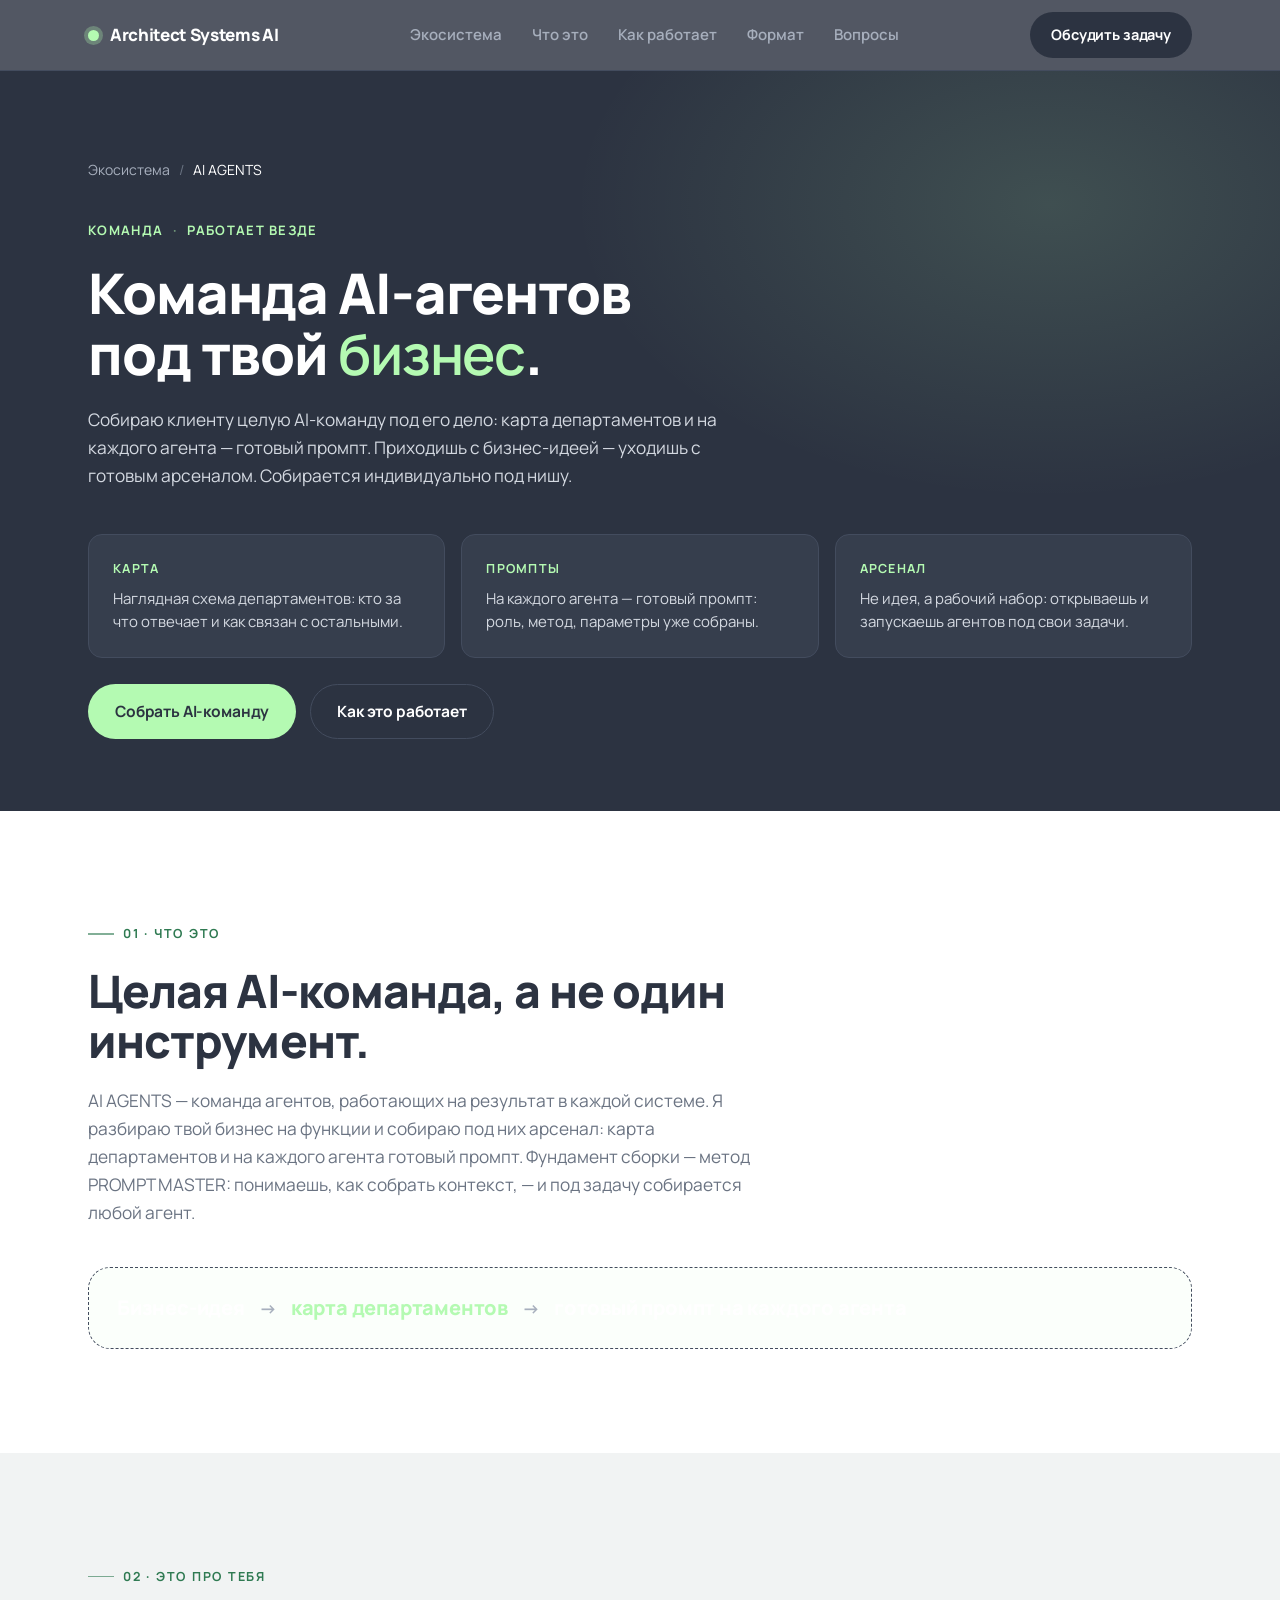
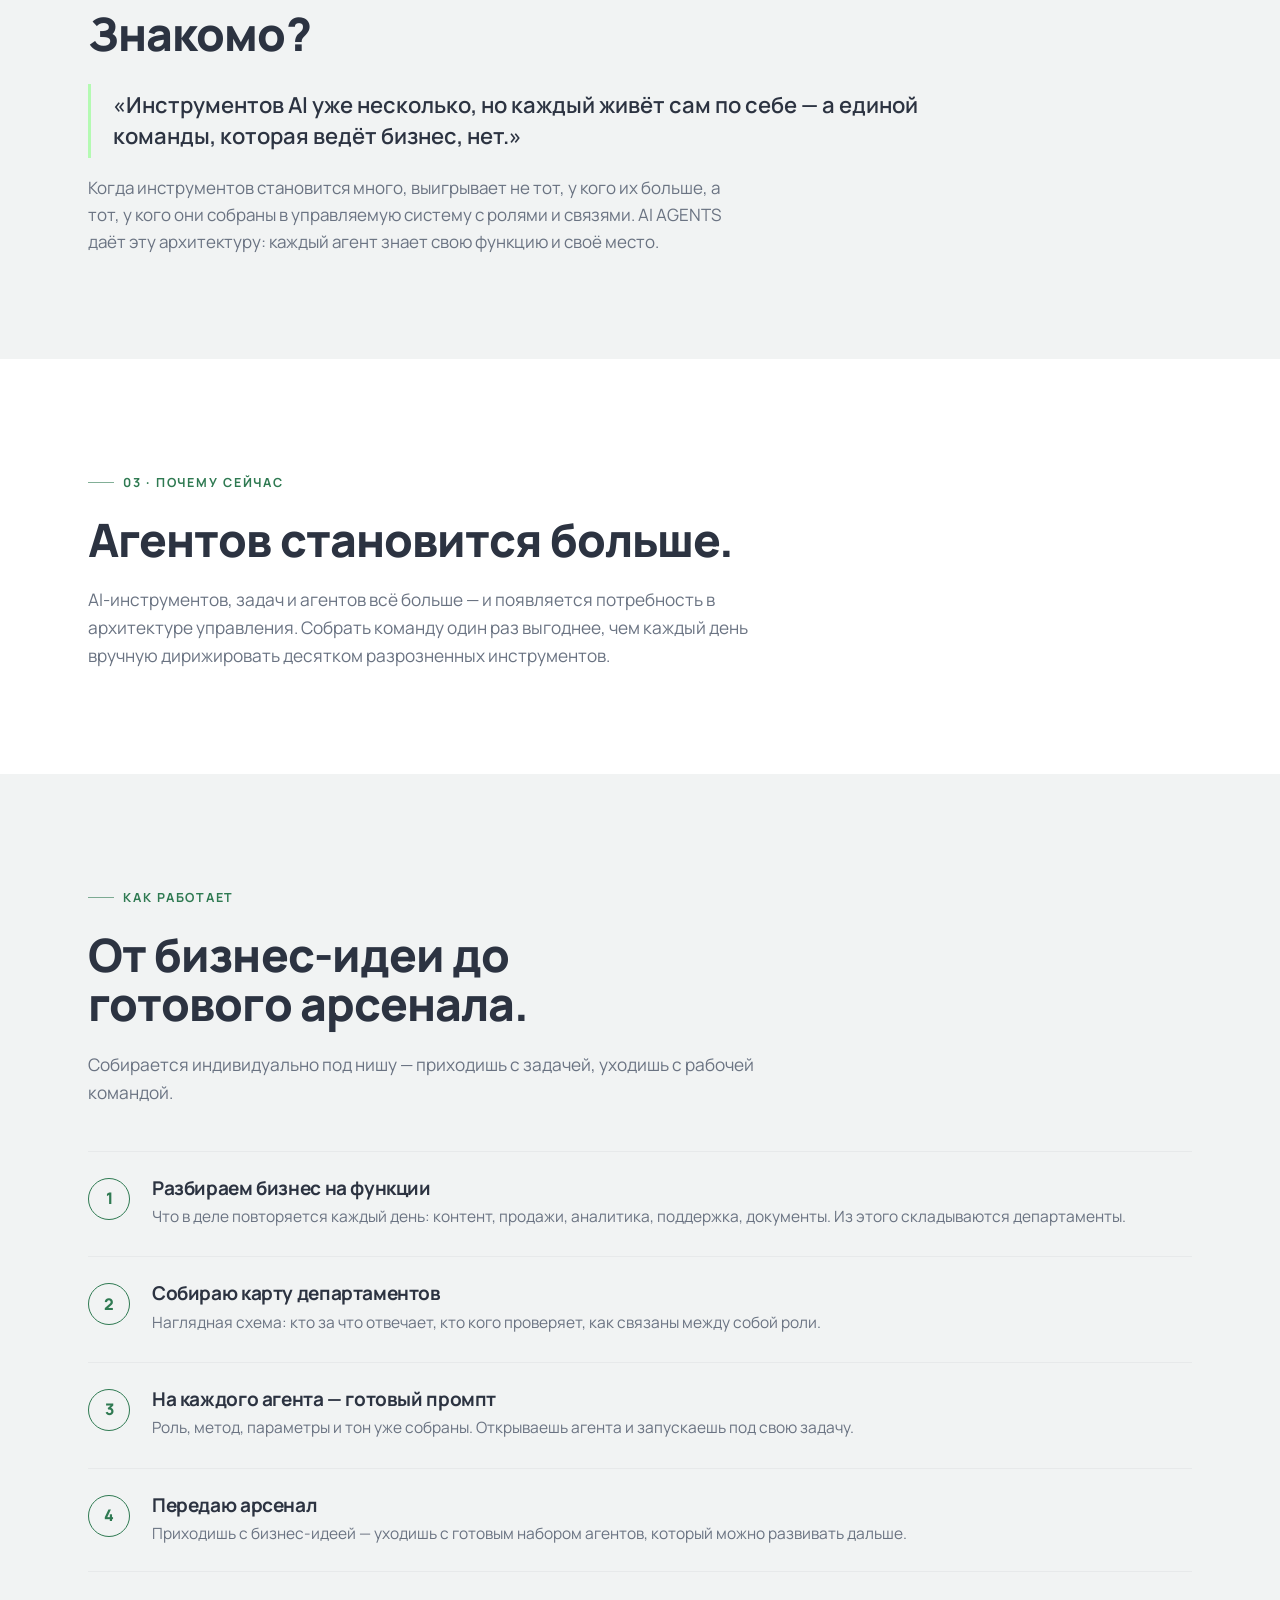
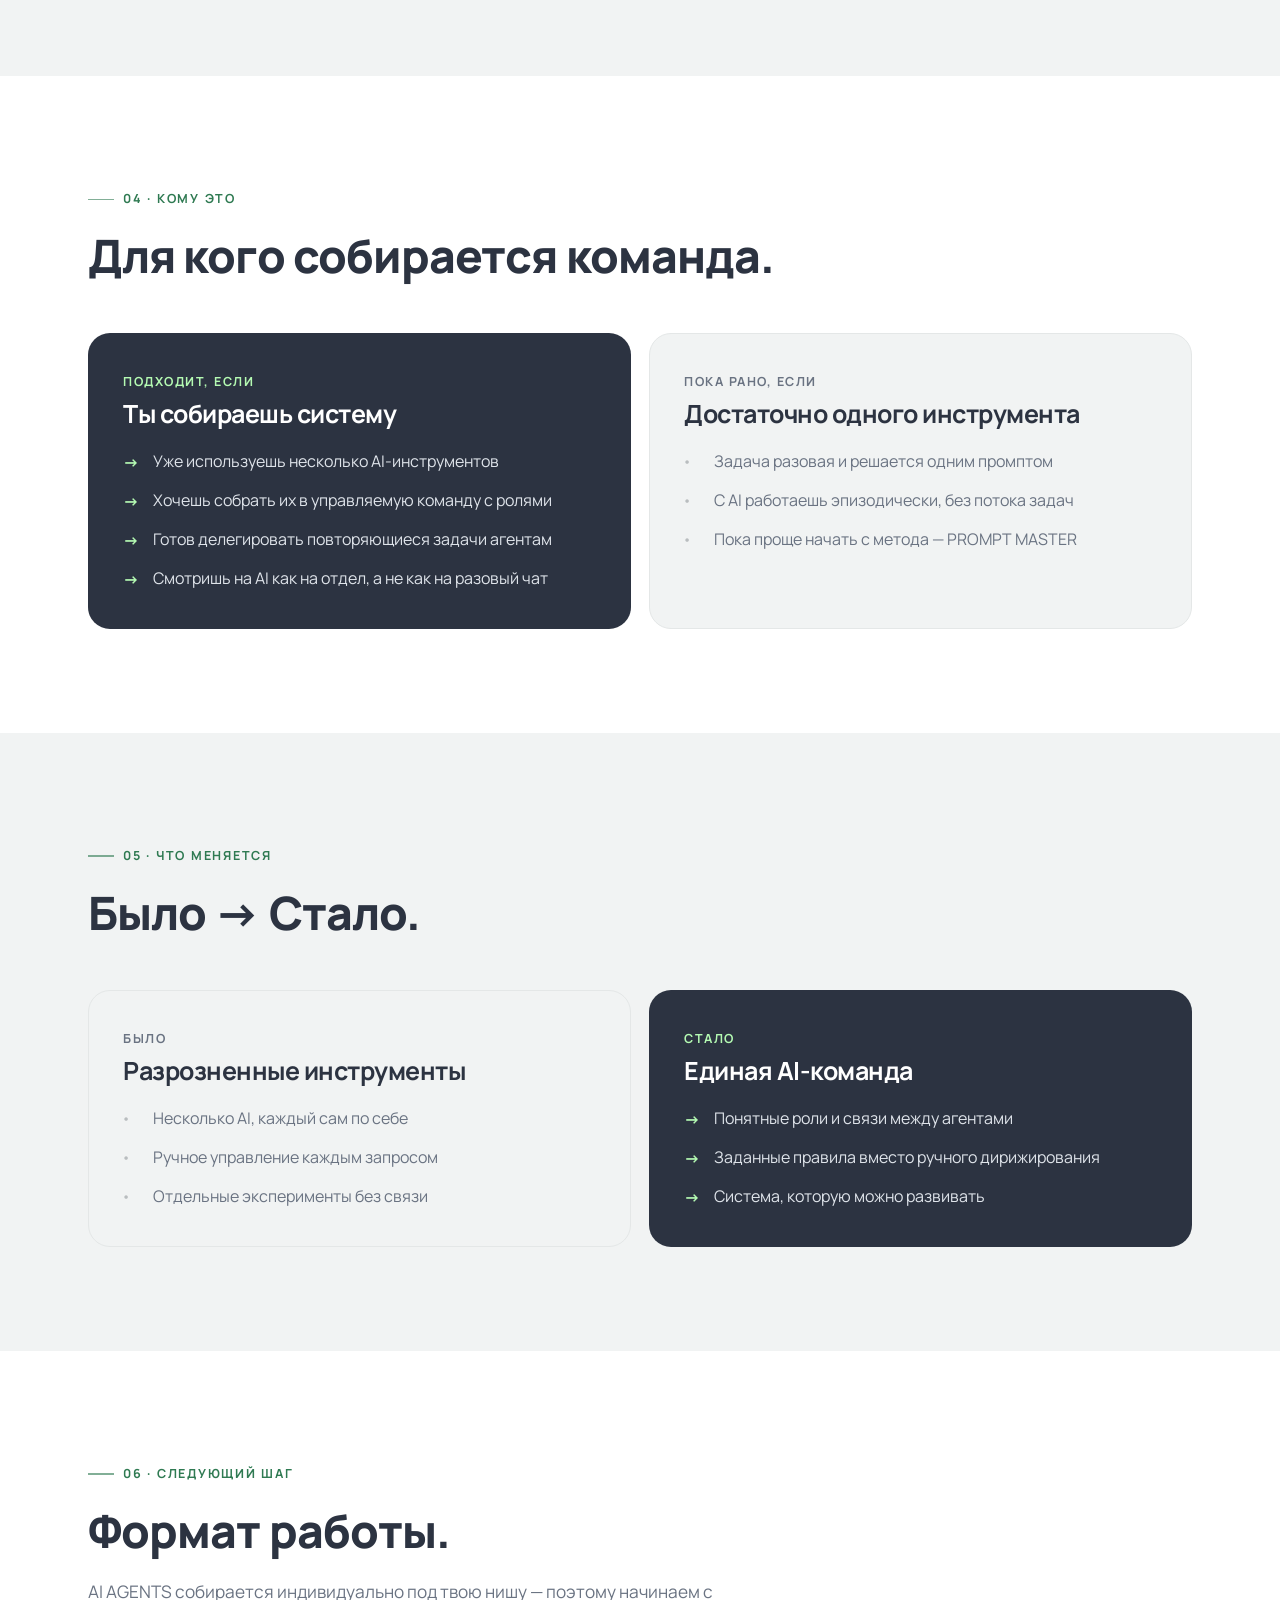
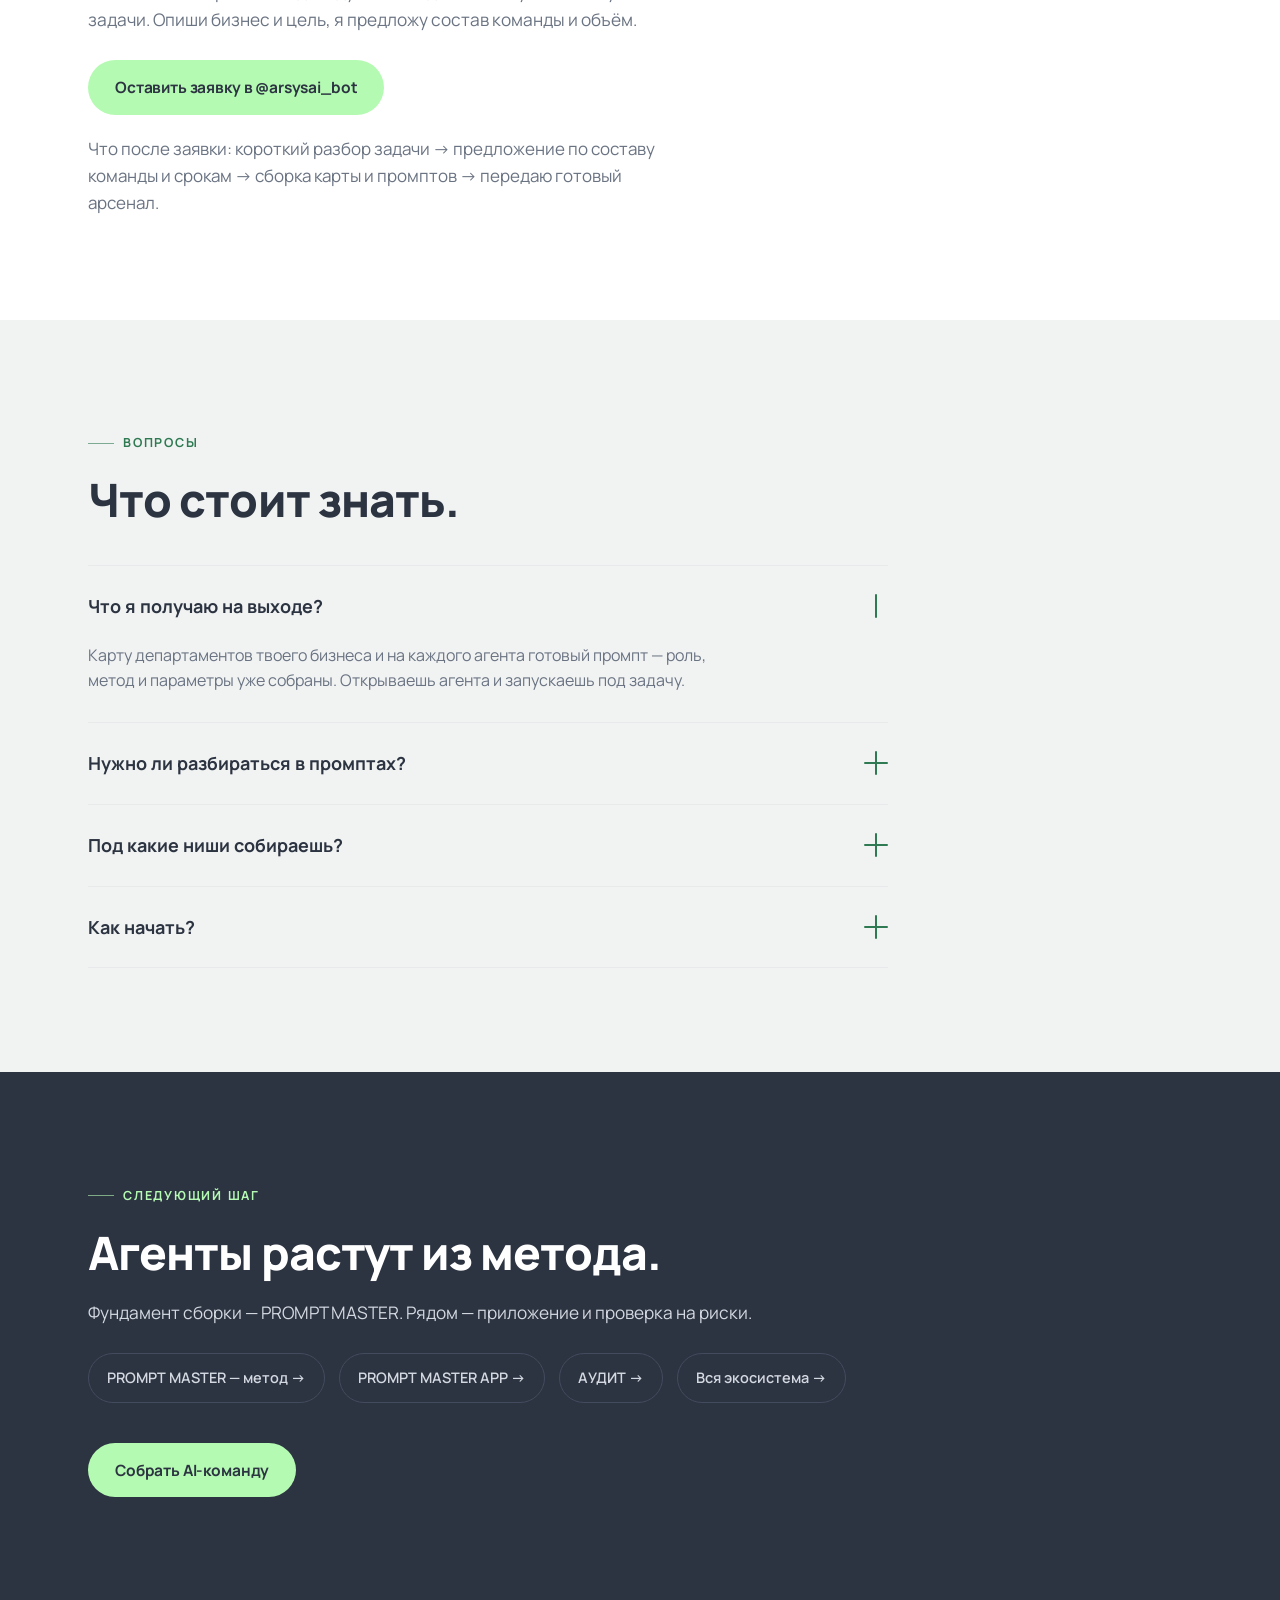
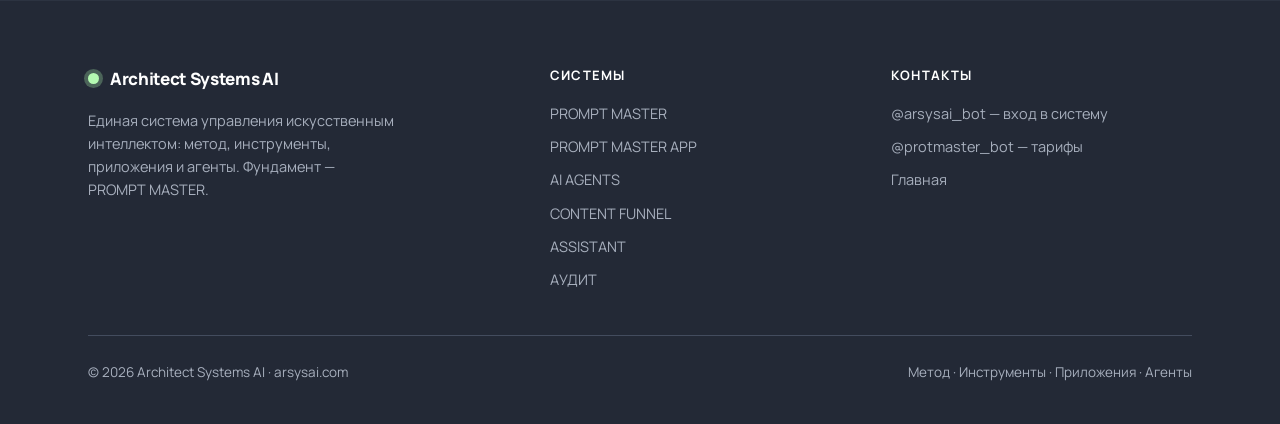
==== agents.html @ 9717905e "Hub: add project pages (app, agents, assistant) from tochka pravdy; wire ecosystem ring cards to eac" ====
<!DOCTYPE html>
<html lang="ru">
<head>
<meta charset="UTF-8">
<meta name="viewport" content="width=device-width, initial-scale=1.0">
<title>AI AGENTS — команда AI-агентов под твой бизнес | Architect Systems AI</title>
<meta name="description" content="AI AGENTS — собираю клиенту целую AI-команду под его бизнес: карта департаментов и готовый промпт на каждого агента. Приходишь с идеей — уходишь с арсеналом.">
<link rel="preconnect" href="https://fonts.googleapis.com">
<link rel="preconnect" href="https://fonts.gstatic.com" crossorigin>
<link href="https://fonts.googleapis.com/css2?family=Manrope:wght@400;500;600;700;800&display=swap" rel="stylesheet">
<link rel="stylesheet" href="styles.css">
</head>
<body>

<!-- NAV -->
<header class="nav on-dark" id="nav">
  <div class="wrap nav-in">
    <a href="index.html" class="brand"><span class="dot"></span>Architect Systems AI</a>
    <nav class="nav-links">
      <a href="index.html#how">Экосистема</a>
      <a href="#what">Что это</a>
      <a href="#how">Как работает</a>
      <a href="#tiers">Формат</a>
      <a href="#faq">Вопросы</a>
    </nav>
    <a href="https://t.me/arsysai_bot" target="_blank" rel="noopener" class="btn btn-primary nav-cta">Обсудить задачу</a>
  </div>
</header>

<!-- HERO -->
<section class="dark p-hero">
  <div class="hero-glow"></div>
  <div class="wrap rv">
    <div class="crumb"><a href="index.html" class="on-dark-c">Экосистема</a> <span>/</span> <span style="color:#fff">AI AGENTS</span></div>
    <div class="kicker">Команда <span class="sep">·</span> Работает везде</div>
    <h1>Команда AI-агентов под твой&nbsp;<em>бизнес</em>.</h1>
    <p class="lead">Собираю клиенту целую AI-команду под его дело: карта департаментов и на каждого агента — готовый промпт. Приходишь с бизнес-идеей — уходишь с готовым арсеналом. Собирается индивидуально под нишу.</p>

    <div class="offer">
      <div class="o"><div class="lbl">Карта</div><p>Наглядная схема департаментов: кто за что отвечает и как связан с остальными.</p></div>
      <div class="o"><div class="lbl">Промпты</div><p>На каждого агента — готовый промпт: роль, метод, параметры уже собраны.</p></div>
      <div class="o"><div class="lbl">Арсенал</div><p>Не идея, а рабочий набор: открываешь и запускаешь агентов под свои задачи.</p></div>
    </div>

    <div class="backmap"><div class="row">
      <a href="https://t.me/arsysai_bot" target="_blank" rel="noopener" class="btn btn-primary">Собрать AI-команду</a>
      <a href="#how" class="btn btn-ghost">Как это работает</a>
    </div></div>
  </div>
</section>

<!-- 01 ЧТО ЭТО -->
<section class="sec" id="what">
  <div class="wrap">
    <div class="rv" style="max-width:720px">
      <span class="eyebrow">01 · Что это</span>
      <h2>Целая AI-команда, а не один инструмент.</h2>
      <p class="lead">AI AGENTS — команда агентов, работающих на результат в каждой системе. Я разбираю твой бизнес на функции и собираю под них арсенал: карта департаментов и на каждого агента готовый промпт. Фундамент сборки — метод PROMPT MASTER: понимаешь, как собрать контекст, — и под задачу собирается любой агент.</p>
    </div>
    <div class="formula rv">
      <span class="t">Бизнес-идея</span><span class="op">→</span>
      <span class="t k">карта департаментов</span><span class="op">→</span>
      <span class="t">готовый промпт на каждого агента</span>
    </div>
  </div>
</section>

<!-- УЗНАЙ СЕБЯ -->
<section class="sec mist">
  <div class="wrap">
    <div class="rv" style="max-width:720px">
      <span class="eyebrow">02 · Это про тебя</span>
      <h2>Знакомо?</h2>
    </div>
    <p class="pull rv">«Инструментов AI уже несколько, но каждый живёт сам по себе — а единой команды, которая ведёт бизнес, нет.»</p>
    <p class="body rv" style="max-width:66ch">Когда инструментов становится много, выигрывает не тот, у кого их больше, а тот, у кого они собраны в управляемую систему с ролями и связями. AI AGENTS даёт эту архитектуру: каждый агент знает свою функцию и своё место.</p>
  </div>
</section>

<!-- ПОЧЕМУ СЕЙЧАС -->
<section class="sec">
  <div class="wrap">
    <div class="rv" style="max-width:720px">
      <span class="eyebrow">03 · Почему сейчас</span>
      <h2>Агентов становится больше.</h2>
      <p class="lead">AI-инструментов, задач и агентов всё больше — и появляется потребность в архитектуре управления. Собрать команду один раз выгоднее, чем каждый день вручную дирижировать десятком разрозненных инструментов.</p>
    </div>
  </div>
</section>

<!-- КАК РАБОТАЕТ -->
<section class="sec mist" id="how">
  <div class="wrap">
    <div class="rv" style="max-width:720px">
      <span class="eyebrow">Как работает</span>
      <h2>От бизнес-идеи до готового&nbsp;арсенала.</h2>
      <p class="lead">Собирается индивидуально под нишу — приходишь с задачей, уходишь с рабочей командой.</p>
    </div>
    <div class="how">
      <div class="step rv"><div class="n"></div><div><h3>Разбираем бизнес на функции</h3><p>Что в деле повторяется каждый день: контент, продажи, аналитика, поддержка, документы. Из этого складываются департаменты.</p></div></div>
      <div class="step rv"><div class="n"></div><div><h3>Собираю карту департаментов</h3><p>Наглядная схема: кто за что отвечает, кто кого проверяет, как связаны между собой роли.</p></div></div>
      <div class="step rv"><div class="n"></div><div><h3>На каждого агента — готовый промпт</h3><p>Роль, метод, параметры и тон уже собраны. Открываешь агента и запускаешь под свою задачу.</p></div></div>
      <div class="step rv"><div class="n"></div><div><h3>Передаю арсенал</h3><p>Приходишь с бизнес-идеей — уходишь с готовым набором агентов, который можно развивать дальше.</p></div></div>
    </div>
  </div>
</section>

<!-- КОМУ ПОДХОДИТ / ПОКА РАНО -->
<section class="sec">
  <div class="wrap">
    <div class="rv" style="max-width:720px">
      <span class="eyebrow">04 · Кому это</span>
      <h2>Для кого собирается команда.</h2>
    </div>
    <div class="split rv">
      <div class="pane pane-new">
        <div class="tag">Подходит, если</div>
        <h3>Ты собираешь систему</h3>
        <ul>
          <li>Уже используешь несколько AI-инструментов</li>
          <li>Хочешь собрать их в управляемую команду с ролями</li>
          <li>Готов делегировать повторяющиеся задачи агентам</li>
          <li>Смотришь на AI как на отдел, а не как на разовый чат</li>
        </ul>
      </div>
      <div class="pane pane-old">
        <div class="tag">Пока рано, если</div>
        <h3>Достаточно одного инструмента</h3>
        <ul>
          <li>Задача разовая и решается одним промптом</li>
          <li>С AI работаешь эпизодически, без потока задач</li>
          <li>Пока проще начать с метода — PROMPT MASTER</li>
        </ul>
      </div>
    </div>
  </div>
</section>

<!-- БЫЛО → СТАЛО -->
<section class="sec mist">
  <div class="wrap">
    <div class="rv" style="max-width:720px">
      <span class="eyebrow">05 · Что меняется</span>
      <h2>Было → Стало.</h2>
    </div>
    <div class="split rv">
      <div class="pane pane-old">
        <div class="tag">Было</div>
        <h3>Разрозненные инструменты</h3>
        <ul>
          <li>Несколько AI, каждый сам по себе</li>
          <li>Ручное управление каждым запросом</li>
          <li>Отдельные эксперименты без связи</li>
        </ul>
      </div>
      <div class="pane pane-new">
        <div class="tag">Стало</div>
        <h3>Единая AI-команда</h3>
        <ul>
          <li>Понятные роли и связи между агентами</li>
          <li>Заданные правила вместо ручного дирижирования</li>
          <li>Система, которую можно развивать</li>
        </ul>
      </div>
    </div>
  </div>
</section>

<!-- ФОРМАТ · СЛЕДУЮЩИЙ ШАГ -->
<section class="sec" id="tiers">
  <div class="wrap">
    <div class="rv" style="max-width:720px">
      <span class="eyebrow">06 · Следующий шаг</span>
      <h2>Формат работы.</h2>
      <p class="lead">AI AGENTS собирается индивидуально под твою нишу — поэтому начинаем с задачи. Опиши бизнес и цель, я предложу состав команды и объём.</p>
    </div>
    <div class="backmap rv"><div class="row">
      <a href="https://t.me/arsysai_bot" target="_blank" rel="noopener" class="btn btn-green">Оставить заявку в @arsysai_bot</a>
    </div></div>
    <p class="body rv" style="margin-top:20px">Что после заявки: короткий разбор задачи → предложение по составу команды и срокам → сборка карты и промптов → передаю готовый арсенал.</p>
  </div>
</section>

<!-- FAQ -->
<section class="sec mist" id="faq">
  <div class="wrap">
    <div class="rv" style="max-width:720px">
      <span class="eyebrow">Вопросы</span>
      <h2>Что стоит знать.</h2>
    </div>
    <div class="faq rv">
      <details open><summary>Что я получаю на выходе?<span class="pm"></span></summary><div class="ans">Карту департаментов твоего бизнеса и на каждого агента готовый промпт — роль, метод и параметры уже собраны. Открываешь агента и запускаешь под задачу.</div></details>
      <details><summary>Нужно ли разбираться в промптах?<span class="pm"></span></summary><div class="ans">Нет. Промпты собраны за тебя. Хочешь глубже понимать, как это устроено, — рядом метод PROMPT MASTER.</div></details>
      <details><summary>Под какие ниши собираешь?<span class="pm"></span></summary><div class="ans">Под любую — команда собирается индивидуально под твоё дело: контент, продажи, аналитика, поддержка, документы. Состав зависит от того, что в бизнесе повторяется.</div></details>
      <details><summary>Как начать?<span class="pm"></span></summary><div class="ans">Оставь заявку в @arsysai_bot и опиши бизнес и цель. Я предложу состав команды, объём и сроки.</div></details>
    </div>
  </div>
</section>

<!-- ВОЗВРАТ В ЭКОСИСТЕМУ -->
<section class="sec dark">
  <div class="wrap">
    <div class="rv" style="max-width:680px">
      <span class="eyebrow">Следующий шаг</span>
      <h2>Агенты растут из метода.</h2>
      <p class="lead">Фундамент сборки — PROMPT MASTER. Рядом — приложение и проверка на риски.</p>
    </div>
    <div class="backmap rv"><div class="row">
      <a href="prompt-master.html" class="chip">PROMPT MASTER — метод →</a>
      <a href="app.html" class="chip">PROMPT MASTER APP →</a>
      <a href="https://audit.arsysai.com/" target="_blank" rel="noopener" class="chip">АУДИТ →</a>
      <a href="index.html#how" class="chip">Вся экосистема →</a>
    </div></div>
    <div class="backmap" style="margin-top:40px"><div class="row">
      <a href="https://t.me/arsysai_bot" target="_blank" rel="noopener" class="btn btn-primary">Собрать AI-команду</a>
    </div></div>
  </div>
</section>

<!-- FOOTER -->
<footer class="foot">
  <div class="wrap">
    <div class="foot-top">
      <div>
        <div class="brand"><span class="dot"></span>Architect Systems AI</div>
        <p>Единая система управления искусственным интеллектом: метод, инструменты, приложения и агенты. Фундамент — PROMPT MASTER.</p>
      </div>
      <div>
        <h5>Системы</h5>
        <ul>
          <li><a href="prompt-master.html">PROMPT MASTER</a></li>
          <li><a href="app.html">PROMPT MASTER APP</a></li>
          <li><a href="agents.html">AI AGENTS</a></li>
          <li><a href="https://voronka-kontent.vercel.app/" target="_blank" rel="noopener">CONTENT FUNNEL</a></li>
          <li><a href="assistant.html">ASSISTANT</a></li>
          <li><a href="https://audit.arsysai.com/" target="_blank" rel="noopener">АУДИТ</a></li>
        </ul>
      </div>
      <div>
        <h5>Контакты</h5>
        <ul>
          <li><a href="https://t.me/arsysai_bot" target="_blank" rel="noopener">@arsysai_bot — вход в систему</a></li>
          <li><a href="https://t.me/protmaster_bot" target="_blank" rel="noopener">@protmaster_bot — тарифы</a></li>
          <li><a href="index.html">Главная</a></li>
        </ul>
      </div>
    </div>
    <div class="foot-bot">
      <span>© 2026 Architect Systems AI · arsysai.com</span>
      <span>Метод · Инструменты · Приложения · Агенты</span>
    </div>
  </div>
</footer>

<script>
  const io=new IntersectionObserver((es)=>{es.forEach(e=>{if(e.isIntersecting){e.target.classList.add('in');io.unobserve(e.target)}})},{threshold:.12});
  document.querySelectorAll('.rv').forEach(el=>io.observe(el));
  const nav=document.getElementById('nav');
  const io2=new IntersectionObserver((es)=>{es.forEach(e=>{nav.classList.toggle('on-dark',e.isIntersecting)})},{rootMargin:'-70px 0px 0px 0px',threshold:0});
  io2.observe(document.querySelector('.p-hero'));
</script>

</body>
</html>
---- styles.css ----
/* Architect Systems AI — общая дизайн-система */
:root{
  --dark:#2c3341;        /* основной текст, тёмные секции */
  --dark-2:#363e4d;      /* карточки на тёмном */
  --dark-3:#434c5e;      /* бордер на тёмном */
  --green:#B4FAB2;        /* единственный зелёный бренда */
  --green-soft:#e4f7e3;   /* лёгкая мятная заливка на белом */
  --green-ink:#2f7a52;    /* читаемый зелёный текст на белом */
  --grey:#b9bdbf;         /* разделители, второстепенные плашки */
  --mist:#f1f3f3;         /* фон светлых секций (производный) */
  --paper:#fafbfb;        /* очень светлый фон */
  --white:#ffffff;
  --muted:#6a7382;        /* приглушённый текст на белом */
  --muted-d:#a7afbd;      /* приглушённый текст на тёмном */
  --radius:22px;
  --radius-s:14px;
  --maxw:1160px;
  --ease:cubic-bezier(.22,.61,.36,1);
}
*{margin:0;padding:0;box-sizing:border-box}
html{scroll-behavior:smooth;-webkit-text-size-adjust:100%}
body{
  font-family:'Manrope','Inter',-apple-system,BlinkMacSystemFont,'Segoe UI',sans-serif;
  background:var(--white);color:var(--dark);
  font-size:17px;line-height:1.6;font-weight:400;
  -webkit-font-smoothing:antialiased;text-rendering:optimizeLegibility;
}
img{max-width:100%;display:block}
a{color:inherit;text-decoration:none}
::selection{background:var(--green);color:var(--dark)}

/* ——— layout ——— */
.wrap{max-width:var(--maxw);margin:0 auto;padding:0 28px}
.sec{padding:104px 0}
.sec-tight{padding:72px 0}
section{position:relative}
.dark{background:var(--dark);color:var(--white)}
.dark .muted{color:var(--muted-d)}
.mist{background:var(--mist)}
.paper{background:var(--paper)}

/* ——— type ——— */
h1,h2,h3{font-weight:800;letter-spacing:-.02em;line-height:1.08}
.eyebrow{
  display:inline-flex;align-items:center;gap:9px;
  font-size:12.5px;font-weight:700;letter-spacing:.14em;text-transform:uppercase;
  color:var(--green-ink);margin-bottom:22px;
}
.dark .eyebrow{color:var(--green)}
.eyebrow::before{content:"";width:26px;height:1.5px;background:currentColor;opacity:.6}
h1{font-size:clamp(38px,5.6vw,66px)}
h2{font-size:clamp(29px,3.9vw,46px)}
h3{font-size:clamp(20px,2vw,25px);font-weight:700}
.lead{font-size:clamp(17px,1.35vw,20px);color:var(--muted);max-width:62ch;margin-top:22px;line-height:1.62}
.dark .lead{color:#d4d9e1}
p.body{font-size:17px;color:var(--muted);max-width:60ch;margin-top:16px}
.dark p.body{color:#ccd2db}
strong{font-weight:700;color:var(--dark)}
.dark strong{color:var(--white)}
em{font-style:normal;color:var(--green-ink);font-weight:600}
.dark em{color:var(--green)}

/* ——— buttons ——— */
.btn{
  display:inline-flex;align-items:center;gap:10px;
  font-size:15.5px;font-weight:700;letter-spacing:-.01em;
  padding:14px 26px;border-radius:999px;border:1.5px solid transparent;
  cursor:pointer;transition:all .25s var(--ease);white-space:nowrap;
}
.btn svg{width:17px;height:17px}
.btn-primary{background:var(--dark);color:var(--white)}
.btn-primary:hover{background:#1f2530;transform:translateY(-2px)}
.btn-green{background:var(--green);color:var(--dark)}
.btn-green:hover{background:#a3f0a1;transform:translateY(-2px)}
.dark .btn-primary{background:var(--green);color:var(--dark)}
.dark .btn-primary:hover{background:#a3f0a1}
.btn-ghost{background:transparent;border-color:var(--grey);color:var(--dark)}
.btn-ghost:hover{border-color:var(--dark);transform:translateY(-2px)}
.dark .btn-ghost{border-color:var(--dark-3);color:var(--white)}
.dark .btn-ghost:hover{border-color:var(--green);color:var(--green)}
.link-arrow{display:inline-flex;align-items:center;gap:7px;font-weight:700;color:var(--green-ink);transition:gap .2s var(--ease)}
.link-arrow:hover{gap:12px}
.dark .link-arrow{color:var(--green)}

/* ——— top nav ——— */
.nav{position:sticky;top:0;z-index:50;background:rgba(255,255,255,.82);backdrop-filter:blur(14px);border-bottom:1px solid #eceeef}
.nav.on-dark{background:rgba(44,51,65,.82);border-bottom:1px solid var(--dark-3)}
.nav-in{display:flex;align-items:center;justify-content:space-between;height:70px}
.brand{display:flex;align-items:center;gap:11px;font-weight:800;letter-spacing:-.02em;font-size:17px}
.brand .dot{width:11px;height:11px;border-radius:50%;background:var(--green);box-shadow:0 0 0 4px rgba(180,250,178,.28)}
.nav-links{display:flex;align-items:center;gap:30px;font-size:15px;font-weight:600;color:var(--muted)}
.nav-links a{transition:color .2s}
.nav-links a:hover{color:var(--dark)}
.on-dark .brand{color:var(--white)}
.on-dark .nav-links{color:var(--muted-d)}
.on-dark .nav-links a:hover{color:var(--green)}
.nav-cta{font-size:14.5px;padding:10px 20px}
@media(max-width:820px){.nav-links{display:none}}

/* ——— hero ——— */
.hero{padding:120px 0 108px;overflow:hidden}
.hero h1{max-width:16ch}
.hero .lead{max-width:56ch}
.scrollcue{display:inline-flex;align-items:center;gap:10px;margin-top:56px;font-size:14px;font-weight:600;letter-spacing:.03em;color:var(--muted-d)}
.scrollcue .ar{animation:bob 1.8s var(--ease) infinite}
@keyframes bob{0%,100%{transform:translateY(0)}50%{transform:translateY(5px)}}
.hero-glow{position:absolute;inset:0;pointer-events:none;
  background:radial-gradient(680px 420px at 82% 18%,rgba(180,250,178,.14),transparent 70%)}

/* ——— stat cards ——— */
.stat-grid{display:grid;grid-template-columns:repeat(4,1fr);gap:16px;margin-top:52px}
.stat{background:var(--white);border:1px solid #e7e9ea;border-radius:var(--radius);padding:30px 26px;transition:transform .3s var(--ease),box-shadow .3s var(--ease)}
.stat:hover{transform:translateY(-4px);box-shadow:0 18px 40px -22px rgba(44,51,65,.28)}
.stat .num{font-size:clamp(34px,3.6vw,46px);font-weight:800;letter-spacing:-.03em;color:var(--dark);line-height:1}
.stat .num span{color:var(--green-ink)}
.stat .cap{margin-top:14px;font-size:14.5px;color:var(--muted);line-height:1.5}
@media(max-width:900px){.stat-grid{grid-template-columns:repeat(2,1fr)}}
@media(max-width:520px){.stat-grid{grid-template-columns:1fr}}

/* ——— split screen ——— */
.split{display:grid;grid-template-columns:1fr 1fr;gap:18px;margin-top:52px}
.pane{border-radius:var(--radius);padding:38px 34px;border:1px solid transparent}
.pane .tag{font-size:12.5px;font-weight:700;letter-spacing:.12em;text-transform:uppercase;margin-bottom:8px}
.pane h3{margin-bottom:22px}
.pane ul{list-style:none;display:flex;flex-direction:column;gap:15px}
.pane li{position:relative;padding-left:30px;font-size:16px;line-height:1.5}
.pane li::before{position:absolute;left:0;top:1px;font-weight:800}
.pane-old{background:var(--mist);border-color:#e4e7e7}
.pane-old .tag{color:var(--muted)}
.pane-old h3{color:var(--dark)}
.pane-old li{color:var(--muted)}
.pane-old li::before{content:"·";font-size:22px;line-height:1;color:var(--grey)}
.pane-new{background:var(--dark);color:var(--white)}
.pane-new .tag{color:var(--green)}
.pane-new h3{color:var(--white)}
.pane-new li{color:#dfe4ea}
.pane-new li::before{content:"→";color:var(--green)}
@media(max-width:760px){.split{grid-template-columns:1fr}}

/* ——— bridge / value cards ——— */
.tri{display:grid;grid-template-columns:repeat(3,1fr);gap:16px;margin-top:48px}
.vcard{background:var(--white);border:1px solid #e7e9ea;border-radius:var(--radius);padding:30px 28px}
.mist .vcard{background:var(--white)}
.vcard .ic{width:44px;height:44px;border-radius:12px;background:var(--green-soft);display:flex;align-items:center;justify-content:center;margin-bottom:20px}
.vcard .ic svg{width:22px;height:22px;stroke:var(--green-ink)}
.vcard h3{margin-bottom:10px}
.vcard p{font-size:15px;color:var(--muted);line-height:1.55}
@media(max-width:820px){.tri{grid-template-columns:1fr}}

/* ——— ecosystem map ——— */
.map-group{margin-top:44px}
.map-group h4{font-size:13px;font-weight:700;letter-spacing:.12em;text-transform:uppercase;color:var(--muted);margin-bottom:20px;display:flex;align-items:center;gap:12px}
.map-group h4::after{content:"";flex:1;height:1px;background:var(--grey);opacity:.5}
.pgrid{display:grid;grid-template-columns:repeat(3,1fr);gap:16px}
.pcard{display:flex;flex-direction:column;background:var(--white);border:1px solid #e7e9ea;border-radius:var(--radius);padding:28px 26px;transition:transform .28s var(--ease),box-shadow .28s var(--ease),border-color .28s}
.pcard:hover{transform:translateY(-5px);box-shadow:0 22px 46px -26px rgba(44,51,65,.32);border-color:var(--green)}
.pcard .pc-top{display:flex;align-items:center;justify-content:space-between;margin-bottom:16px}
.pcard .badge{font-size:11.5px;font-weight:700;letter-spacing:.05em;padding:5px 11px;border-radius:999px;background:var(--green-soft);color:var(--green-ink)}
.pcard .badge.order{background:var(--mist);color:var(--muted)}
.pcard .price{font-size:14px;font-weight:800;color:var(--dark)}
.pcard h3{font-size:20px;margin-bottom:9px}
.pcard p{font-size:14.5px;color:var(--muted);line-height:1.5;flex:1}
.pcard .go{margin-top:20px;font-weight:700;font-size:14.5px;color:var(--green-ink);display:inline-flex;align-items:center;gap:7px;transition:gap .2s var(--ease)}
.pcard:hover .go{gap:12px}
@media(max-width:900px){.pgrid{grid-template-columns:repeat(2,1fr)}}
@media(max-width:600px){.pgrid{grid-template-columns:1fr}}

/* ——— trust / author ——— */
.author{display:grid;grid-template-columns:1fr 1.15fr;gap:56px;align-items:center;margin-top:20px}
.author-card{background:var(--dark-2);border:1px solid var(--dark-3);border-radius:var(--radius);padding:40px}
.author-card .q{font-size:19px;line-height:1.55;color:#e7ebf0;font-weight:500}
.author-card .q b{color:var(--green);font-weight:700}
.author-card .sig{margin-top:26px;font-weight:700;color:var(--green);font-size:15px;letter-spacing:.02em}
.author .mission{display:flex;flex-direction:column;gap:18px}
.author .mission .big{font-size:clamp(26px,3vw,36px);font-weight:800;letter-spacing:-.02em;color:var(--white);line-height:1.15}
.author .mission .big span{color:var(--green)}
@media(max-width:840px){.author{grid-template-columns:1fr;gap:32px}}

/* ——— soft entry / cta band ——— */
.entry{text-align:center;max-width:720px;margin:0 auto}
.entry h2{margin-bottom:20px}
.entry .lead{margin:0 auto 36px;color:#d4d9e1}
.entry .btns{display:flex;gap:14px;justify-content:center;flex-wrap:wrap}
.entry .note{margin-top:22px;font-size:14px;color:var(--muted-d)}

/* ——— footer ——— */
.foot{background:#232936;color:var(--muted-d);padding:64px 0 40px}
.foot-top{display:grid;grid-template-columns:1.4fr 1fr 1fr;gap:40px;padding-bottom:44px;border-bottom:1px solid var(--dark-3)}
.foot .brand{color:var(--white);margin-bottom:16px}
.foot p{font-size:14.5px;line-height:1.6;max-width:34ch}
.foot h5{color:var(--white);font-size:13px;font-weight:700;letter-spacing:.1em;text-transform:uppercase;margin-bottom:16px}
.foot ul{list-style:none;display:flex;flex-direction:column;gap:10px;font-size:14.5px}
.foot ul a{transition:color .2s}
.foot ul a:hover{color:var(--green)}
.foot-bot{padding-top:26px;display:flex;justify-content:space-between;gap:16px;flex-wrap:wrap;font-size:13.5px}
@media(max-width:760px){.foot-top{grid-template-columns:1fr;gap:30px}}

/* ——— product page shell ——— */
.p-hero{padding:88px 0 72px}
.p-hero .kicker{display:inline-flex;gap:10px;align-items:center;font-size:13px;font-weight:700;letter-spacing:.1em;text-transform:uppercase;color:var(--green);margin-bottom:22px}
.p-hero .kicker .sep{opacity:.5}
.p-hero h1{font-size:clamp(34px,4.8vw,56px);max-width:16ch}
.crumb{font-size:14px;color:var(--muted);margin-bottom:34px;display:flex;gap:9px;align-items:center}
.crumb a:hover{color:var(--dark)}
.crumb .on-dark-c{color:var(--muted-d)}
.offer{display:grid;grid-template-columns:repeat(3,1fr);gap:16px;margin-top:44px}
.offer .o{border:1px solid var(--dark-3);border-radius:var(--radius-s);padding:24px;background:var(--dark-2)}
.offer .o .lbl{font-size:12.5px;font-weight:700;letter-spacing:.1em;text-transform:uppercase;color:var(--green);margin-bottom:9px}
.offer .o p{font-size:15px;color:#d4d9e1;line-height:1.5}
@media(max-width:760px){.offer{grid-template-columns:1fr}}
.how{display:flex;flex-direction:column;gap:2px;margin-top:44px;counter-reset:s}
.step{display:grid;grid-template-columns:auto 1fr;gap:22px;padding:26px 0;border-top:1px solid #e7e9ea;align-items:start}
.step:last-child{border-bottom:1px solid #e7e9ea}
.step .n{counter-increment:s;width:42px;height:42px;border-radius:50%;border:1.5px solid var(--green-ink);color:var(--green-ink);display:flex;align-items:center;justify-content:center;font-weight:800;font-size:16px}
.step .n::before{content:counter(s)}
.step h3{font-size:19px;margin-bottom:6px}
.step p{font-size:15.5px;color:var(--muted);line-height:1.55}
.tiers{display:grid;grid-template-columns:repeat(4,1fr);gap:14px;margin-top:44px}
.tier{border:1px solid #e7e9ea;border-radius:var(--radius);padding:26px 22px;background:var(--white);display:flex;flex-direction:column}
.tier.feat{border-color:var(--green-ink);box-shadow:0 20px 50px -30px rgba(47,122,82,.5)}
.tier .tn{font-size:13px;font-weight:700;letter-spacing:.08em;text-transform:uppercase;color:var(--muted)}
.tier .tp{font-size:32px;font-weight:800;letter-spacing:-.02em;margin:8px 0 4px}
.tier .td{font-size:14px;color:var(--muted);line-height:1.5;flex:1;margin-bottom:16px}
.tier .flag{font-size:11.5px;font-weight:700;letter-spacing:.05em;color:var(--green-ink);text-transform:uppercase;margin-bottom:12px}
@media(max-width:900px){.tiers{grid-template-columns:repeat(2,1fr)}}
@media(max-width:520px){.tiers{grid-template-columns:1fr}}
.faq{margin-top:40px;max-width:800px}
.faq details{border-top:1px solid #e7e9ea;padding:4px 0}
.faq details:last-child{border-bottom:1px solid #e7e9ea}
.faq summary{cursor:pointer;list-style:none;padding:22px 0;font-weight:700;font-size:18px;display:flex;justify-content:space-between;gap:20px;align-items:center}
.faq summary::-webkit-details-marker{display:none}
.faq summary .pm{flex-shrink:0;width:24px;height:24px;position:relative;transition:transform .3s}
.faq summary .pm::before,.faq summary .pm::after{content:"";position:absolute;background:var(--green-ink);border-radius:2px}
.faq summary .pm::before{left:0;top:11px;width:24px;height:2px}
.faq summary .pm::after{left:11px;top:0;width:2px;height:24px;transition:opacity .3s}
.faq details[open] summary .pm::after{opacity:0}
.faq details[open] summary .pm{transform:rotate(90deg)}
.faq .ans{padding:0 0 24px;color:var(--muted);font-size:16px;line-height:1.6;max-width:66ch}
.backmap{margin-top:8px}
.backmap .row{display:flex;gap:14px;flex-wrap:wrap;margin-top:26px}
.chip{display:inline-flex;align-items:center;gap:9px;padding:12px 18px;border:1px solid var(--dark-3);border-radius:999px;font-size:14.5px;font-weight:600;color:#d4d9e1;transition:all .22s var(--ease)}
.chip:hover{border-color:var(--green);color:var(--green);transform:translateY(-2px)}

/* reveal on scroll */
.rv{opacity:0;transform:translateY(24px);transition:opacity .7s var(--ease),transform .7s var(--ease)}
.rv.in{opacity:1;transform:none}
@media(prefers-reduced-motion:reduce){.rv{opacity:1;transform:none;transition:none}.scrollcue .ar{animation:none}}

/* ——— pillars (что создаём) ——— */
.pillars{display:grid;grid-template-columns:repeat(3,1fr);gap:16px;margin-top:48px}
.pillar{background:var(--dark-2);border:1px solid var(--dark-3);border-radius:var(--radius);padding:32px 28px;transition:transform .3s var(--ease),border-color .3s}
.pillar:hover{transform:translateY(-5px);border-color:var(--green)}
.pillar .pn{font-size:12.5px;font-weight:800;letter-spacing:.12em;text-transform:uppercase;color:var(--green);margin-bottom:16px}
.pillar h3{color:var(--white);font-size:21px;margin-bottom:12px}
.pillar p{font-size:15px;color:#ccd2db;line-height:1.55}
@media(max-width:820px){.pillars{grid-template-columns:1fr}}
.formula{display:flex;flex-wrap:wrap;align-items:center;gap:14px;margin-top:40px;padding:24px 28px;border:1px dashed var(--dark-3);border-radius:var(--radius);background:rgba(180,250,178,.05)}
.formula .t{font-weight:800;font-size:clamp(16px,1.8vw,20px);letter-spacing:-.01em;color:var(--white)}
.formula .t.k{color:var(--green)}
.formula .op{color:var(--muted-d);font-weight:700;font-size:18px}
.srcnote{margin-top:24px;font-size:13.5px;color:var(--muted);letter-spacing:.01em}
.dark .srcnote{color:var(--muted-d)}
.pull{border-left:3px solid var(--green);padding:6px 0 6px 22px;margin-top:26px;font-size:clamp(18px,1.9vw,22px);font-weight:600;line-height:1.4;color:var(--dark);max-width:60ch}
.dark .pull{color:#eef1f4}
.pull b{color:var(--green-ink)}
.dark .pull b{color:var(--green)}
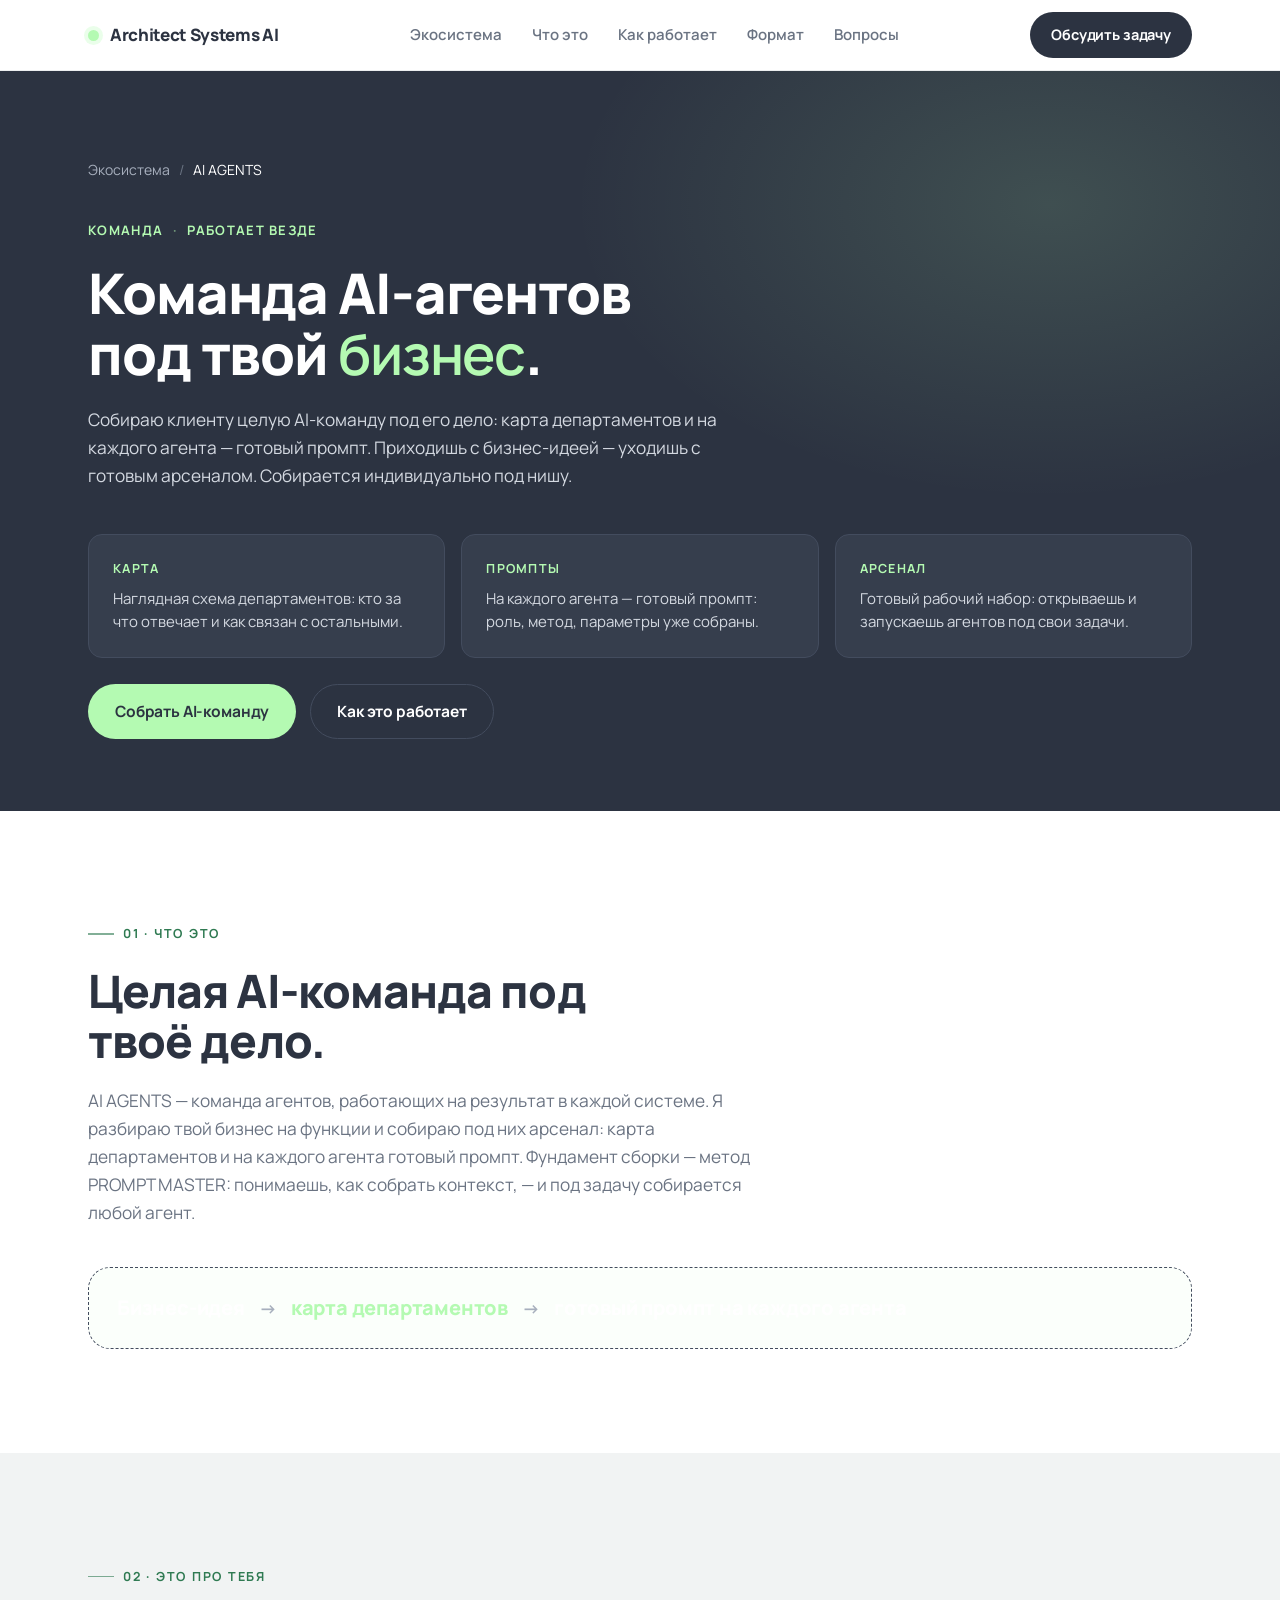
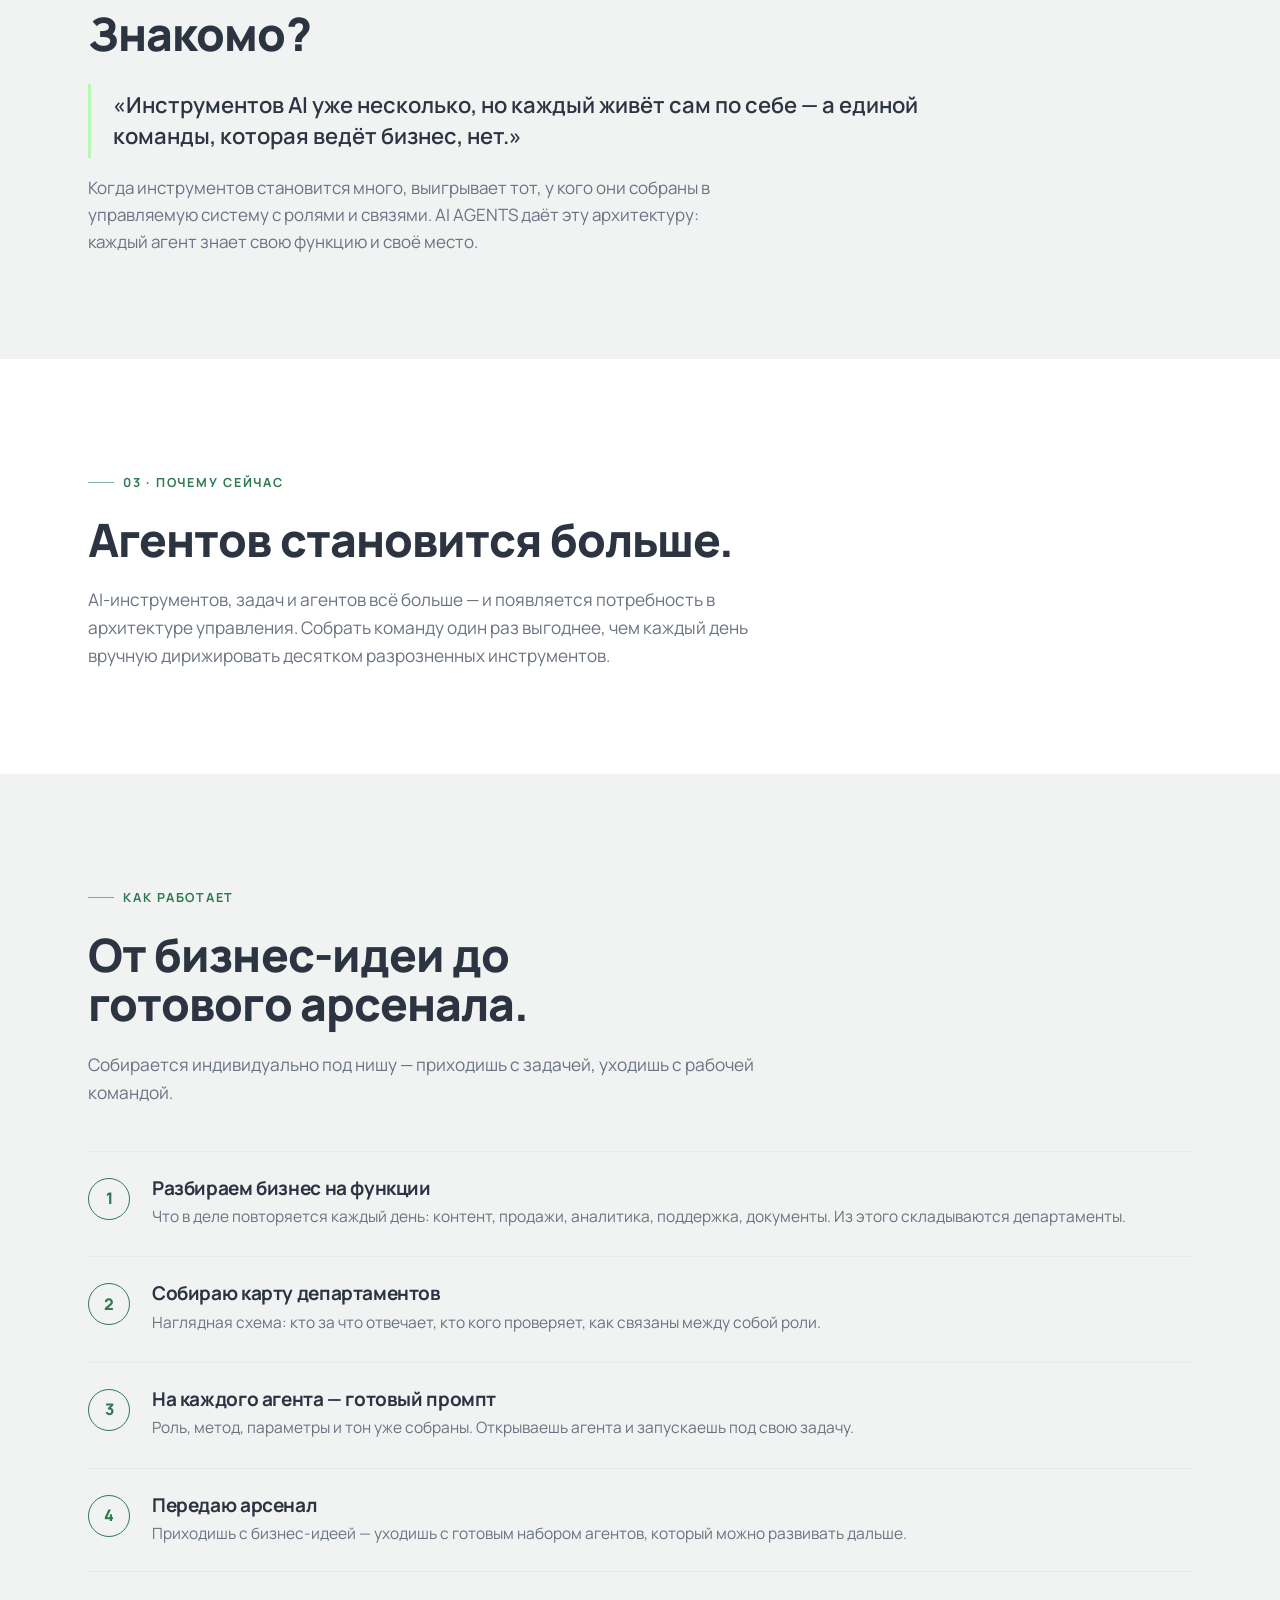
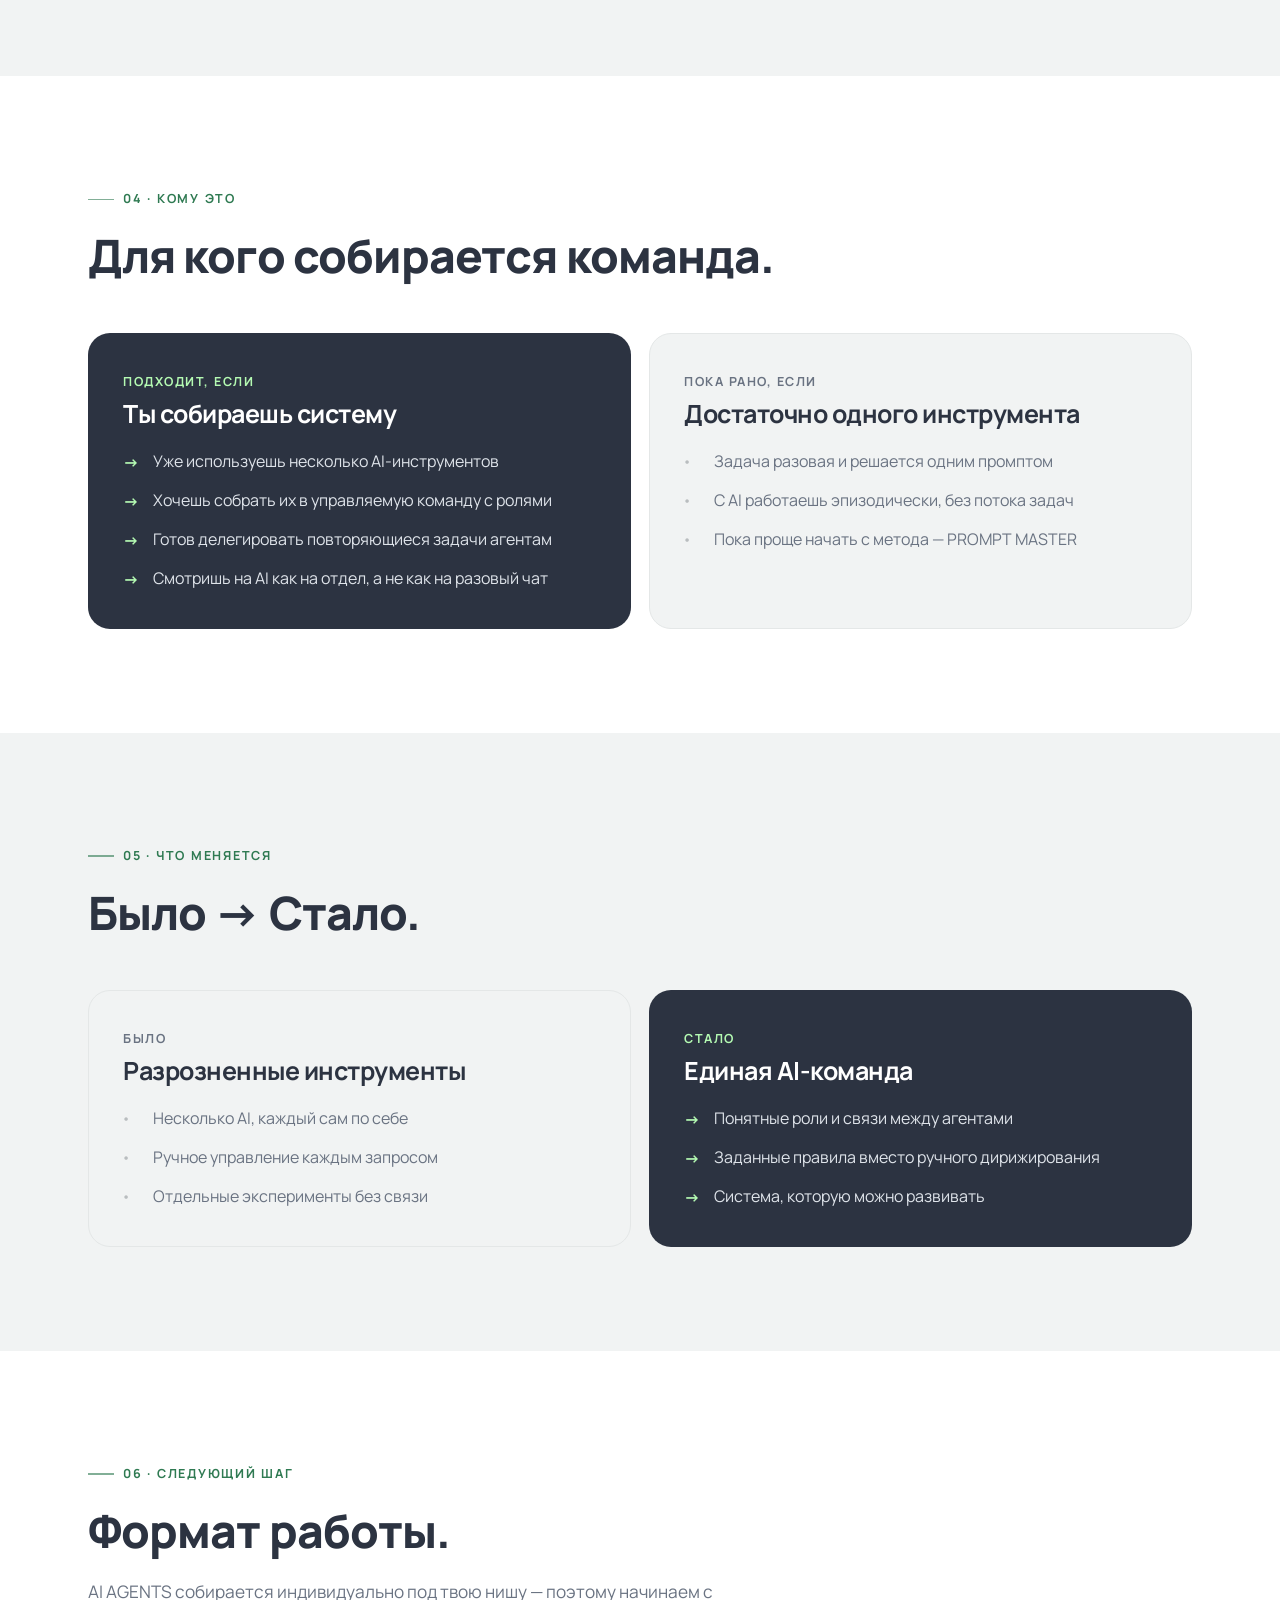
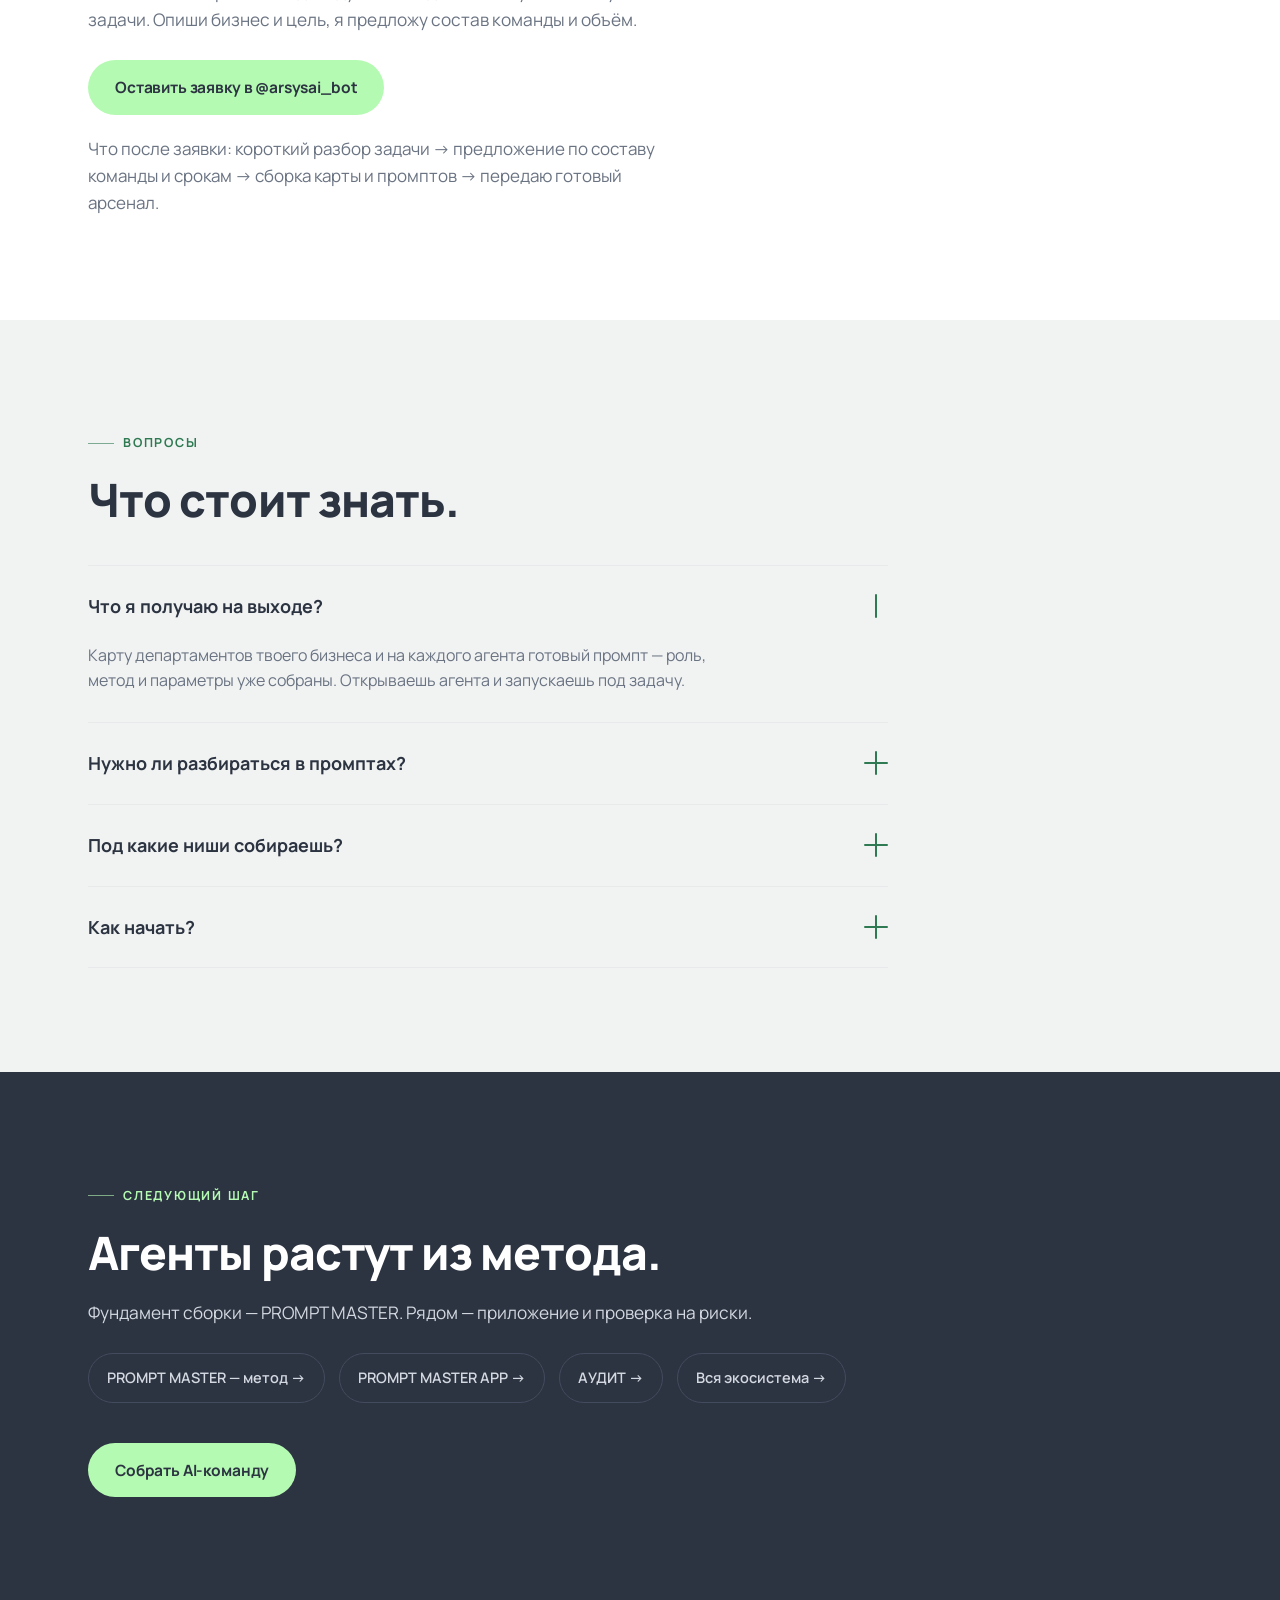
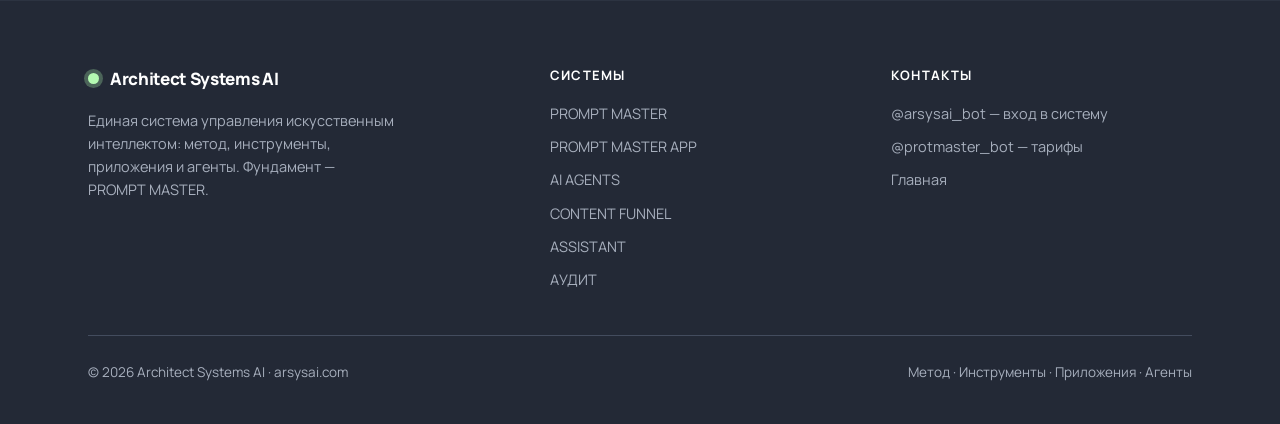
==== commit 2a90bf28: "voice: remove 'не это а то' negations on agents/assistant pages" ====
--- a/agents.html
+++ b/agents.html
@@ -39,7 +39,7 @@
     <div class="offer">
       <div class="o"><div class="lbl">Карта</div><p>Наглядная схема департаментов: кто за что отвечает и как связан с остальными.</p></div>
       <div class="o"><div class="lbl">Промпты</div><p>На каждого агента — готовый промпт: роль, метод, параметры уже собраны.</p></div>
-      <div class="o"><div class="lbl">Арсенал</div><p>Не идея, а рабочий набор: открываешь и запускаешь агентов под свои задачи.</p></div>
+      <div class="o"><div class="lbl">Арсенал</div><p>Готовый рабочий набор: открываешь и запускаешь агентов под свои задачи.</p></div>
     </div>
 
     <div class="backmap"><div class="row">
@@ -54,7 +54,7 @@
   <div class="wrap">
     <div class="rv" style="max-width:720px">
       <span class="eyebrow">01 · Что это</span>
-      <h2>Целая AI-команда, а не один инструмент.</h2>
+      <h2>Целая AI-команда под твоё&nbsp;дело.</h2>
       <p class="lead">AI AGENTS — команда агентов, работающих на результат в каждой системе. Я разбираю твой бизнес на функции и собираю под них арсенал: карта департаментов и на каждого агента готовый промпт. Фундамент сборки — метод PROMPT MASTER: понимаешь, как собрать контекст, — и под задачу собирается любой агент.</p>
     </div>
     <div class="formula rv">
@@ -73,7 +73,7 @@
       <h2>Знакомо?</h2>
     </div>
     <p class="pull rv">«Инструментов AI уже несколько, но каждый живёт сам по себе — а единой команды, которая ведёт бизнес, нет.»</p>
-    <p class="body rv" style="max-width:66ch">Когда инструментов становится много, выигрывает не тот, у кого их больше, а тот, у кого они собраны в управляемую систему с ролями и связями. AI AGENTS даёт эту архитектуру: каждый агент знает свою функцию и своё место.</p>
+    <p class="body rv" style="max-width:66ch">Когда инструментов становится много, выигрывает тот, у кого они собраны в управляемую систему с ролями и связями. AI AGENTS даёт эту архитектуру: каждый агент знает свою функцию и своё место.</p>
   </div>
 </section>
 
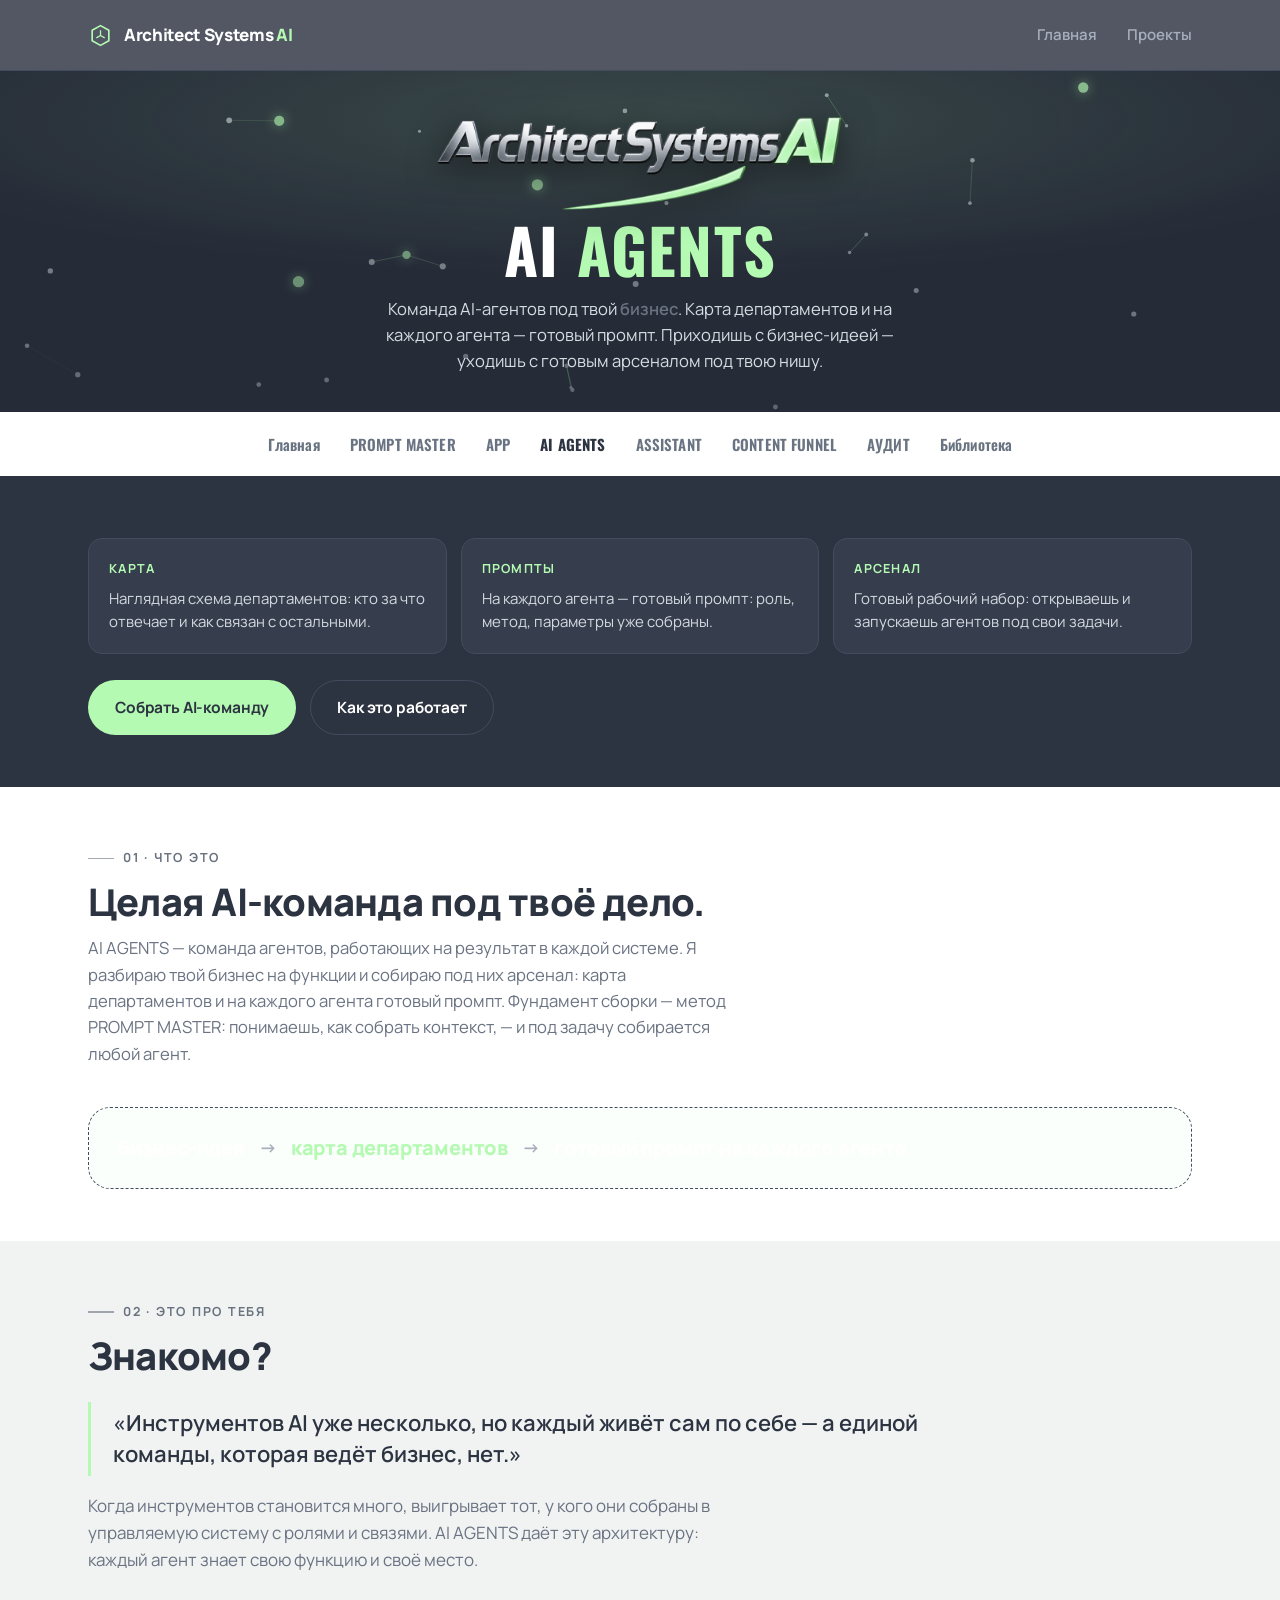
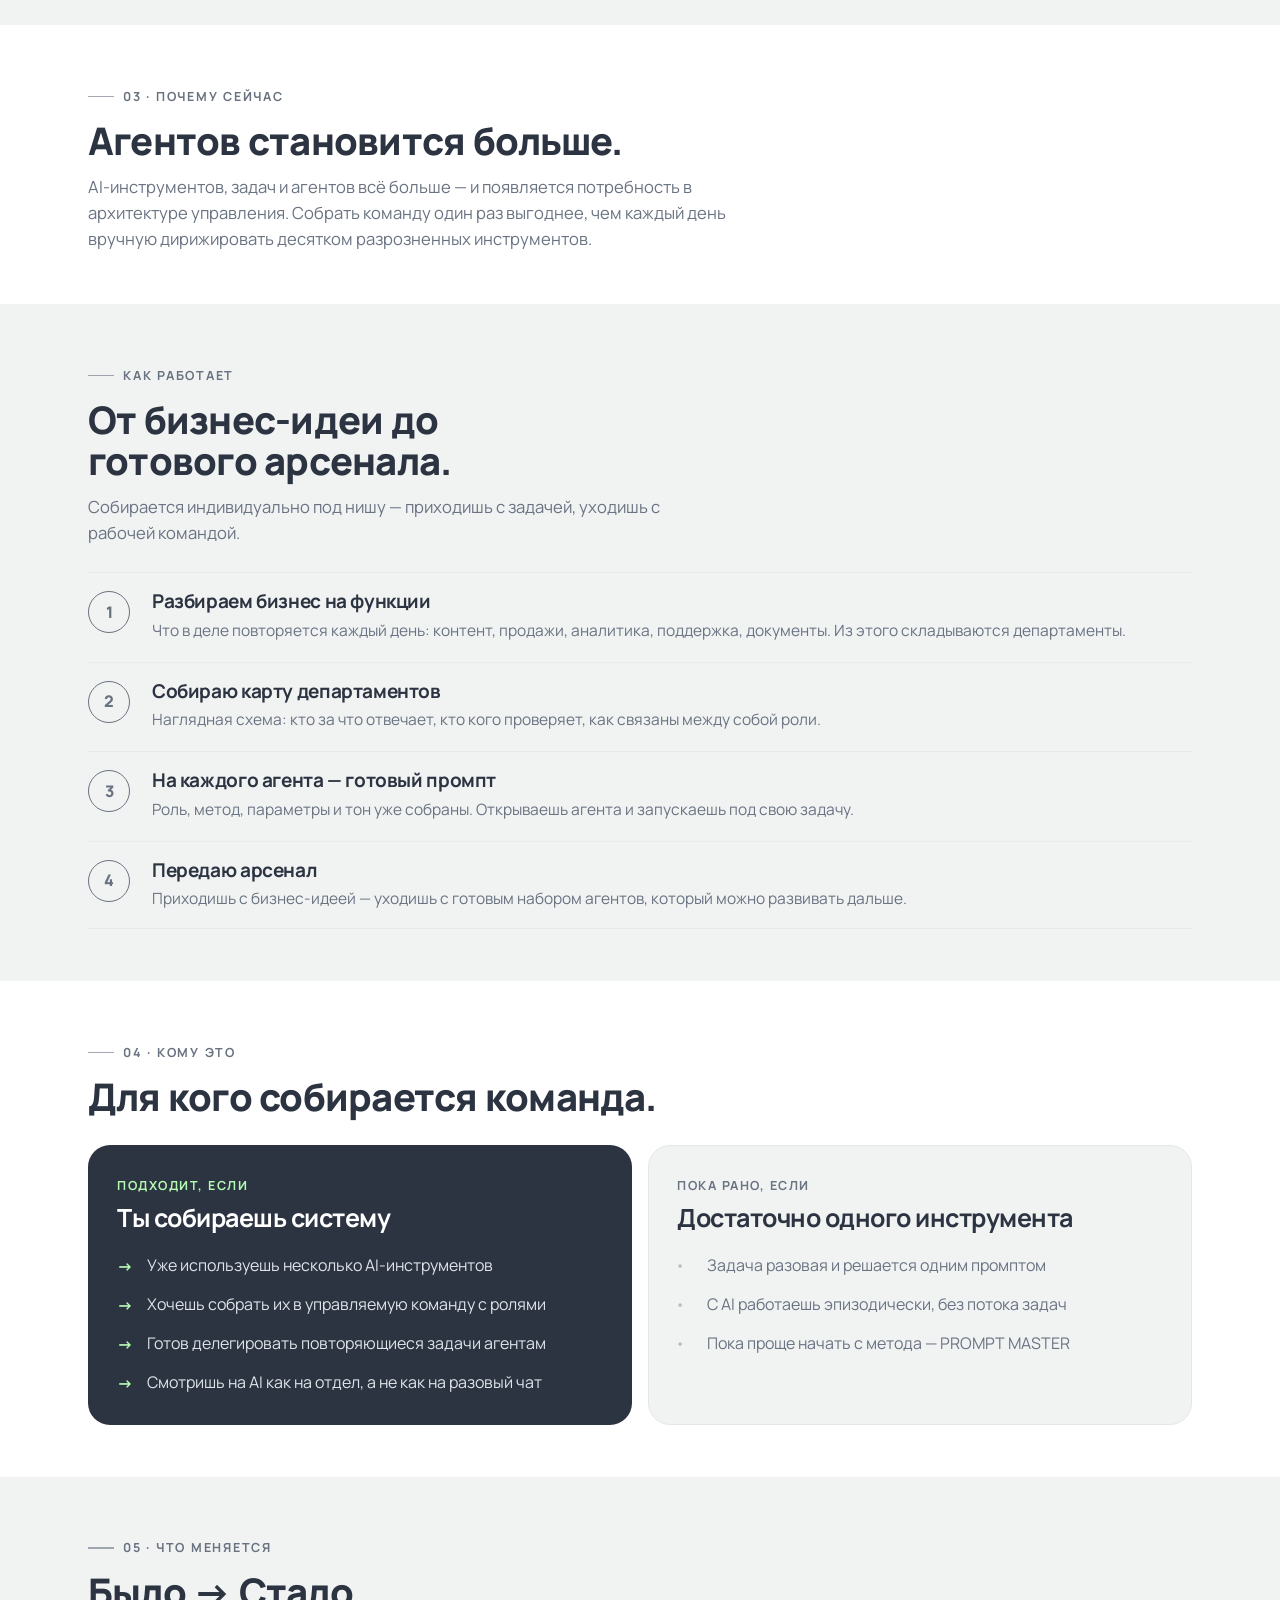
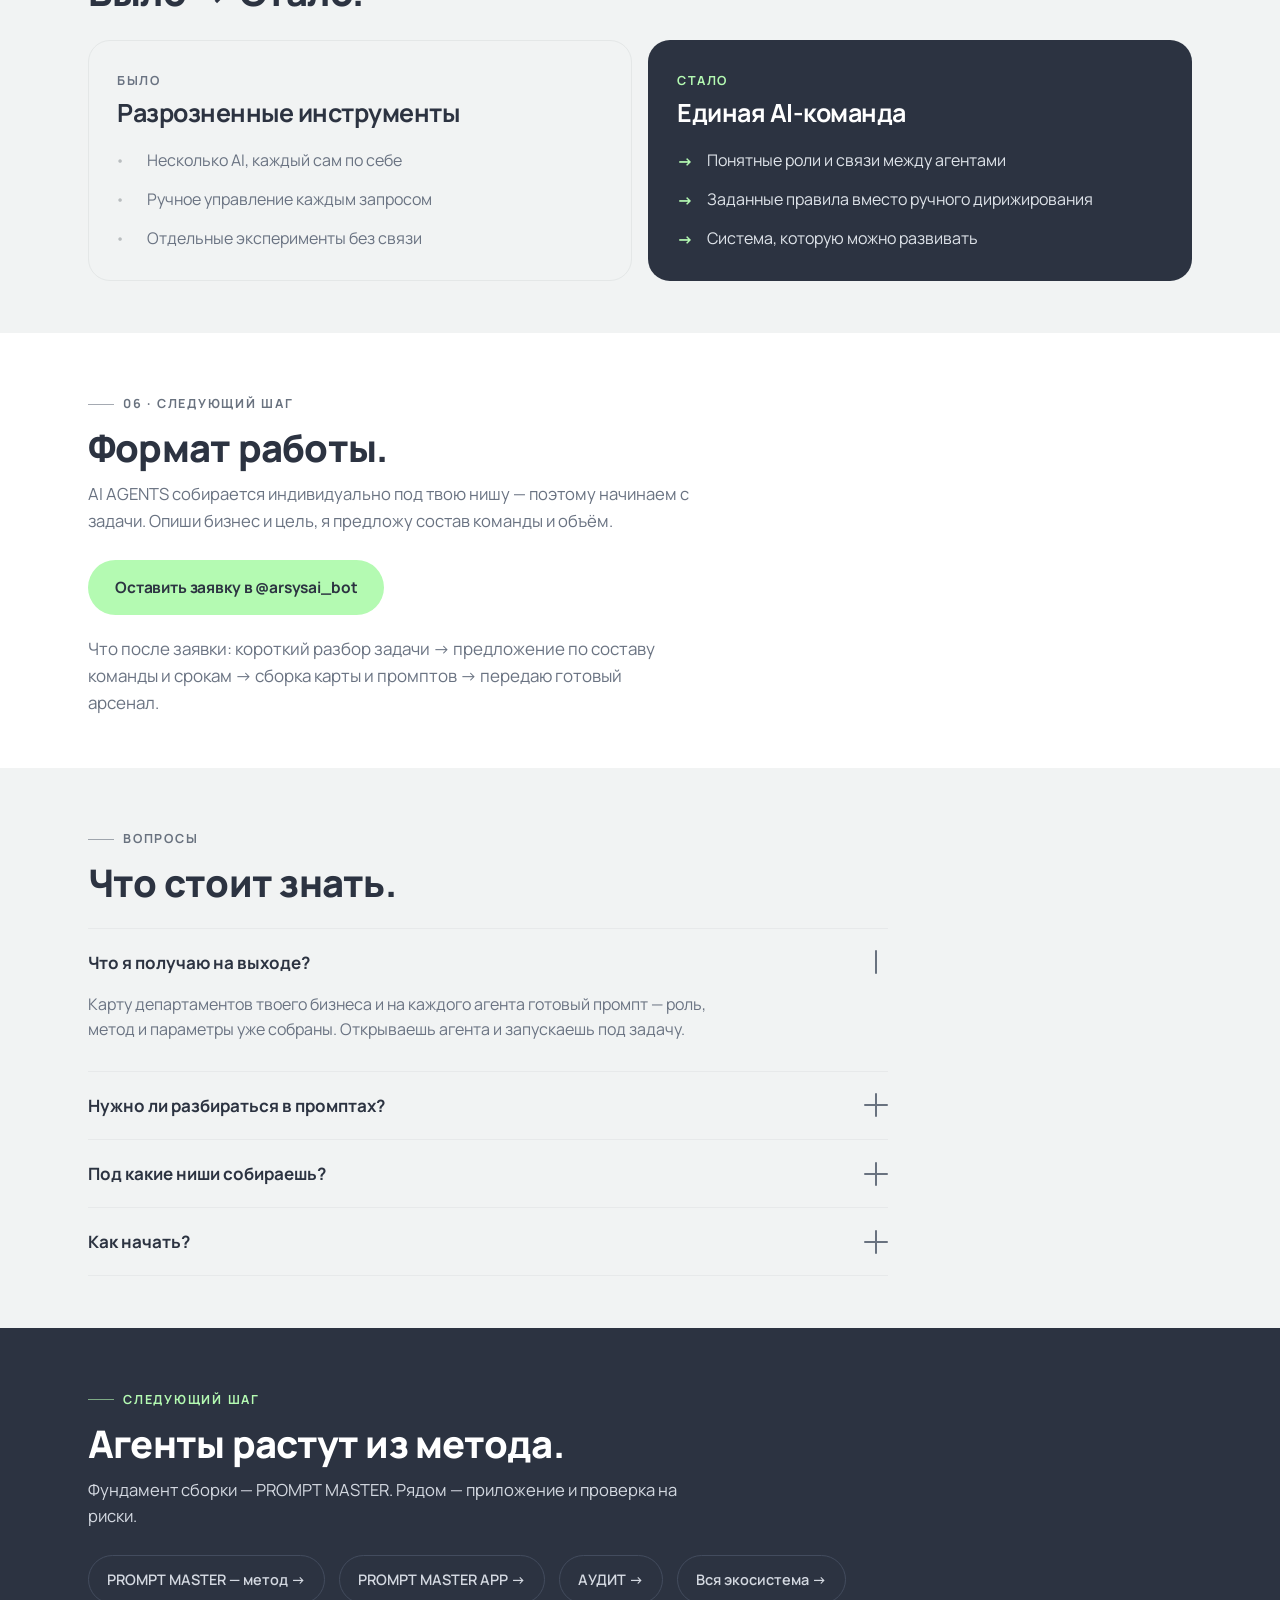
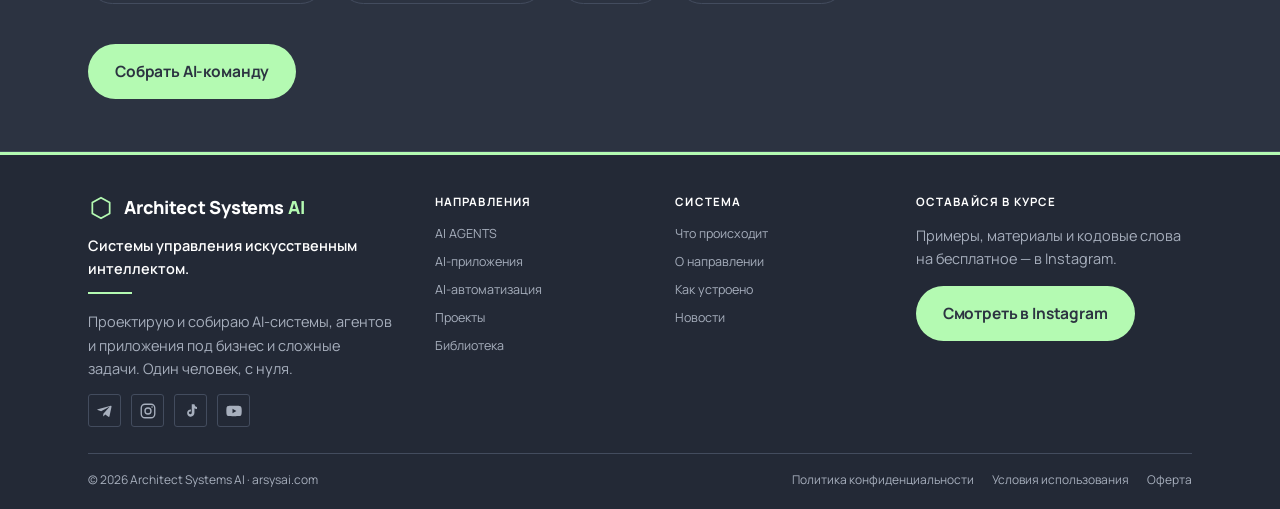
==== commit 17d59d3a: "Единый хиро-хаб на всех продуктовых страницах (логотип+созвездие+название), лента системы, эталонный" ====
--- a/agents.html
+++ b/agents.html
@@ -7,7 +7,7 @@
 <meta name="description" content="AI AGENTS — собираю клиенту целую AI-команду под его бизнес: карта департаментов и готовый промпт на каждого агента. Приходишь с идеей — уходишь с арсеналом.">
 <link rel="preconnect" href="https://fonts.googleapis.com">
 <link rel="preconnect" href="https://fonts.gstatic.com" crossorigin>
-<link href="https://fonts.googleapis.com/css2?family=Manrope:wght@400;500;600;700;800&display=swap" rel="stylesheet">
+<link href="https://fonts.googleapis.com/css2?family=Oswald:wght@400;500;600;700&family=Manrope:wght@400;500;600;700;800&display=swap" rel="stylesheet">
 <link rel="stylesheet" href="styles.css">
 </head>
 <body>
@@ -15,34 +15,45 @@
 <!-- NAV -->
 <header class="nav on-dark" id="nav">
   <div class="wrap nav-in">
-    <a href="index.html" class="brand"><span class="dot"></span>Architect Systems AI</a>
-    <nav class="nav-links">
-      <a href="index.html#how">Экосистема</a>
-      <a href="#what">Что это</a>
-      <a href="#how">Как работает</a>
-      <a href="#tiers">Формат</a>
-      <a href="#faq">Вопросы</a>
-    </nav>
-    <a href="https://t.me/arsysai_bot" target="_blank" rel="noopener" class="btn btn-primary nav-cta">Обсудить задачу</a>
+    <a href="index.html" class="brand"><svg class="hex" viewBox="0 0 24 24" fill="none" stroke="var(--green)" stroke-width="1.6" stroke-linejoin="round" aria-hidden="true"><path d="M12 2.5 20 7v10l-8 4.5L4 17V7z"/><path d="M12 7v5l4 2.3M12 12 8 14.3" stroke-width="1.2"/></svg><span>Architect Systems <span class="ai">AI</span></span></a>
+    <nav class="nav-links"><a href="index.html">Главная</a><a href="projects.html">Проекты</a></nav>
   </div>
 </header>
 
-<!-- HERO -->
-<section class="dark p-hero">
-  <div class="hero-glow"></div>
-  <div class="wrap rv">
-    <div class="crumb"><a href="index.html" class="on-dark-c">Экосистема</a> <span>/</span> <span style="color:#fff">AI AGENTS</span></div>
-    <div class="kicker">Команда <span class="sep">·</span> Работает везде</div>
-    <h1>Команда AI-агентов под твой&nbsp;<em>бизнес</em>.</h1>
-    <p class="lead">Собираю клиенту целую AI-команду под его дело: карта департаментов и на каждого агента — готовый промпт. Приходишь с бизнес-идеей — уходишь с готовым арсеналом. Собирается индивидуально под нишу.</p>
-
-    <div class="offer">
+<!-- ЕДИНЫЙ ХИРО ХАБА (одинаков на всех, меняется только название) -->
+<section class="hero">
+  <canvas id="net"></canvas>
+  <div class="hero-veil"></div>
+  <div class="hero-in"><div class="wrap rv">
+    <img class="logo-img" src="logo.png" alt="Architect Systems AI">
+    <div class="hero-left">
+      <h1 class="postline">AI <span class="gr">AGENTS</span></h1>
+      <p class="lead">Команда AI-агентов под твой <em>бизнес</em>. Карта департаментов и на каждого агента — готовый промпт. Приходишь с бизнес-идеей — уходишь с готовым арсеналом под твою нишу.</p>
+    </div>
+  </div></div>
+</section>
+
+<!-- ЛЕНТА ВСЕЙ СИСТЕМЫ -->
+<div class="sysbar"><div class="wrap">
+  <a href="index.html">Главная</a>
+  <a href="prompt-master.html">PROMPT MASTER</a>
+  <a href="https://app.arsysai.com/" target="_blank" rel="noopener">APP</a>
+  <a href="agents.html" class="cur">AI AGENTS</a>
+  <a href="assistant.html">ASSISTANT</a>
+  <a href="https://voronka-kontent.vercel.app/" target="_blank" rel="noopener">CONTENT FUNNEL</a>
+  <a href="https://audit.arsysai.com/" target="_blank" rel="noopener">АУДИТ</a>
+  <a href="biblioteka.html">Библиотека</a>
+</div></div>
+
+<!-- ОФФЕР + CTA -->
+<section class="sec dark" style="padding-top:36px">
+  <div class="wrap">
+    <div class="offer rv">
       <div class="o"><div class="lbl">Карта</div><p>Наглядная схема департаментов: кто за что отвечает и как связан с остальными.</p></div>
       <div class="o"><div class="lbl">Промпты</div><p>На каждого агента — готовый промпт: роль, метод, параметры уже собраны.</p></div>
       <div class="o"><div class="lbl">Арсенал</div><p>Готовый рабочий набор: открываешь и запускаешь агентов под свои задачи.</p></div>
     </div>
-
-    <div class="backmap"><div class="row">
+    <div class="backmap rv" style="margin-top:22px"><div class="row">
       <a href="https://t.me/arsysai_bot" target="_blank" rel="noopener" class="btn btn-primary">Собрать AI-команду</a>
       <a href="#how" class="btn btn-ghost">Как это работает</a>
     </div></div>
@@ -219,35 +230,28 @@
 
 <!-- FOOTER -->
 <footer class="foot">
-  <div class="wrap">
-    <div class="foot-top">
-      <div>
-        <div class="brand"><span class="dot"></span>Architect Systems AI</div>
-        <p>Единая система управления искусственным интеллектом: метод, инструменты, приложения и агенты. Фундамент — PROMPT MASTER.</p>
-      </div>
-      <div>
-        <h5>Системы</h5>
-        <ul>
-          <li><a href="prompt-master.html">PROMPT MASTER</a></li>
-          <li><a href="app.html">PROMPT MASTER APP</a></li>
-          <li><a href="agents.html">AI AGENTS</a></li>
-          <li><a href="https://voronka-kontent.vercel.app/" target="_blank" rel="noopener">CONTENT FUNNEL</a></li>
-          <li><a href="assistant.html">ASSISTANT</a></li>
-          <li><a href="https://audit.arsysai.com/" target="_blank" rel="noopener">АУДИТ</a></li>
-        </ul>
-      </div>
-      <div>
-        <h5>Контакты</h5>
-        <ul>
-          <li><a href="https://t.me/arsysai_bot" target="_blank" rel="noopener">@arsysai_bot — вход в систему</a></li>
-          <li><a href="https://t.me/protmaster_bot" target="_blank" rel="noopener">@protmaster_bot — тарифы</a></li>
-          <li><a href="index.html">Главная</a></li>
-        </ul>
-      </div>
+  <div class="foot-accent"></div>
+  <div class="wrap">
+    <div class="foot-grid">
+      <div class="foot-brand">
+        <div class="foot-mark"><svg class="hex" viewBox="0 0 24 24" fill="none" stroke="var(--green)" stroke-width="1.6" stroke-linejoin="round" aria-hidden="true"><path d="M12 2.5 20 7v10l-8 4.5L4 17V7z"/></svg><span>Architect Systems <span class="ai">AI</span></span></div>
+        <p class="foot-pos">Системы управления искусственным интеллектом.</p>
+        <div class="foot-divider"></div>
+        <p class="foot-desc">Проектирую и собираю AI-системы, агентов и приложения под бизнес и сложные задачи. Один человек, с нуля.</p>
+        <div class="foot-social">
+          <a href="https://t.me/arsysai" target="_blank" rel="noopener" aria-label="Telegram"><svg viewBox="0 0 24 24" fill="currentColor" aria-hidden="true"><path d="M9.8 15.6 9.6 19c.4 0 .6-.2.8-.4l2-1.9 4.1 3c.8.4 1.3.2 1.5-.7l2.7-12.8c.2-1-.4-1.4-1.1-1.1L2.5 9.6c-1 .4-1 .9-.2 1.2l4.5 1.4L17.2 6.5c.5-.3.9-.1.6.2L9.8 15.6z"/></svg></a>
+          <a href="https://www.instagram.com/arsysai/" target="_blank" rel="noopener" aria-label="Instagram"><svg viewBox="0 0 24 24" fill="none" stroke="currentColor" stroke-width="1.8" aria-hidden="true"><rect x="3" y="3" width="18" height="18" rx="5"/><circle cx="12" cy="12" r="4"/><circle cx="17.4" cy="6.6" r="1.1" fill="currentColor" stroke="none"/></svg></a>
+          <a href="https://tiktok.com/@arsysai" target="_blank" rel="noopener" aria-label="TikTok"><svg viewBox="0 0 24 24" fill="currentColor" aria-hidden="true"><path d="M16.6 3c.3 2.1 1.5 3.5 3.4 3.7v2.5c-1.3.1-2.4-.3-3.4-1v6.2c0 3.3-2.7 5.6-5.7 5.1-2.6-.4-4.4-2.9-4-5.6.4-2.4 2.6-4.1 5-3.9v2.6c-.4-.1-.9-.1-1.3 0-1 .3-1.6 1.2-1.4 2.2.2 1 1.2 1.7 2.2 1.5 1-.2 1.6-1 1.6-2V3h1.6z"/></svg></a>
+          <a href="https://www.youtube.com/@ArchitectSystemsAI" target="_blank" rel="noopener" aria-label="YouTube"><svg viewBox="0 0 24 24" fill="currentColor" aria-hidden="true"><path d="M22 8.2s-.2-1.5-.8-2.1c-.8-.8-1.6-.8-2-.9C16.4 5 12 5 12 5s-4.4 0-7.2.2c-.4.1-1.2.1-2 .9C2.2 6.7 2 8.2 2 8.2S1.8 10 1.8 11.7v.6c0 1.7.2 3.5.2 3.5s.2 1.5.8 2.1c.8.8 1.8.8 2.3.9 1.7.2 7 .2 7 .2s4.4 0 7.2-.2c.4-.1 1.2-.1 2-.9.6-.6.8-2.1.8-2.1s.2-1.8.2-3.5v-.6c0-1.7-.2-3.5-.2-3.5zM10 15V9l5.2 3-5.2 3z"/></svg></a>
+        </div>
+      </div>
+      <div class="foot-col"><h5>Направления</h5><ul><li><a href="projects.html">AI AGENTS</a></li><li><a href="projects.html">AI-приложения</a></li><li><a href="projects.html">AI-автоматизация</a></li><li><a href="projects.html">Проекты</a></li><li><a href="biblioteka.html">Библиотека</a></li></ul></div>
+      <div class="foot-col"><h5>Система</h5><ul><li><a href="index.html#now">Что происходит</a></li><li><a href="index.html#what">О направлении</a></li><li><a href="index.html#how">Как устроено</a></li><li><a href="index.html#why">Новости</a></li></ul></div>
+      <div class="foot-col foot-sub"><h5>Оставайся в курсе</h5><p class="foot-desc">Примеры, материалы и кодовые слова на бесплатное — в Instagram.</p><a href="https://www.instagram.com/arsysai/" target="_blank" rel="noopener" class="btn btn-green">Смотреть в Instagram</a></div>
     </div>
     <div class="foot-bot">
       <span>© 2026 Architect Systems AI · arsysai.com</span>
-      <span>Метод · Инструменты · Приложения · Агенты</span>
+      <span class="foot-legal"><a href="https://legal.arsysai.com/" target="_blank" rel="noopener">Политика конфиденциальности</a><a href="https://legal.arsysai.com/" target="_blank" rel="noopener">Условия использования</a><a href="https://legal.arsysai.com/" target="_blank" rel="noopener">Оферта</a></span>
     </div>
   </div>
 </footer>
@@ -257,8 +261,9 @@
   document.querySelectorAll('.rv').forEach(el=>io.observe(el));
   const nav=document.getElementById('nav');
   const io2=new IntersectionObserver((es)=>{es.forEach(e=>{nav.classList.toggle('on-dark',e.isIntersecting)})},{rootMargin:'-70px 0px 0px 0px',threshold:0});
-  io2.observe(document.querySelector('.p-hero'));
+  io2.observe(document.querySelector('.hero'));
 </script>
 
+<script src="hub.js"></script>
 </body>
 </html>
--- a/styles.css
+++ b/styles.css
@@ -1,11 +1,13 @@
 /* Architect Systems AI — общая дизайн-система */
 :root{
   --dark:#2c3341;        /* основной текст, тёмные секции */
+  --dark-1:#252b37;      /* самый тёмный фон (хиро) */
   --dark-2:#363e4d;      /* карточки на тёмном */
   --dark-3:#434c5e;      /* бордер на тёмном */
+  --disp:'Oswald','Manrope',sans-serif; /* заголовки — вытянутый Oswald */
   --green:#B4FAB2;        /* единственный зелёный бренда */
   --green-soft:#e4f7e3;   /* лёгкая мятная заливка на белом */
-  --green-ink:#2f7a52;    /* читаемый зелёный текст на белом */
+  --green-ink:#69727f;    /* правило: зелёный только #B4FAB2 (виден на тёмном); на белом он не читается → серый */
   --grey:#b9bdbf;         /* разделители, второстепенные плашки */
   --mist:#f1f3f3;         /* фон светлых секций (производный) */
   --paper:#fafbfb;        /* очень светлый фон */
@@ -31,8 +33,8 @@
 
 /* ——— layout ——— */
 .wrap{max-width:var(--maxw);margin:0 auto;padding:0 28px}
-.sec{padding:104px 0}
-.sec-tight{padding:72px 0}
+.sec{padding:52px 0}
+.sec-tight{padding:36px 0}
 section{position:relative}
 .dark{background:var(--dark);color:var(--white)}
 .dark .muted{color:var(--muted-d)}
@@ -44,14 +46,14 @@
 .eyebrow{
   display:inline-flex;align-items:center;gap:9px;
   font-size:12.5px;font-weight:700;letter-spacing:.14em;text-transform:uppercase;
-  color:var(--green-ink);margin-bottom:22px;
+  color:var(--green-ink);margin-bottom:13px;
 }
 .dark .eyebrow{color:var(--green)}
 .eyebrow::before{content:"";width:26px;height:1.5px;background:currentColor;opacity:.6}
-h1{font-size:clamp(38px,5.6vw,66px)}
-h2{font-size:clamp(29px,3.9vw,46px)}
+h1{font-size:clamp(34px,4.6vw,54px)}
+h2{font-size:clamp(25px,3vw,38px)}
 h3{font-size:clamp(20px,2vw,25px);font-weight:700}
-.lead{font-size:clamp(17px,1.35vw,20px);color:var(--muted);max-width:62ch;margin-top:22px;line-height:1.62}
+.lead{font-size:clamp(16px,1.3vw,19px);color:var(--muted);max-width:64ch;margin-top:13px;line-height:1.58}
 .dark .lead{color:#d4d9e1}
 p.body{font-size:17px;color:var(--muted);max-width:60ch;margin-top:16px}
 .dark p.body{color:#ccd2db}
@@ -87,6 +89,8 @@
 .nav.on-dark{background:rgba(44,51,65,.82);border-bottom:1px solid var(--dark-3)}
 .nav-in{display:flex;align-items:center;justify-content:space-between;height:70px}
 .brand{display:flex;align-items:center;gap:11px;font-weight:800;letter-spacing:-.02em;font-size:17px}
+.brand .hex{width:25px;height:25px;flex:0 0 auto}
+.brand .ai{color:var(--green)}
 .brand .dot{width:11px;height:11px;border-radius:50%;background:var(--green);box-shadow:0 0 0 4px rgba(180,250,178,.28)}
 .nav-links{display:flex;align-items:center;gap:30px;font-size:15px;font-weight:600;color:var(--muted)}
 .nav-links a{transition:color .2s}
@@ -118,8 +122,8 @@
 @media(max-width:520px){.stat-grid{grid-template-columns:1fr}}
 
 /* ——— split screen ——— */
-.split{display:grid;grid-template-columns:1fr 1fr;gap:18px;margin-top:52px}
-.pane{border-radius:var(--radius);padding:38px 34px;border:1px solid transparent}
+.split{display:grid;grid-template-columns:1fr 1fr;gap:16px;margin-top:28px}
+.pane{border-radius:var(--radius);padding:30px 28px;border:1px solid transparent}
 .pane .tag{font-size:12.5px;font-weight:700;letter-spacing:.12em;text-transform:uppercase;margin-bottom:8px}
 .pane h3{margin-bottom:22px}
 .pane ul{list-style:none;display:flex;flex-direction:column;gap:15px}
@@ -138,7 +142,7 @@
 @media(max-width:760px){.split{grid-template-columns:1fr}}
 
 /* ——— bridge / value cards ——— */
-.tri{display:grid;grid-template-columns:repeat(3,1fr);gap:16px;margin-top:48px}
+.tri{display:grid;grid-template-columns:repeat(3,1fr);gap:14px;margin-top:26px}
 .vcard{background:var(--white);border:1px solid #e7e9ea;border-radius:var(--radius);padding:30px 28px}
 .mist .vcard{background:var(--white)}
 .vcard .ic{width:44px;height:44px;border-radius:12px;background:var(--green-soft);display:flex;align-items:center;justify-content:center;margin-bottom:20px}
@@ -196,26 +200,56 @@
 @media(max-width:760px){.foot-top{grid-template-columns:1fr;gap:30px}}
 
 /* ——— product page shell ——— */
-.p-hero{padding:88px 0 72px}
-.p-hero .kicker{display:inline-flex;gap:10px;align-items:center;font-size:13px;font-weight:700;letter-spacing:.1em;text-transform:uppercase;color:var(--green);margin-bottom:22px}
+/* ЕДИНЫЙ ХИРО ХАБА — одинаков на всех страницах, меняется только название */
+.hero{position:relative;overflow:hidden;background:var(--dark-1);padding:0}
+#net{position:absolute;inset:0;width:100%;height:100%}
+.hero-veil{position:absolute;inset:0;background:radial-gradient(110% 80% at 50% 14%,rgba(180,250,178,.14),transparent 58%),linear-gradient(180deg,rgba(37,43,55,.28),rgba(37,43,55,.62))}
+.hero-in{position:relative;z-index:2;width:100%;display:flex;justify-content:center;text-align:center;padding:16px 0 38px}
+.hero-left{max-width:900px;margin:0 auto;text-align:center}
+.hero-left .lead{text-align:center}
+.logo-img{display:block;width:100%;max-width:min(430px,72%);height:auto;margin:0 auto -12px;filter:drop-shadow(0 6px 16px rgba(0,0,0,.5))}
+.postline{font-family:var(--disp);font-weight:700;color:#fff;font-size:clamp(34px,6vw,62px);letter-spacing:.02em;line-height:1.02;text-transform:uppercase;max-width:none;margin:0 auto}
+.postline .gr{color:var(--green)}
+.hero .lead{margin:14px auto 0;max-width:52ch;color:#d7dce3}
+.hero-cta{display:flex;gap:12px;justify-content:center;flex-wrap:wrap;margin-top:22px}
+@media(max-width:680px){.hero-in{padding:8px 0 24px}.logo-img{max-width:78%}.postline{font-size:clamp(28px,9vw,40px)}}
+
+/* лента всей системы — единая верхушка на каждой странице (хаб) */
+.sysbar{background:var(--white)}
+.sysbar .wrap{display:flex;flex-wrap:wrap;justify-content:center;gap:12px 30px;padding:20px 32px;font-family:'Oswald',sans-serif;font-size:15px;font-weight:600;letter-spacing:.01em}
+.sysbar a{color:var(--muted);white-space:nowrap;transition:color .2s}
+.sysbar a:hover{color:var(--ink)}
+.sysbar a.cur{color:var(--ink);font-weight:700}
+@media(max-width:820px){.sysbar .wrap{gap:9px 18px;font-size:13.5px;padding:14px 16px}}
+.p-hero{padding:40px 0 38px}
+.p-hero .kicker{display:inline-flex;gap:10px;align-items:center;font-size:13px;font-weight:700;letter-spacing:.1em;text-transform:uppercase;color:var(--green);margin-bottom:14px}
 .p-hero .kicker .sep{opacity:.5}
-.p-hero h1{font-size:clamp(34px,4.8vw,56px);max-width:16ch}
-.crumb{font-size:14px;color:var(--muted);margin-bottom:34px;display:flex;gap:9px;align-items:center}
+.p-hero h1{font-size:clamp(29px,3.6vw,44px);max-width:18ch}
+.crumb{font-size:14px;color:var(--muted);margin-bottom:16px;display:flex;gap:9px;align-items:center}
 .crumb a:hover{color:var(--dark)}
 .crumb .on-dark-c{color:var(--muted-d)}
-.offer{display:grid;grid-template-columns:repeat(3,1fr);gap:16px;margin-top:44px}
-.offer .o{border:1px solid var(--dark-3);border-radius:var(--radius-s);padding:24px;background:var(--dark-2)}
+.offer{display:grid;grid-template-columns:repeat(3,1fr);gap:14px;margin-top:26px}
+.offer .o{border:1px solid var(--dark-3);border-radius:var(--radius-s);padding:20px;background:var(--dark-2)}
 .offer .o .lbl{font-size:12.5px;font-weight:700;letter-spacing:.1em;text-transform:uppercase;color:var(--green);margin-bottom:9px}
 .offer .o p{font-size:15px;color:#d4d9e1;line-height:1.5}
-@media(max-width:760px){.offer{grid-template-columns:1fr}}
-.how{display:flex;flex-direction:column;gap:2px;margin-top:44px;counter-reset:s}
-.step{display:grid;grid-template-columns:auto 1fr;gap:22px;padding:26px 0;border-top:1px solid #e7e9ea;align-items:start}
+@media(max-width:760px){
+  .p-hero{padding:20px 0 22px}
+  .p-hero h1{font-size:25px;max-width:100%;line-height:1.15}
+  .crumb{margin-bottom:9px;font-size:13px}
+  .p-hero .kicker{margin-bottom:9px}
+  .offer{grid-template-columns:1fr;gap:8px;margin-top:16px}
+  .offer .o{padding:12px 14px}
+  .offer .o .lbl{margin-bottom:5px}
+  .offer .o p{font-size:13.5px;line-height:1.45}
+}
+.how{display:flex;flex-direction:column;gap:2px;margin-top:26px;counter-reset:s}
+.step{display:grid;grid-template-columns:auto 1fr;gap:22px;padding:18px 0;border-top:1px solid #e7e9ea;align-items:start}
 .step:last-child{border-bottom:1px solid #e7e9ea}
 .step .n{counter-increment:s;width:42px;height:42px;border-radius:50%;border:1.5px solid var(--green-ink);color:var(--green-ink);display:flex;align-items:center;justify-content:center;font-weight:800;font-size:16px}
 .step .n::before{content:counter(s)}
 .step h3{font-size:19px;margin-bottom:6px}
 .step p{font-size:15.5px;color:var(--muted);line-height:1.55}
-.tiers{display:grid;grid-template-columns:repeat(4,1fr);gap:14px;margin-top:44px}
+.tiers{display:grid;grid-template-columns:repeat(4,1fr);gap:14px;margin-top:28px}
 .tier{border:1px solid #e7e9ea;border-radius:var(--radius);padding:26px 22px;background:var(--white);display:flex;flex-direction:column}
 .tier.feat{border-color:var(--green-ink);box-shadow:0 20px 50px -30px rgba(47,122,82,.5)}
 .tier .tn{font-size:13px;font-weight:700;letter-spacing:.08em;text-transform:uppercase;color:var(--muted)}
@@ -224,10 +258,10 @@
 .tier .flag{font-size:11.5px;font-weight:700;letter-spacing:.05em;color:var(--green-ink);text-transform:uppercase;margin-bottom:12px}
 @media(max-width:900px){.tiers{grid-template-columns:repeat(2,1fr)}}
 @media(max-width:520px){.tiers{grid-template-columns:1fr}}
-.faq{margin-top:40px;max-width:800px}
+.faq{margin-top:24px;max-width:800px}
 .faq details{border-top:1px solid #e7e9ea;padding:4px 0}
 .faq details:last-child{border-bottom:1px solid #e7e9ea}
-.faq summary{cursor:pointer;list-style:none;padding:22px 0;font-weight:700;font-size:18px;display:flex;justify-content:space-between;gap:20px;align-items:center}
+.faq summary{cursor:pointer;list-style:none;padding:16px 0;font-weight:700;font-size:17px;display:flex;justify-content:space-between;gap:20px;align-items:center}
 .faq summary::-webkit-details-marker{display:none}
 .faq summary .pm{flex-shrink:0;width:24px;height:24px;position:relative;transition:transform .3s}
 .faq summary .pm::before,.faq summary .pm::after{content:"";position:absolute;background:var(--green-ink);border-radius:2px}
@@ -264,3 +298,26 @@
 .dark .pull{color:#eef1f4}
 .pull b{color:var(--green-ink)}
 .dark .pull b{color:var(--green)}
+
+
+/* ЭТАЛОННЫЙ ФУТЕР (как на index — един на всех) */
+.foot{background:#232936;color:var(--muted-d);padding:0 0 20px;border-top:1px solid var(--dark-3)}
+.foot-accent{height:3px;background:var(--green);width:100%}
+.foot .wrap{padding-top:38px}
+.foot-grid{display:grid;grid-template-columns:1.5fr 1fr 1fr 1.3fr;gap:28px;padding-bottom:26px;border-bottom:1px solid var(--dark-3)}
+.foot-mark{display:flex;align-items:center;gap:10px;font-weight:800;font-size:18px;letter-spacing:-.01em;color:#fff;margin-bottom:12px}
+.foot-mark .hex{width:26px;height:26px;flex:0 0 auto}.foot-mark .ai{color:var(--green)}
+.foot-pos{color:#fff;font-size:13.5px;font-weight:600;line-height:1.4;max-width:28ch;margin-bottom:12px}
+.foot-divider{width:44px;height:2px;background:var(--green);margin:0 0 16px}
+.foot-desc{font-size:12.5px;line-height:1.5;color:var(--muted-d);max-width:34ch}
+.foot-social{display:flex;gap:10px;margin-top:14px}
+.foot-social a{width:33px;height:33px;border:1px solid var(--dark-3);border-radius:3px;display:flex;align-items:center;justify-content:center;color:var(--muted-d);transition:all .2s}
+.foot-social a:hover{border-color:var(--green);color:var(--green)}.foot-social svg{width:18px;height:18px}
+.foot h5{color:#fff;font-size:11.5px;font-weight:700;letter-spacing:.1em;text-transform:uppercase;margin-bottom:12px}
+.foot-col ul{list-style:none;display:flex;flex-direction:column;gap:8px;font-size:12.5px}
+.foot-col ul a:hover{color:var(--green)}
+.foot-sub .btn{margin-top:16px}
+.foot-bot{padding-top:16px;display:flex;justify-content:space-between;gap:12px;flex-wrap:wrap;font-size:12px}
+.foot-legal{display:flex;gap:18px;flex-wrap:wrap}.foot-legal a{transition:color .2s}.foot-legal a:hover{color:var(--green)}
+@media(max-width:900px){.foot-grid{grid-template-columns:1fr 1fr;gap:32px}}
+@media(max-width:600px){.foot-grid{grid-template-columns:1fr;gap:22px}.foot .wrap{padding-top:28px}.foot-mark,.foot-social,.foot-legal{justify-content:center}.foot-grid,.foot-bot{text-align:center}.foot-pos,.foot-desc,.foot-divider{margin-left:auto;margin-right:auto}}
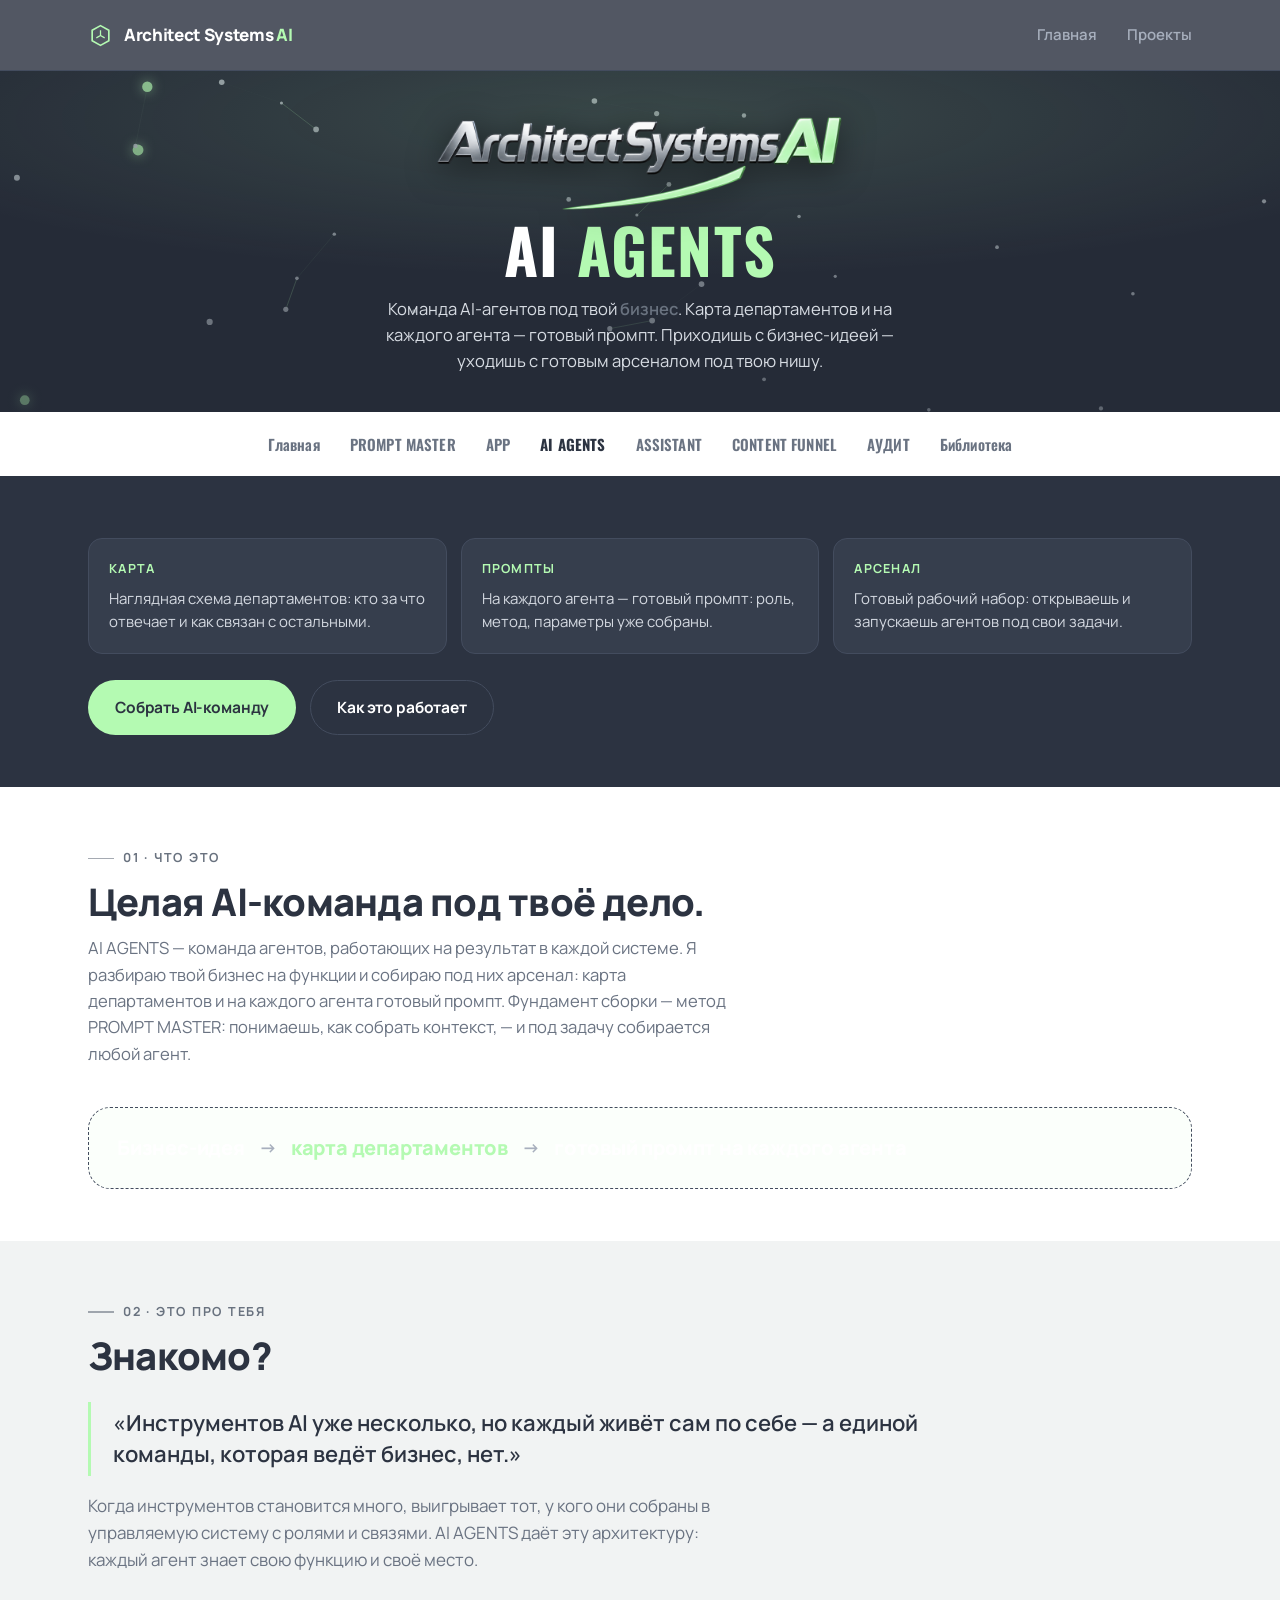
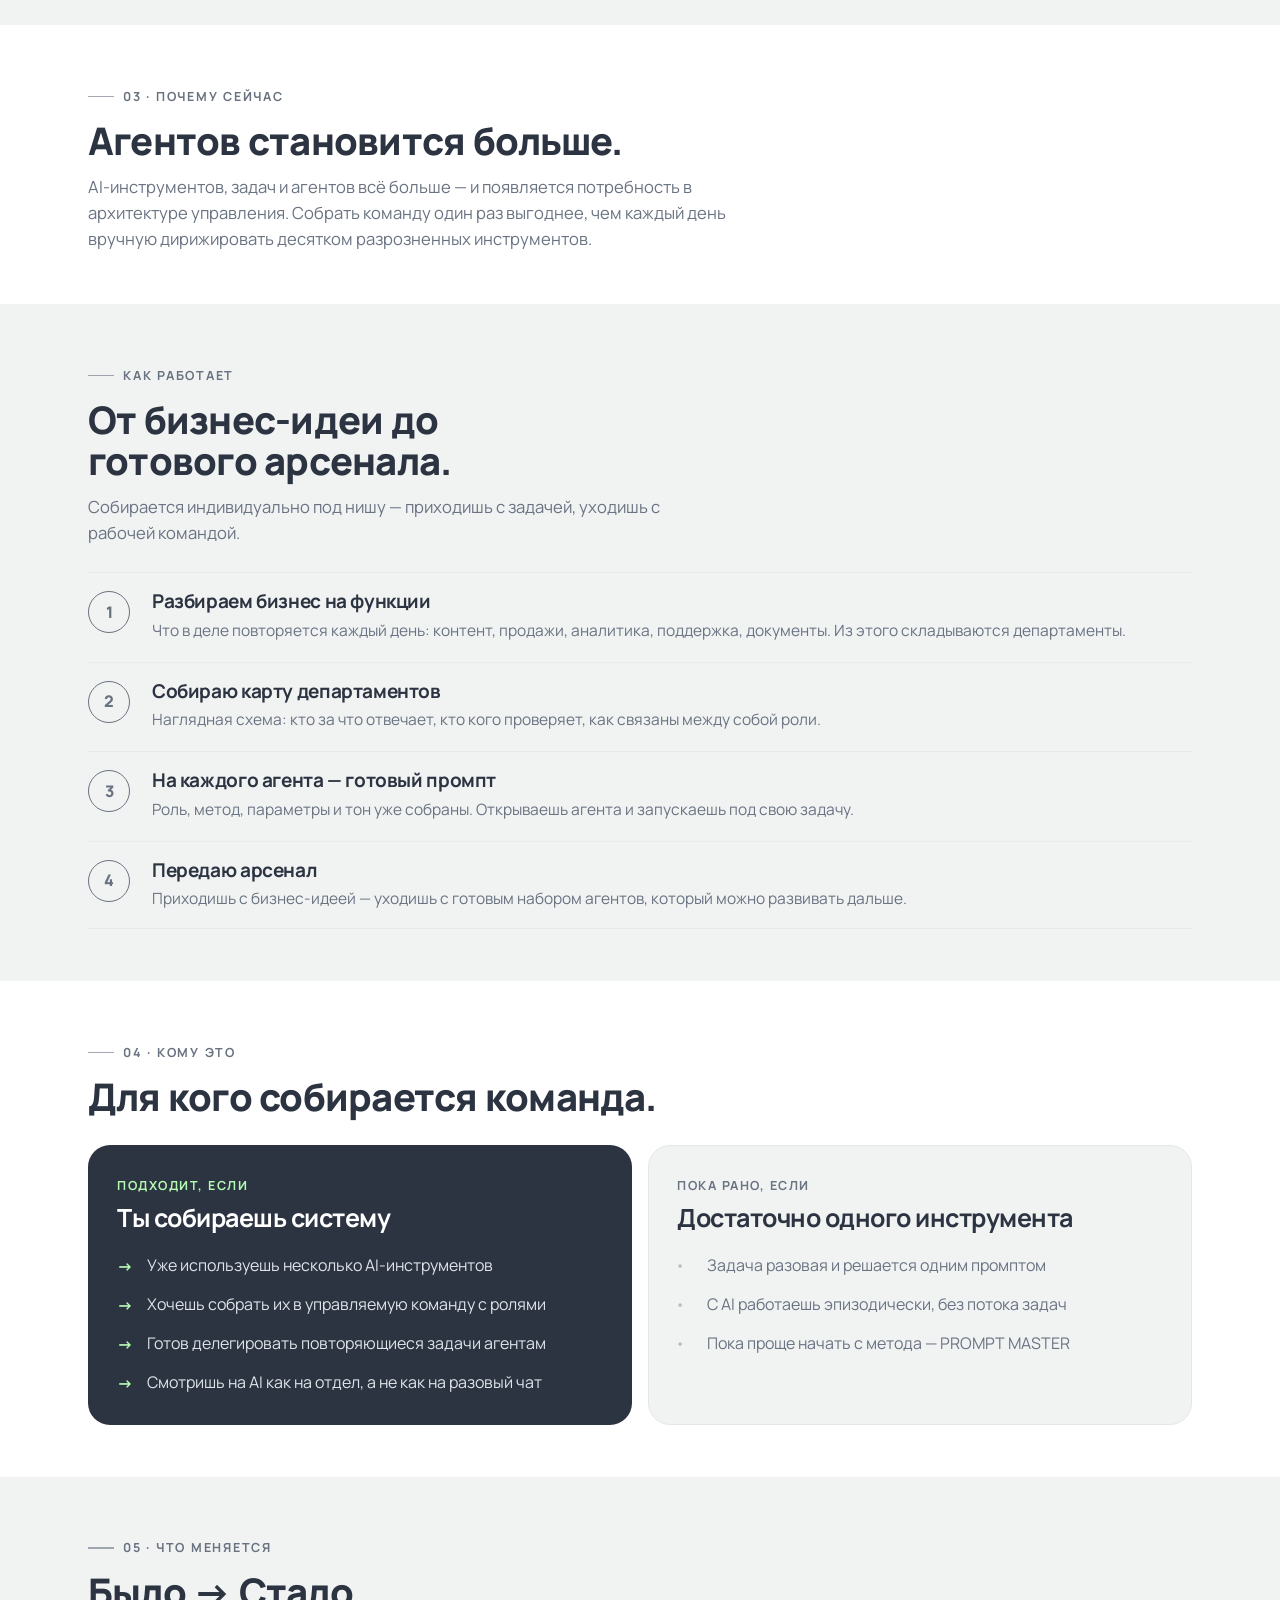
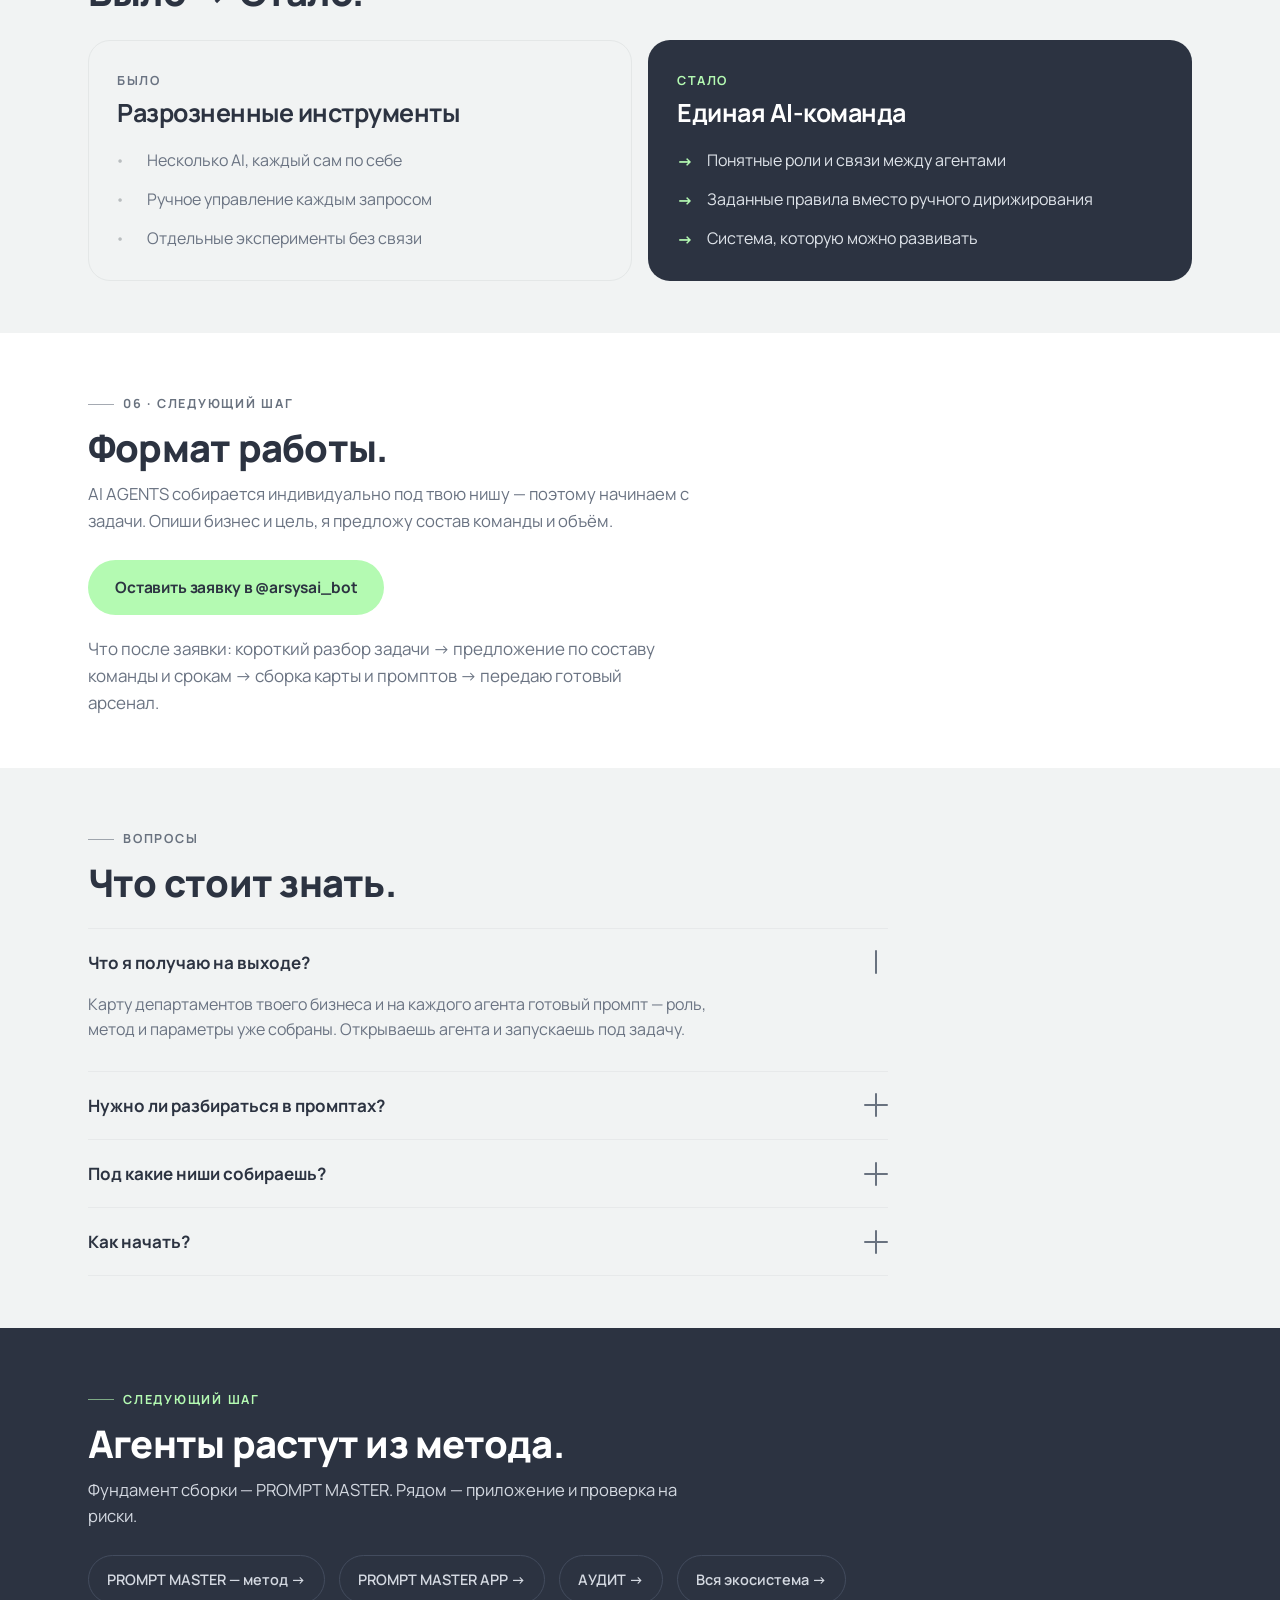
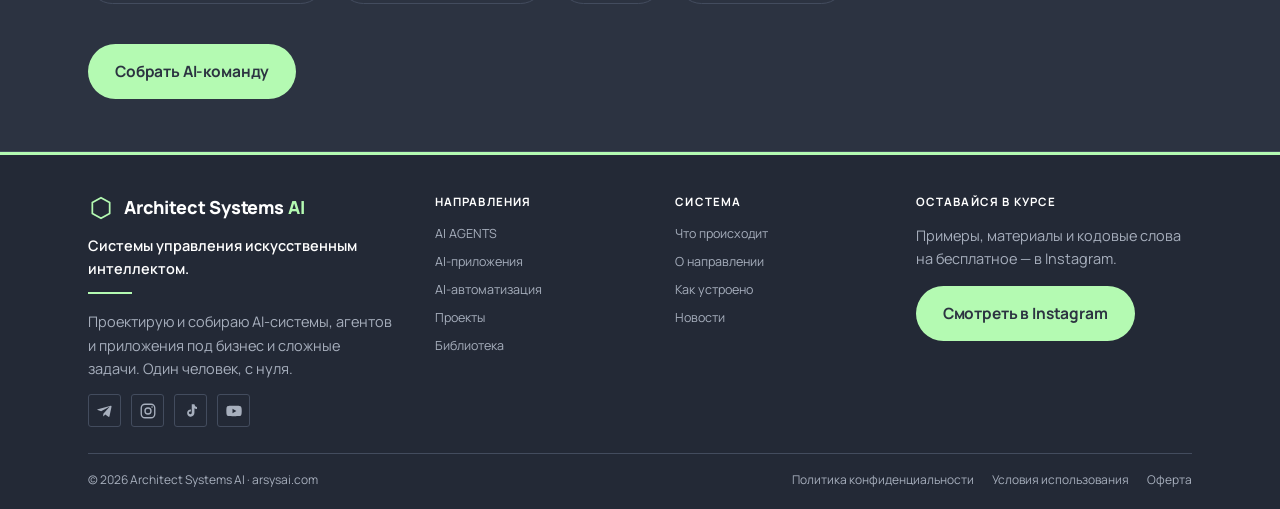
==== commit a91c8ba3: "Ссылки APP по всему сайту — прямо на app.arsysai.com (без промежуточного app.html); app.html остаётс" ====
--- a/agents.html
+++ b/agents.html
@@ -218,7 +218,7 @@
     </div>
     <div class="backmap rv"><div class="row">
       <a href="prompt-master.html" class="chip">PROMPT MASTER — метод →</a>
-      <a href="app.html" class="chip">PROMPT MASTER APP →</a>
+      <a href="https://app.arsysai.com/" target="_blank" rel="noopener" class="chip">PROMPT MASTER APP →</a>
       <a href="https://audit.arsysai.com/" target="_blank" rel="noopener" class="chip">АУДИТ →</a>
       <a href="index.html#how" class="chip">Вся экосистема →</a>
     </div></div>
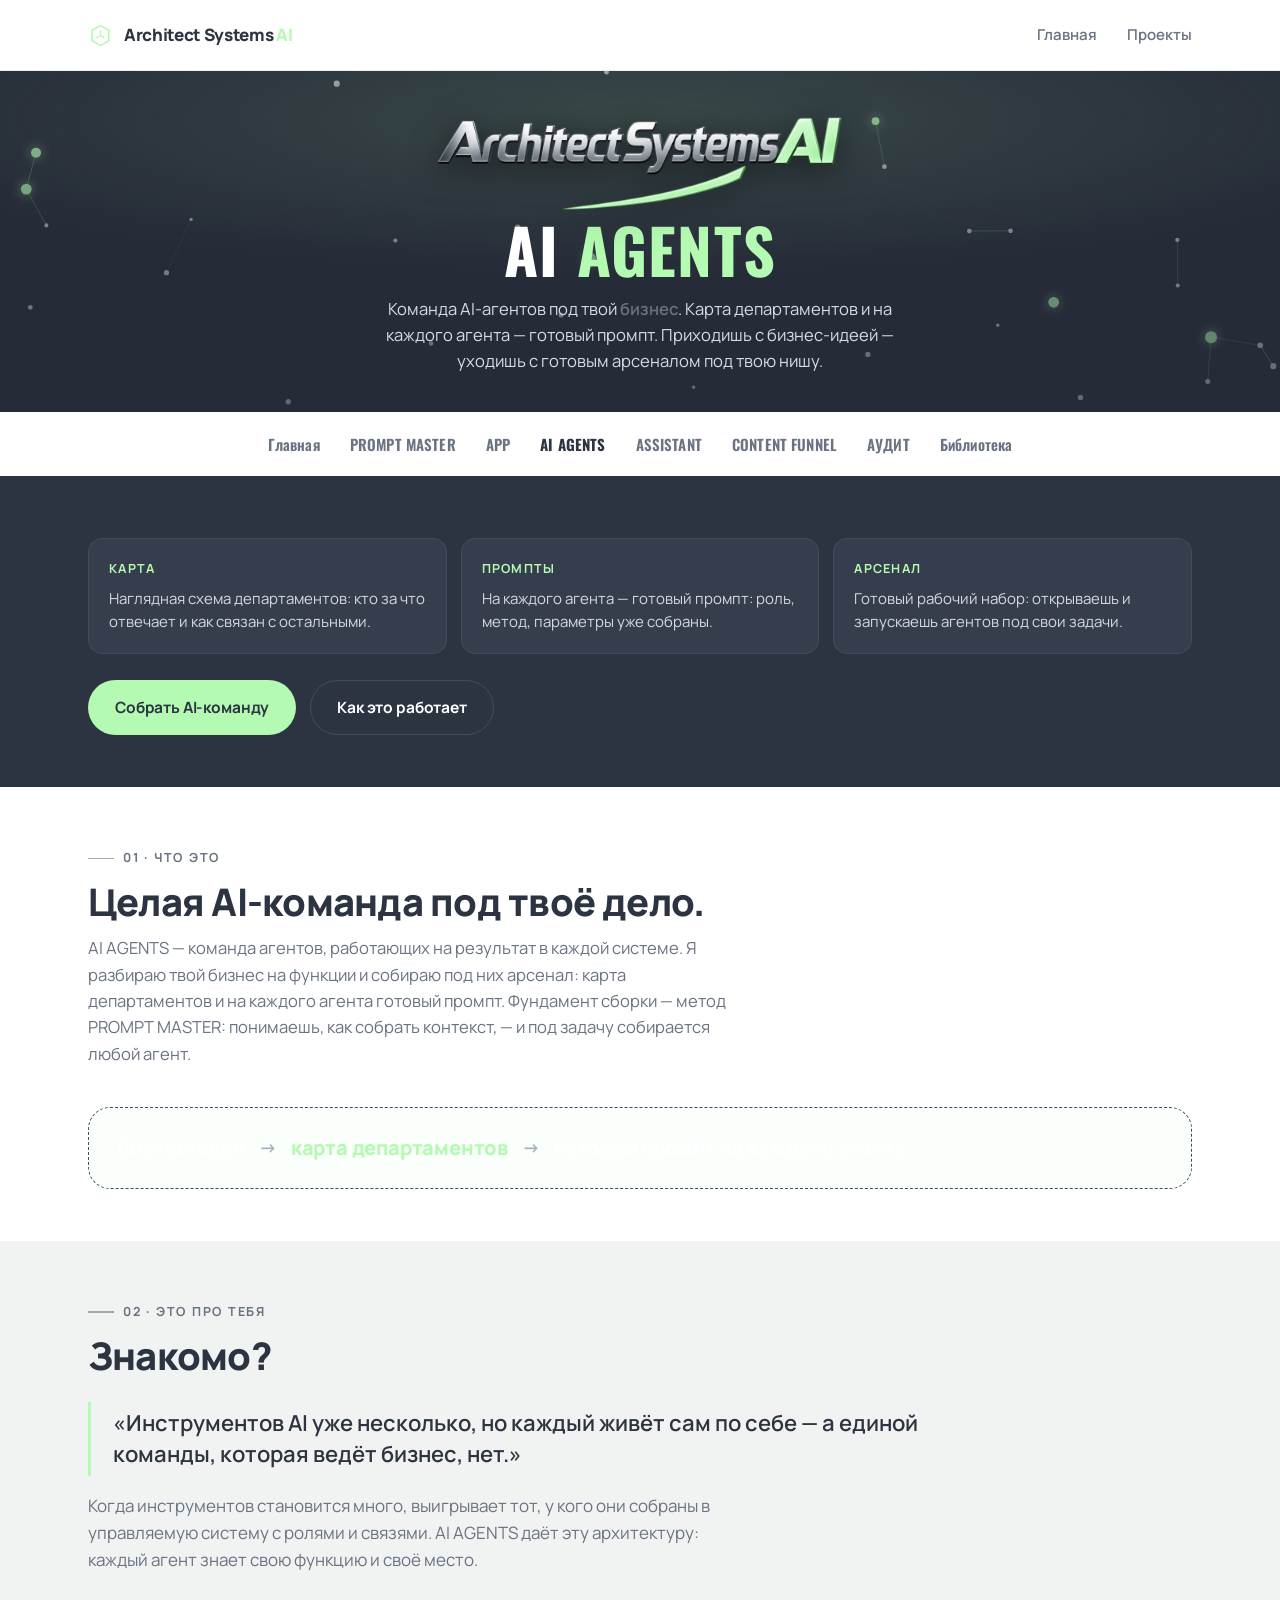
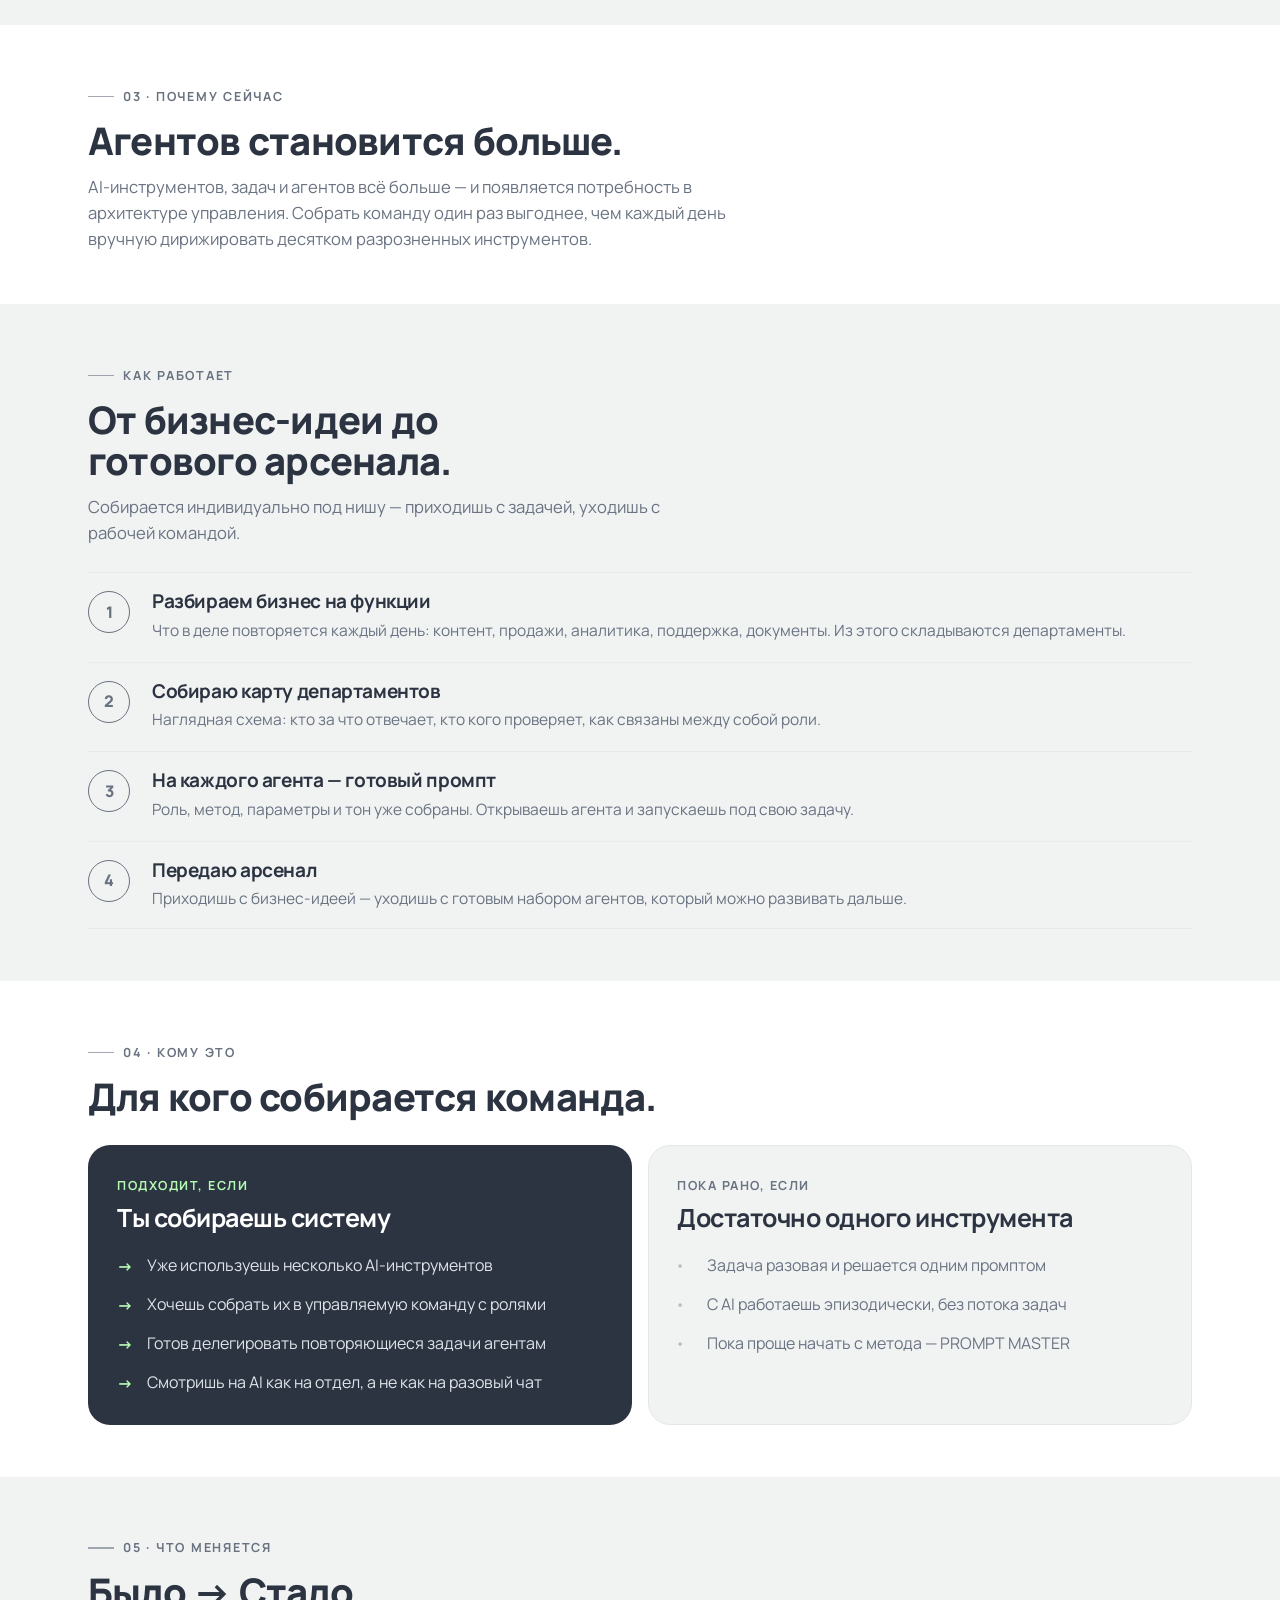
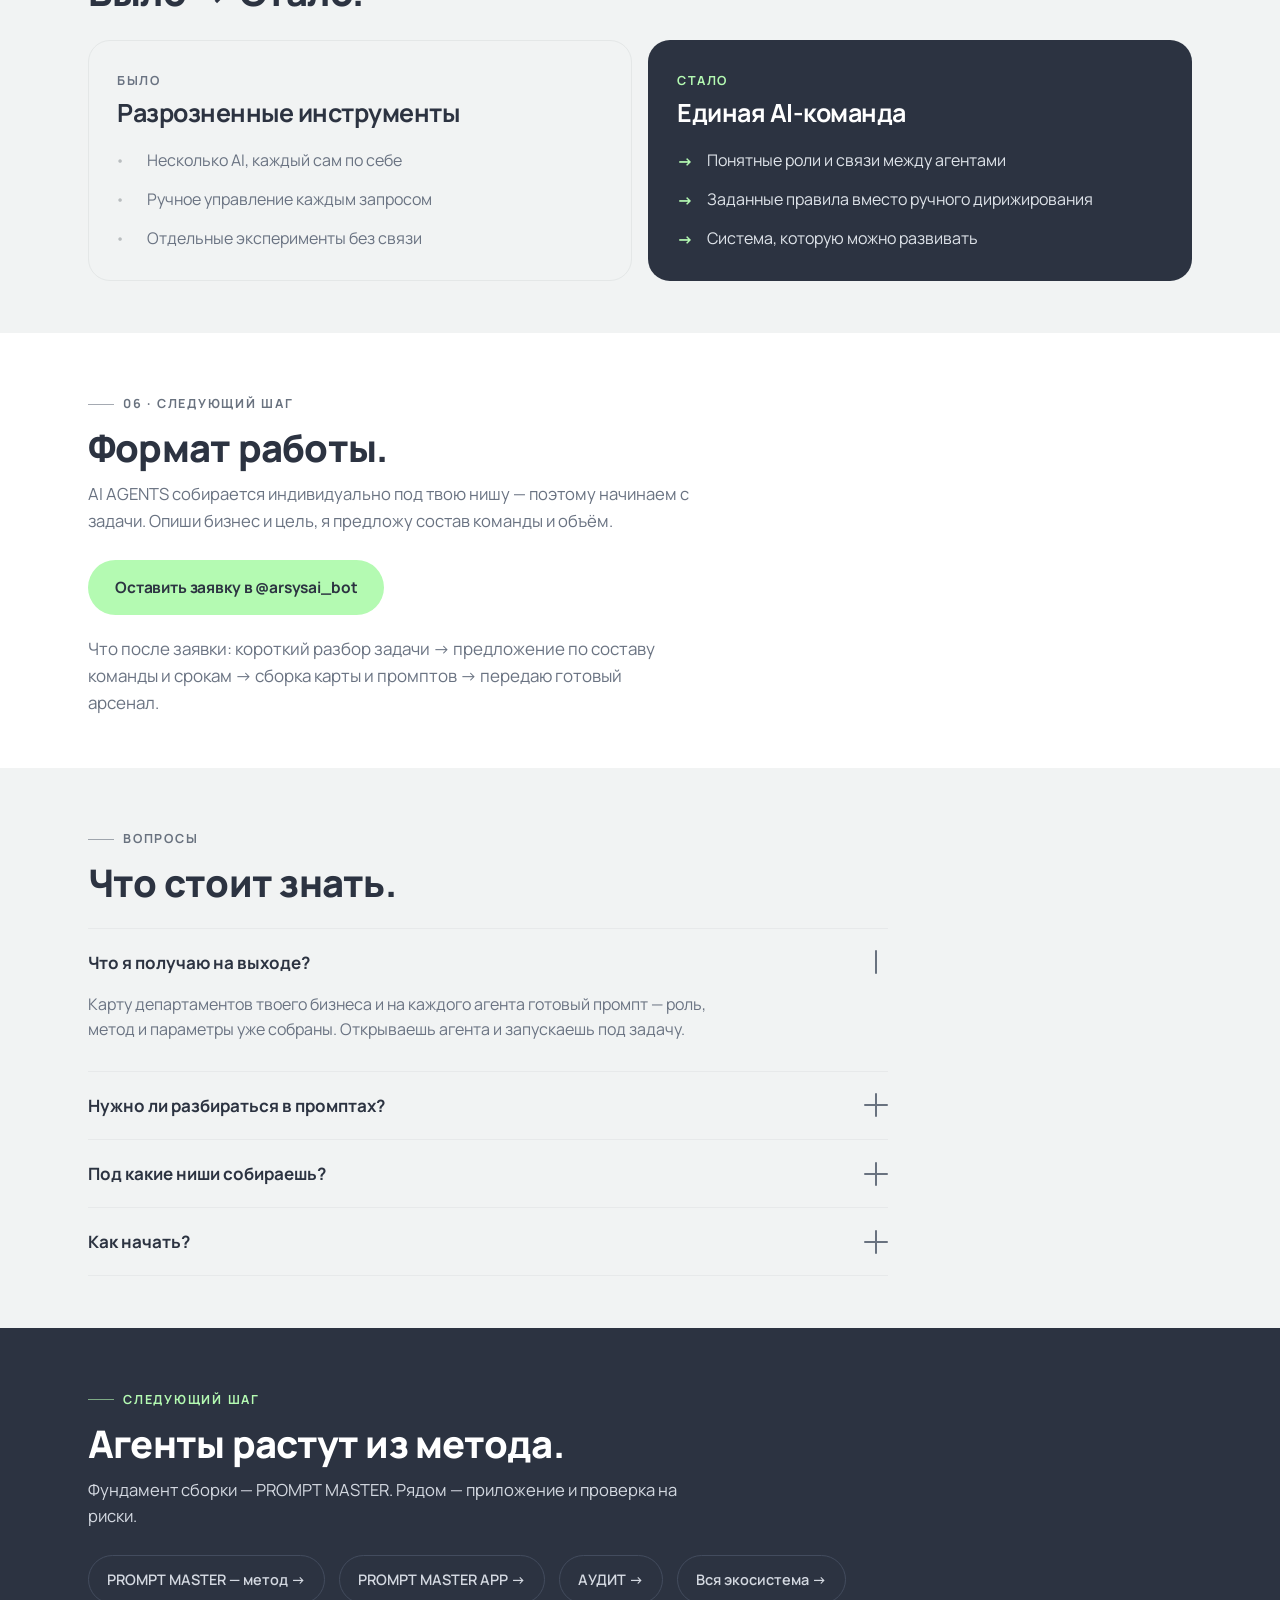
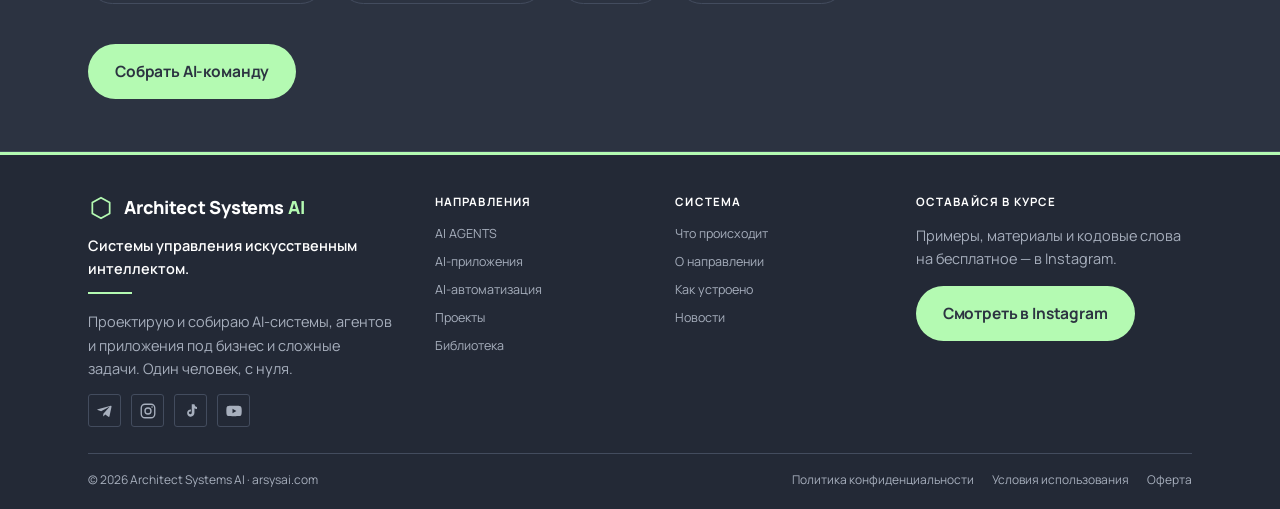
==== commit ff951225: "Значок сайта ASA (шестиугольник из шапки, мятный на #2c3341) на всех страницах Co-Authored-By: Claud" ====
--- a/agents.html
+++ b/agents.html
@@ -9,6 +9,7 @@
 <link rel="preconnect" href="https://fonts.gstatic.com" crossorigin>
 <link href="https://fonts.googleapis.com/css2?family=Oswald:wght@400;500;600;700&family=Manrope:wght@400;500;600;700;800&display=swap" rel="stylesheet">
 <link rel="stylesheet" href="styles.css">
+<link rel="icon" href="favicon.svg" type="image/svg+xml"><link rel="icon" href="favicon-32.png" sizes="32x32" type="image/png"><link rel="apple-touch-icon" href="apple-touch-icon.png">
 </head>
 <body>
 
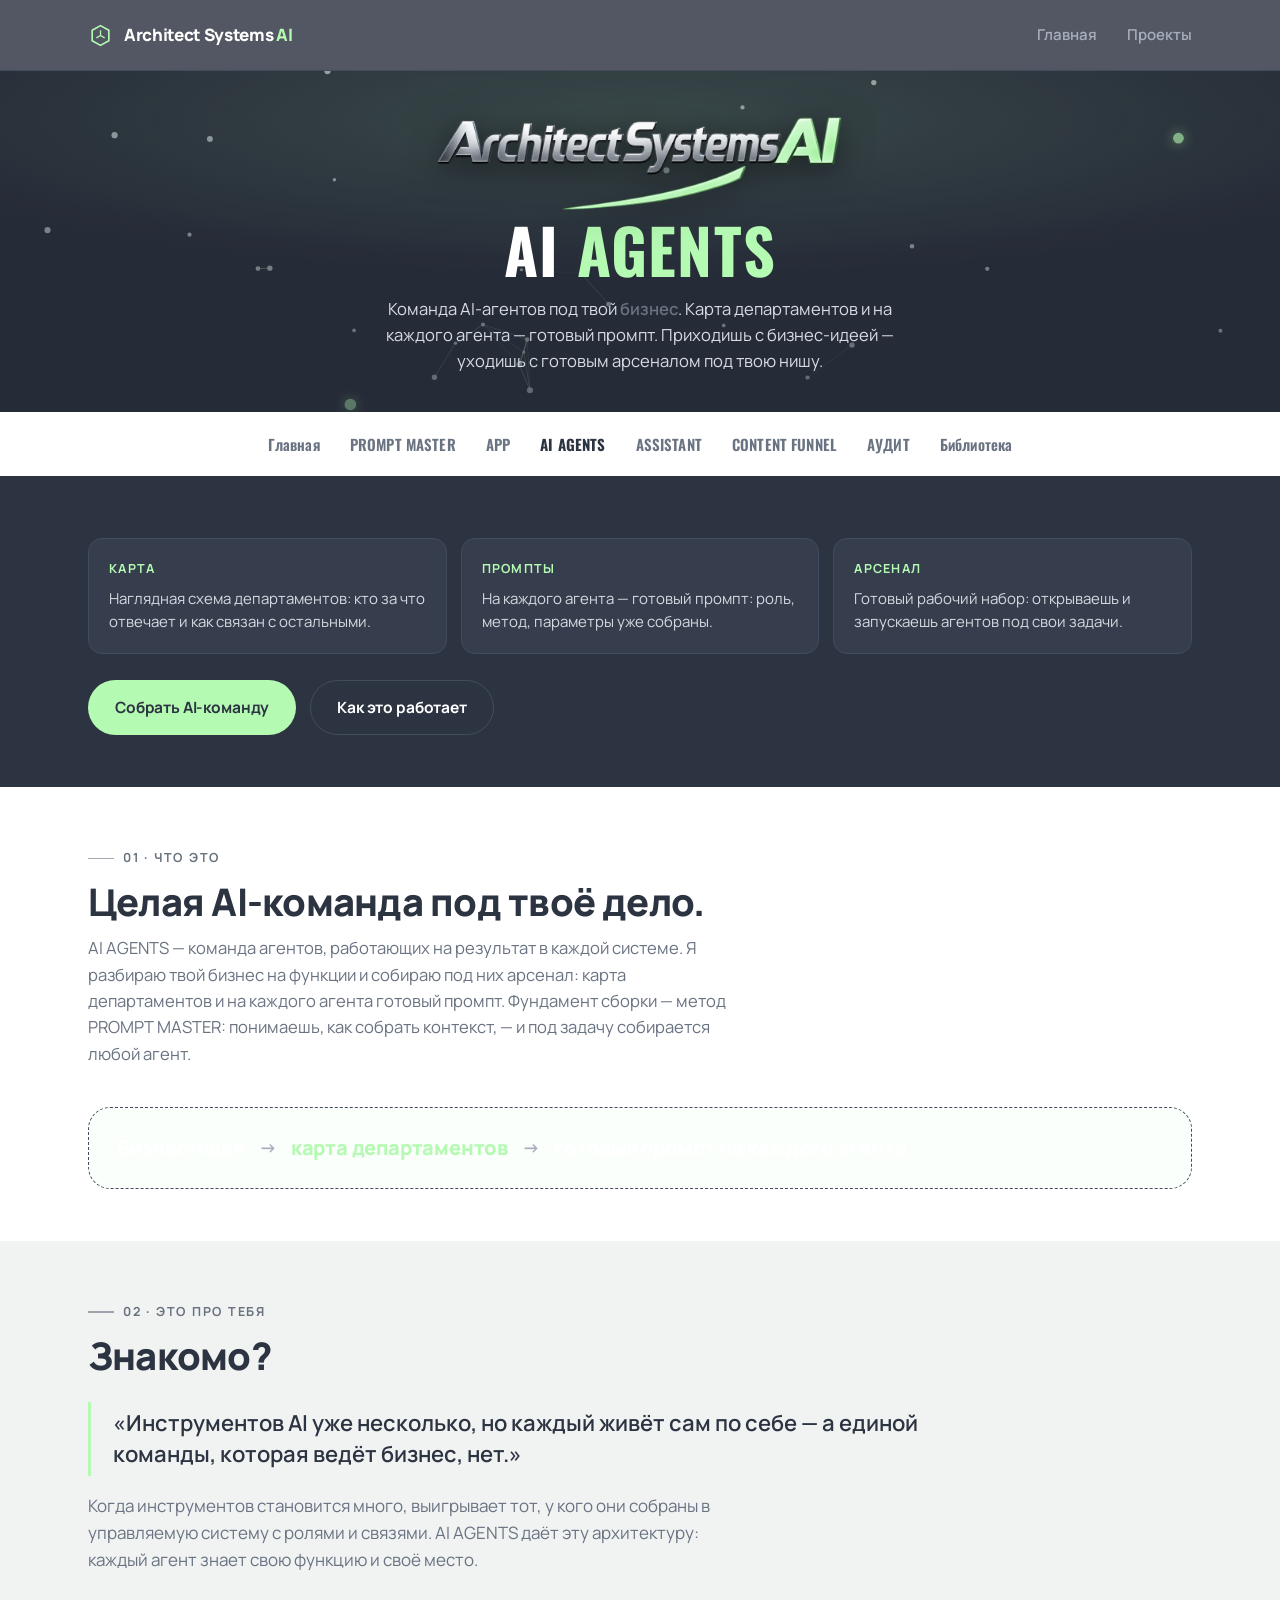
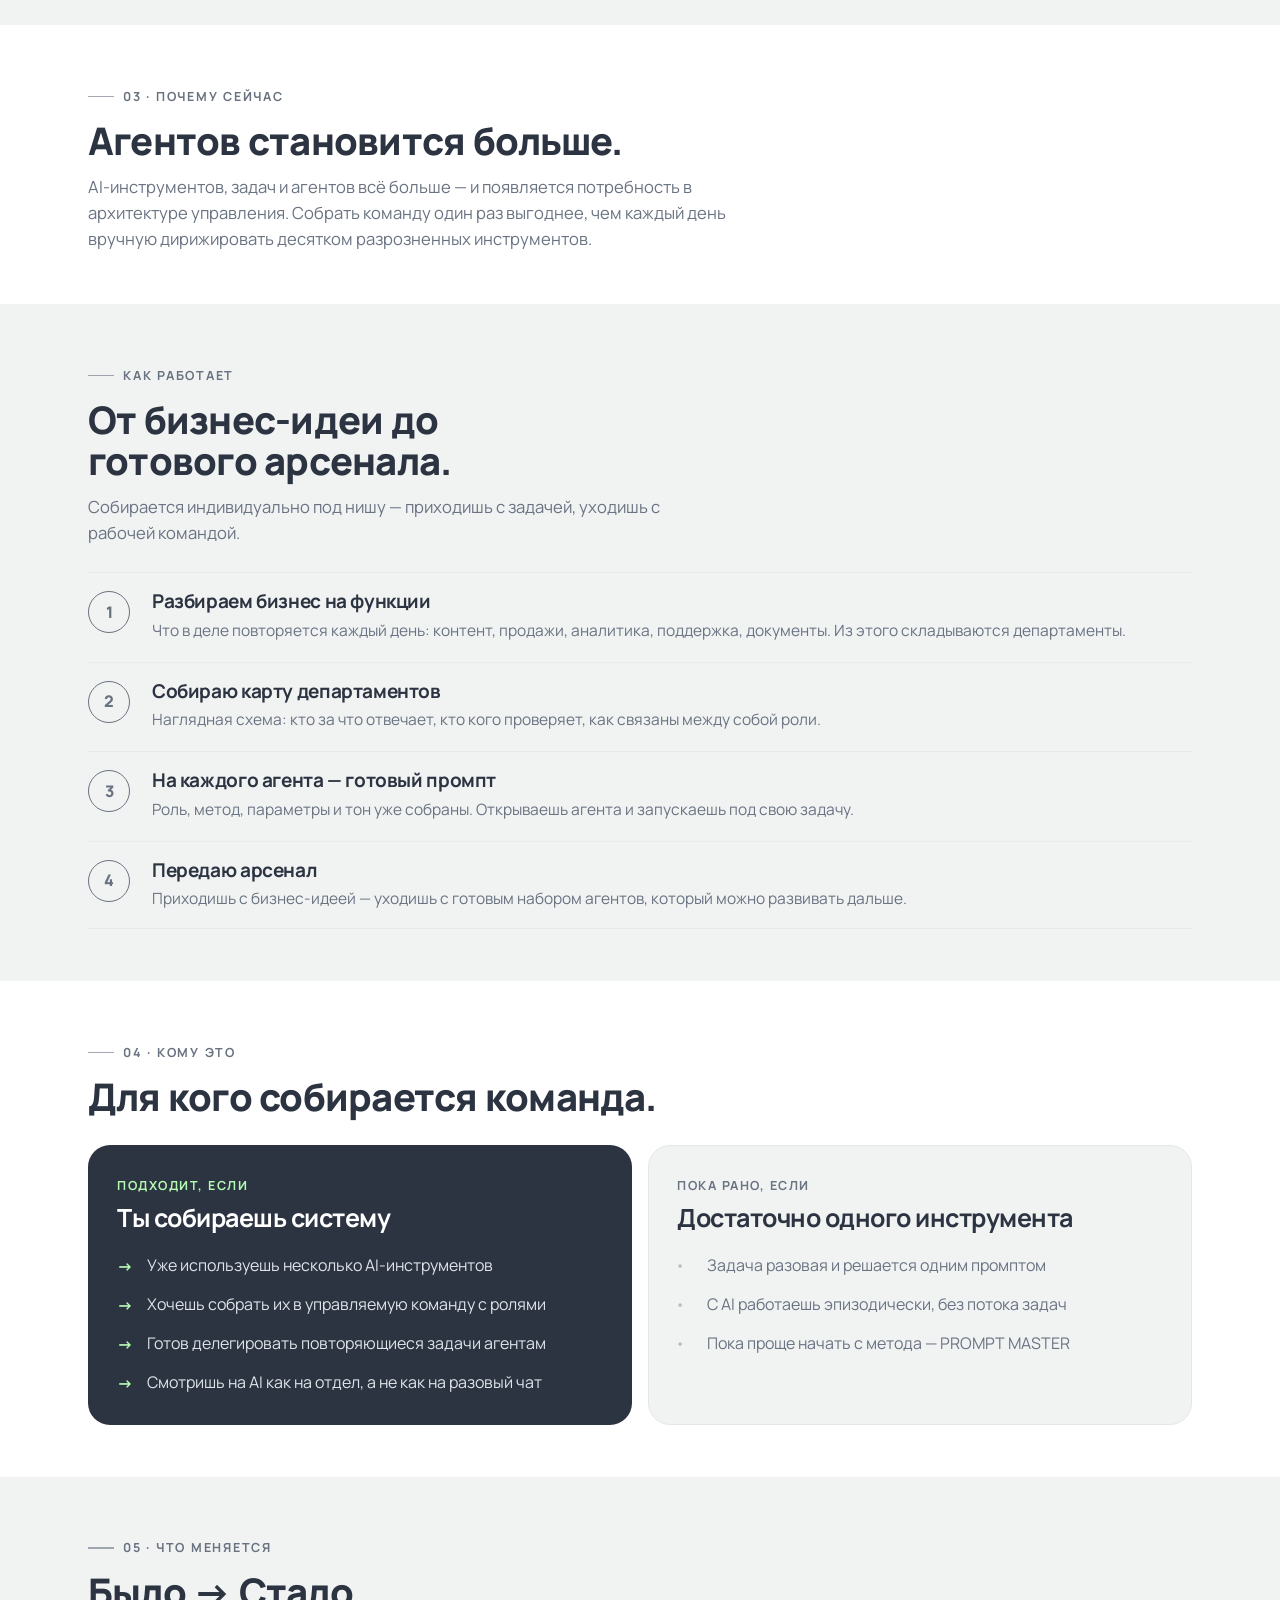
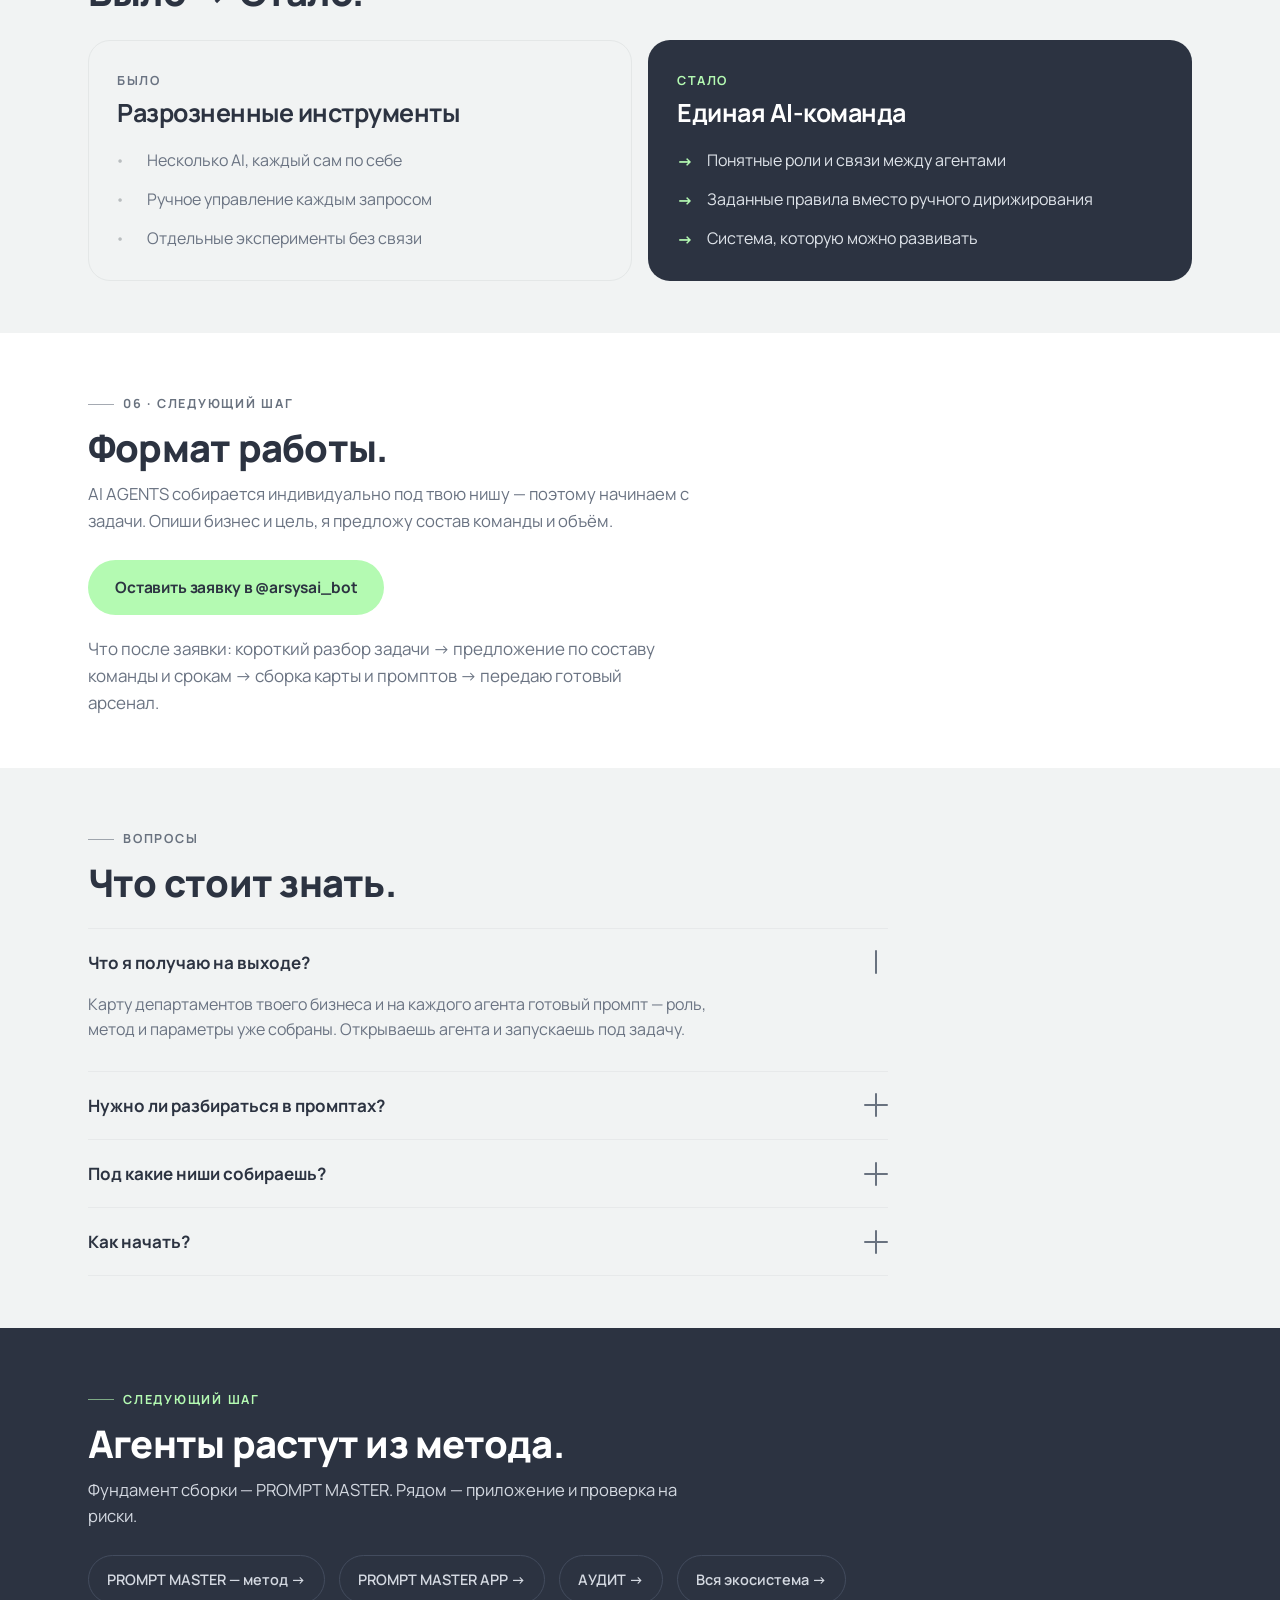
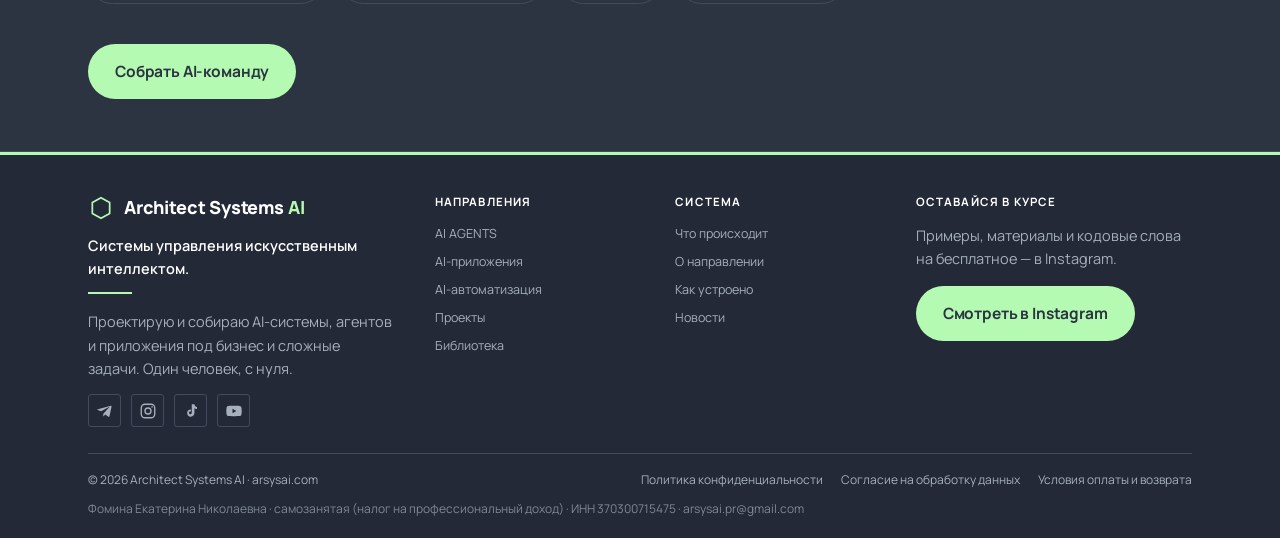
==== commit 10e7c499: "Подвал: реквизиты (ФИО, самозанятая, ИНН, почта) и точные ссылки на три документа Co-Authored-By: Cl" ====
--- a/agents.html
+++ b/agents.html
@@ -252,8 +252,9 @@
     </div>
     <div class="foot-bot">
       <span>© 2026 Architect Systems AI · arsysai.com</span>
-      <span class="foot-legal"><a href="https://legal.arsysai.com/" target="_blank" rel="noopener">Политика конфиденциальности</a><a href="https://legal.arsysai.com/" target="_blank" rel="noopener">Условия использования</a><a href="https://legal.arsysai.com/" target="_blank" rel="noopener">Оферта</a></span>
-    </div>
+      <span class="foot-legal"><a href="https://legal.arsysai.com/privacy.html" target="_blank" rel="noopener">Политика конфиденциальности</a><a href="https://legal.arsysai.com/consent.html" target="_blank" rel="noopener">Согласие на обработку данных</a><a href="https://legal.arsysai.com/offer.html" target="_blank" rel="noopener">Условия оплаты и возврата</a></span>
+    </div>
+    <div class="foot-req" style="font-size:12px;line-height:1.6;opacity:.7;margin-top:10px">Фомина Екатерина Николаевна · самозанятая (налог на профессиональный доход) · ИНН 370300715475 · <a href="mailto:arsysai.pr@gmail.com">arsysai.pr@gmail.com</a></div>
   </div>
 </footer>
 
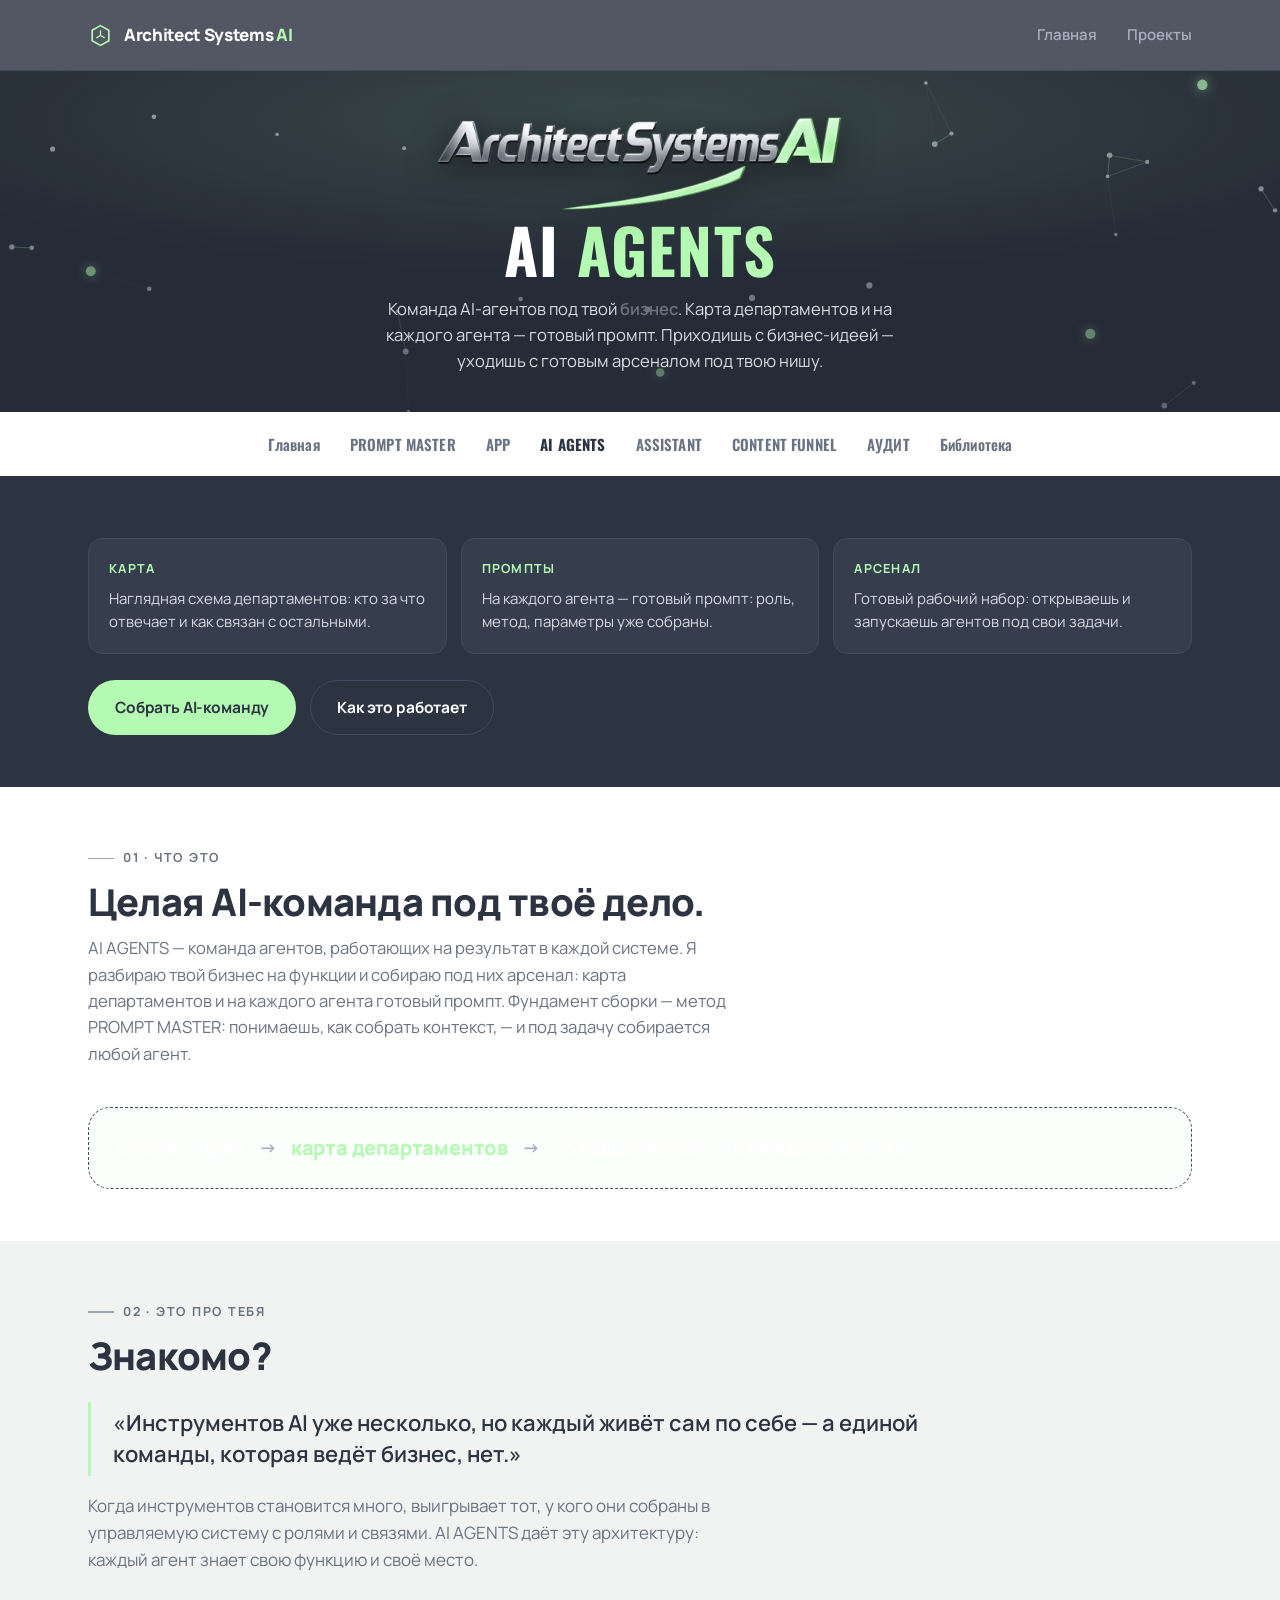
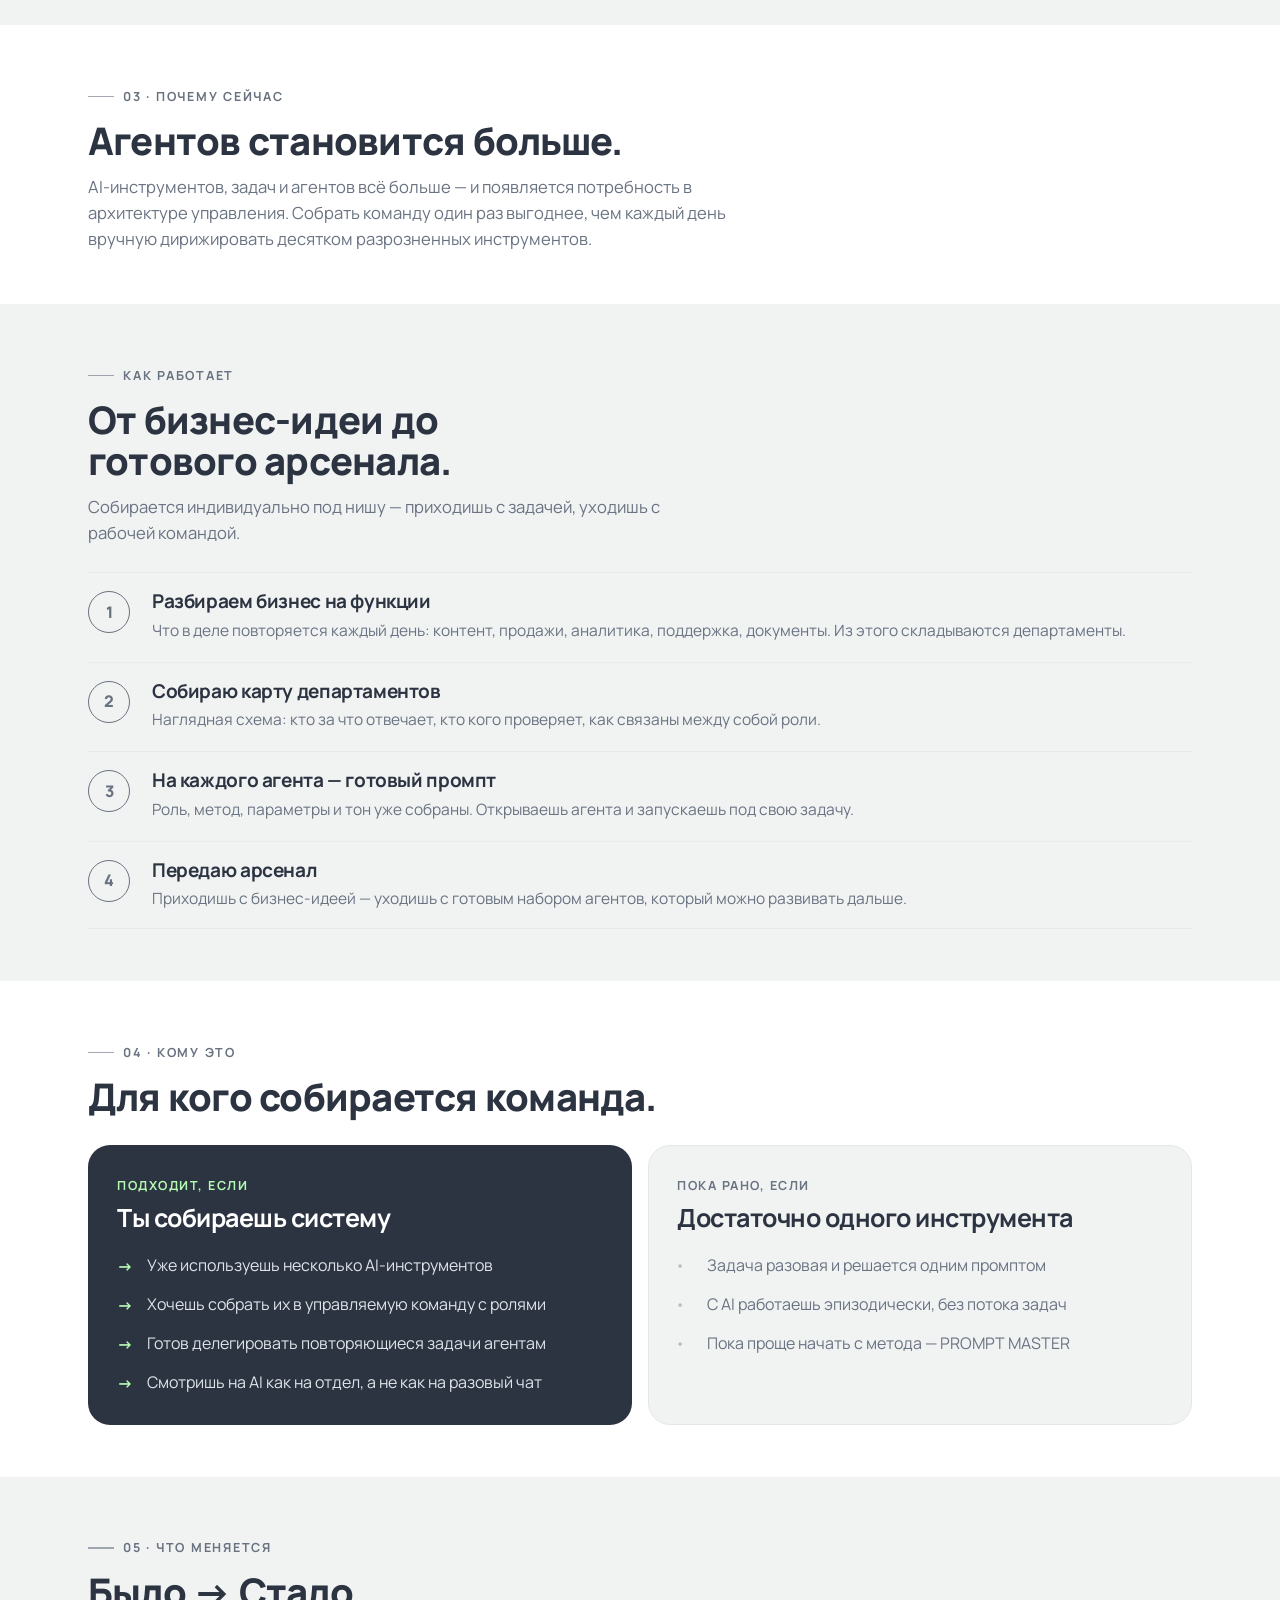
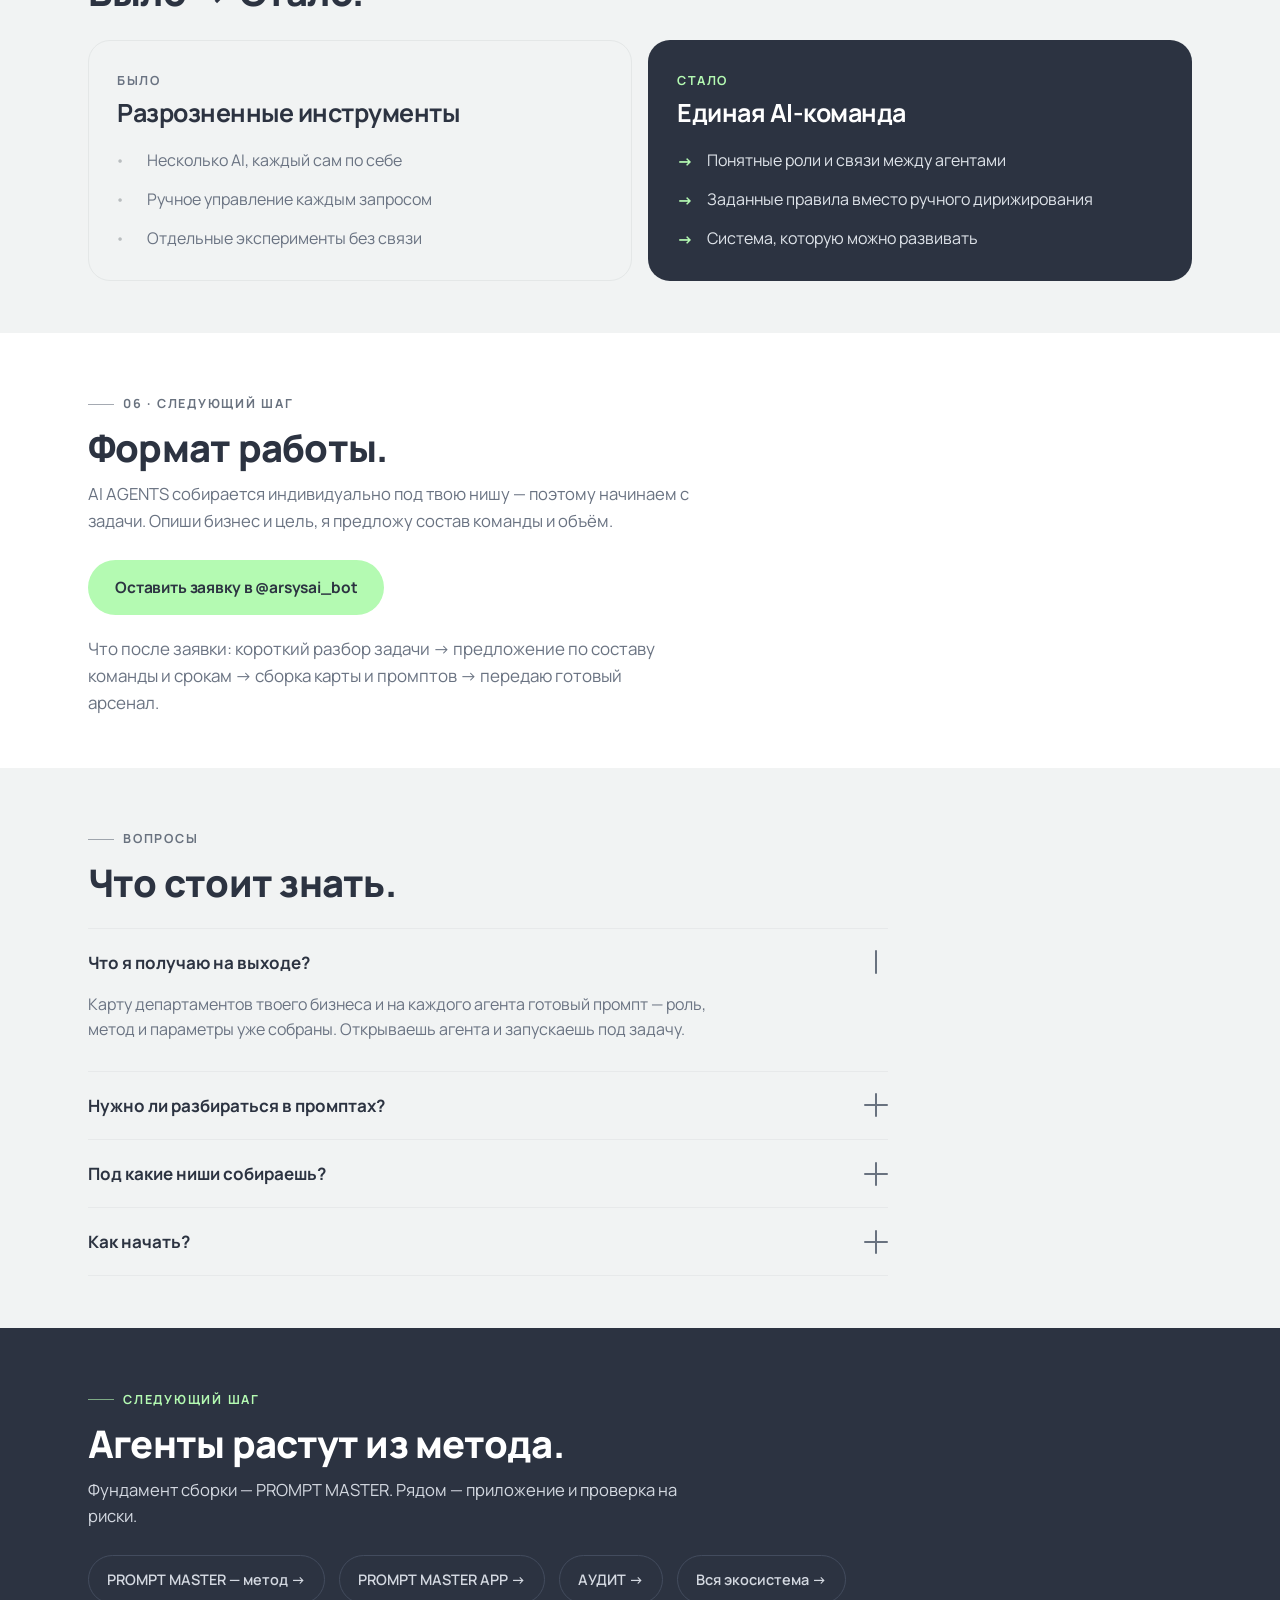
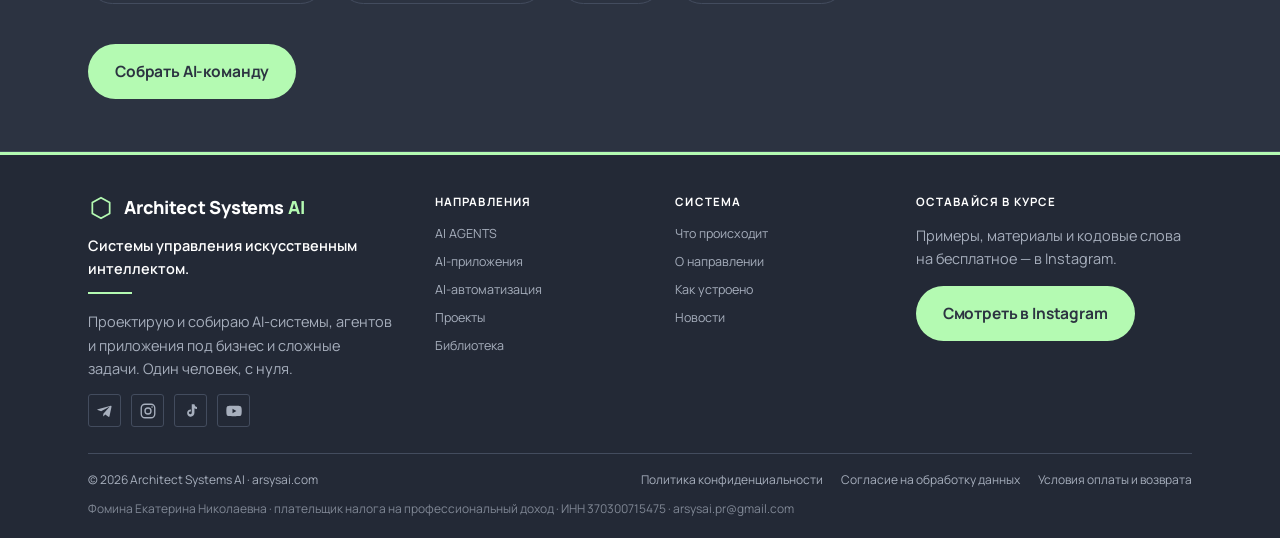
==== commit d6c2d644: "Реквизиты: «плательщик налога на профессиональный доход» вместо «самозанятая» Co-Authored-By: Claude" ====
--- a/agents.html
+++ b/agents.html
@@ -254,7 +254,7 @@
       <span>© 2026 Architect Systems AI · arsysai.com</span>
       <span class="foot-legal"><a href="https://legal.arsysai.com/privacy.html" target="_blank" rel="noopener">Политика конфиденциальности</a><a href="https://legal.arsysai.com/consent.html" target="_blank" rel="noopener">Согласие на обработку данных</a><a href="https://legal.arsysai.com/offer.html" target="_blank" rel="noopener">Условия оплаты и возврата</a></span>
     </div>
-    <div class="foot-req" style="font-size:12px;line-height:1.6;opacity:.7;margin-top:10px">Фомина Екатерина Николаевна · самозанятая (налог на профессиональный доход) · ИНН 370300715475 · <a href="mailto:arsysai.pr@gmail.com">arsysai.pr@gmail.com</a></div>
+    <div class="foot-req" style="font-size:12px;line-height:1.6;opacity:.7;margin-top:10px">Фомина Екатерина Николаевна · плательщик налога на профессиональный доход · ИНН 370300715475 · <a href="mailto:arsysai.pr@gmail.com">arsysai.pr@gmail.com</a></div>
   </div>
 </footer>
 
